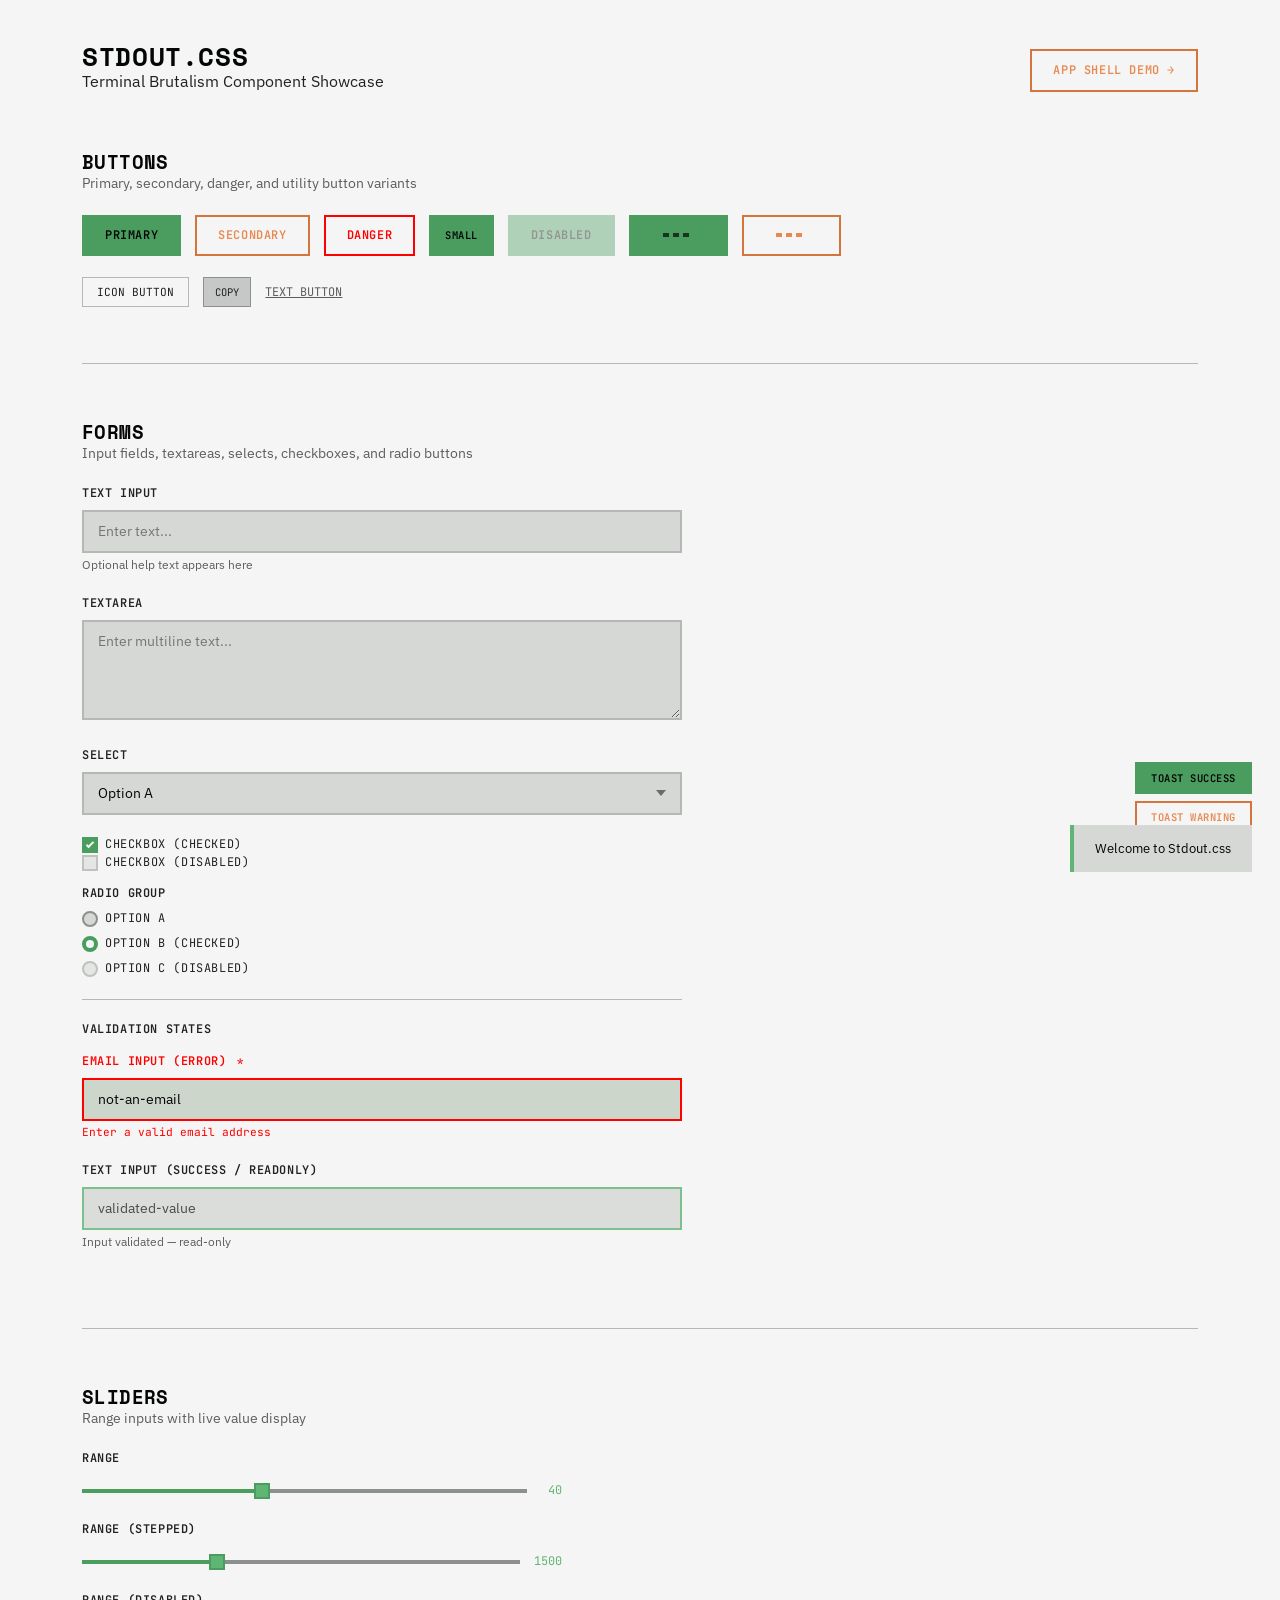
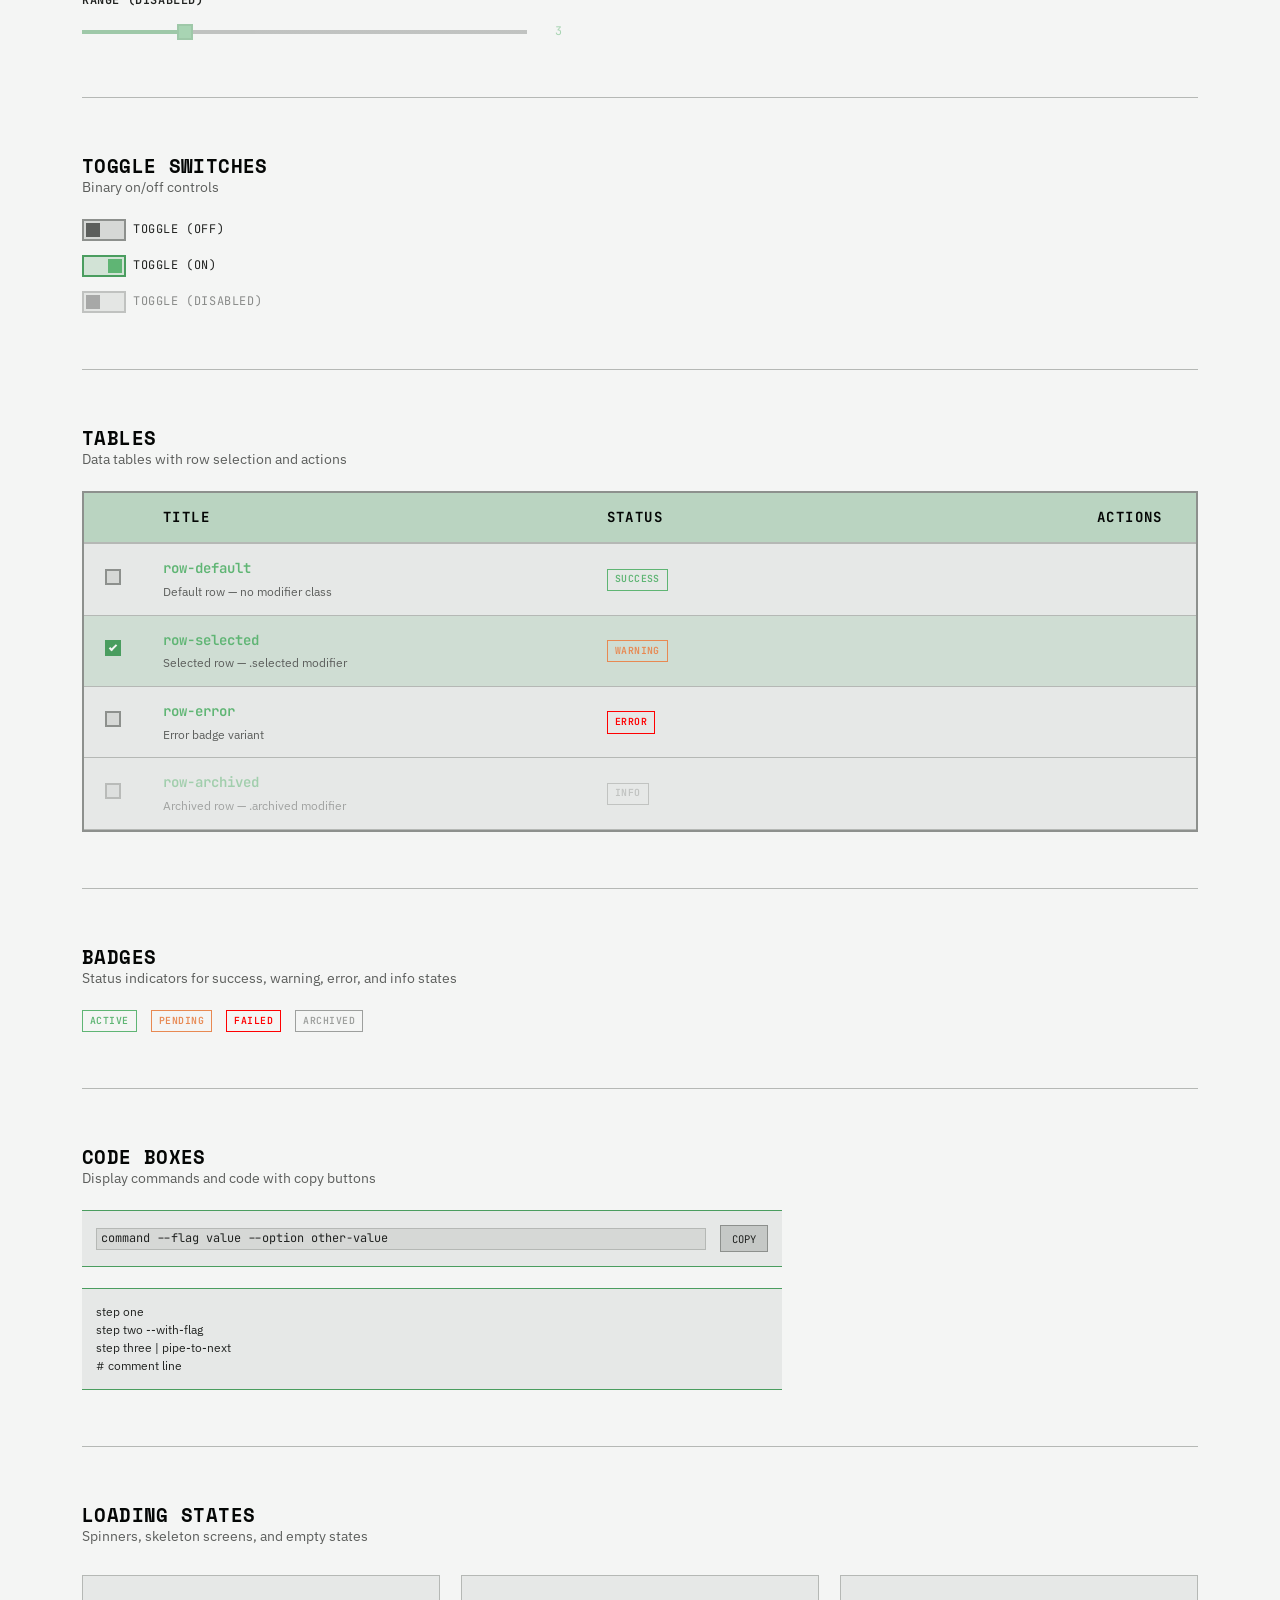
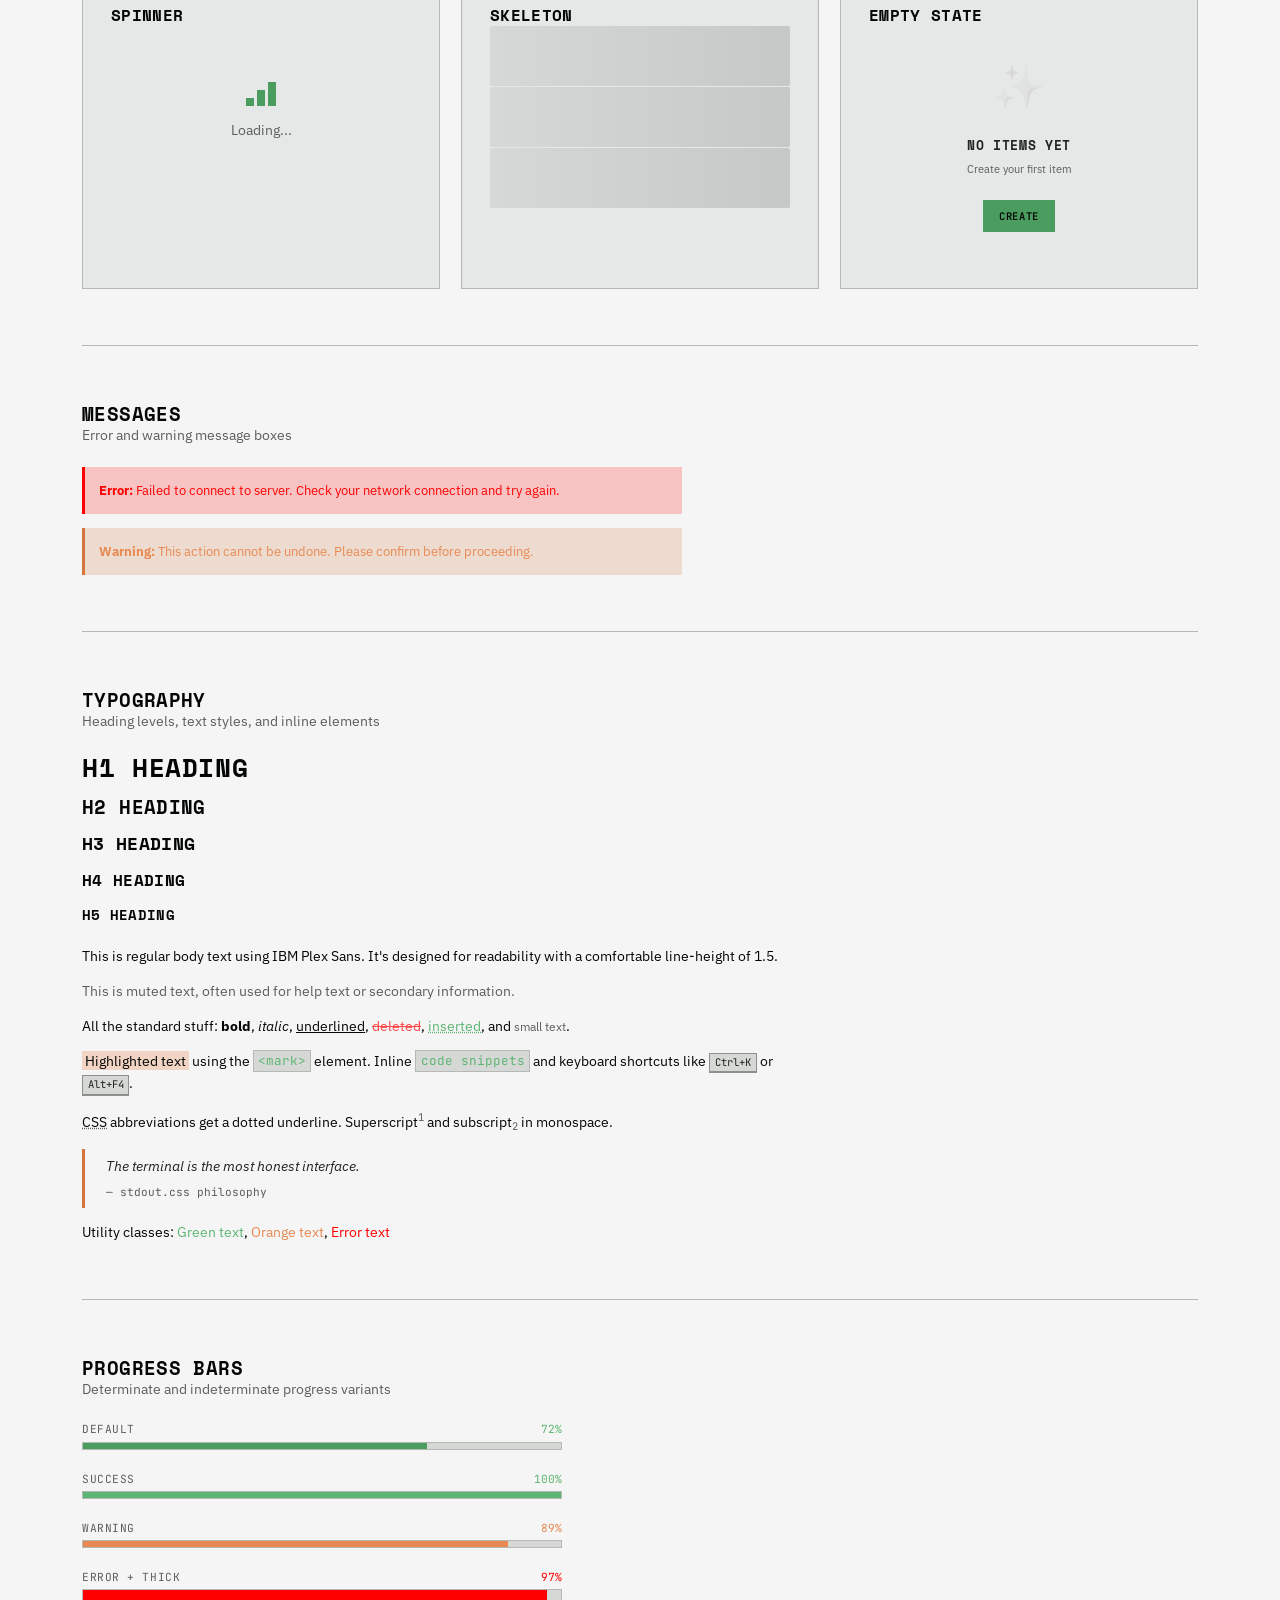
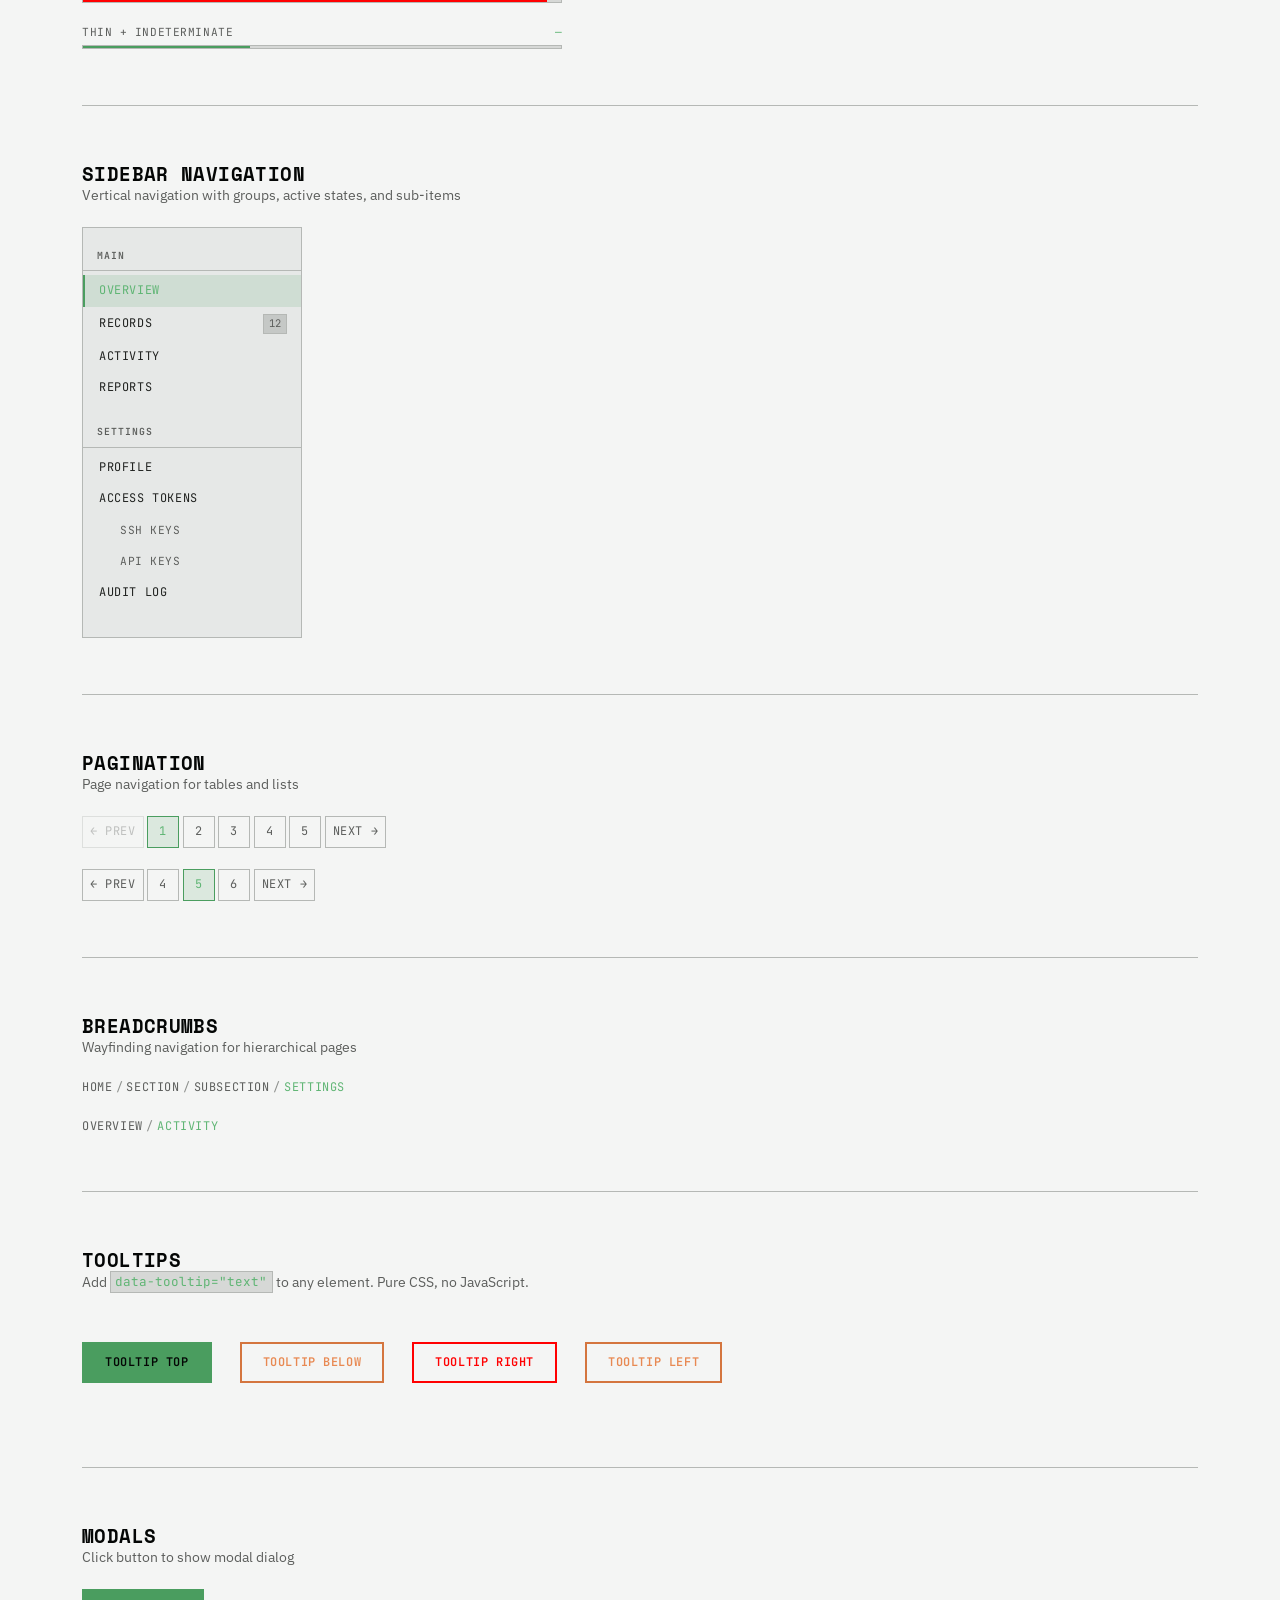
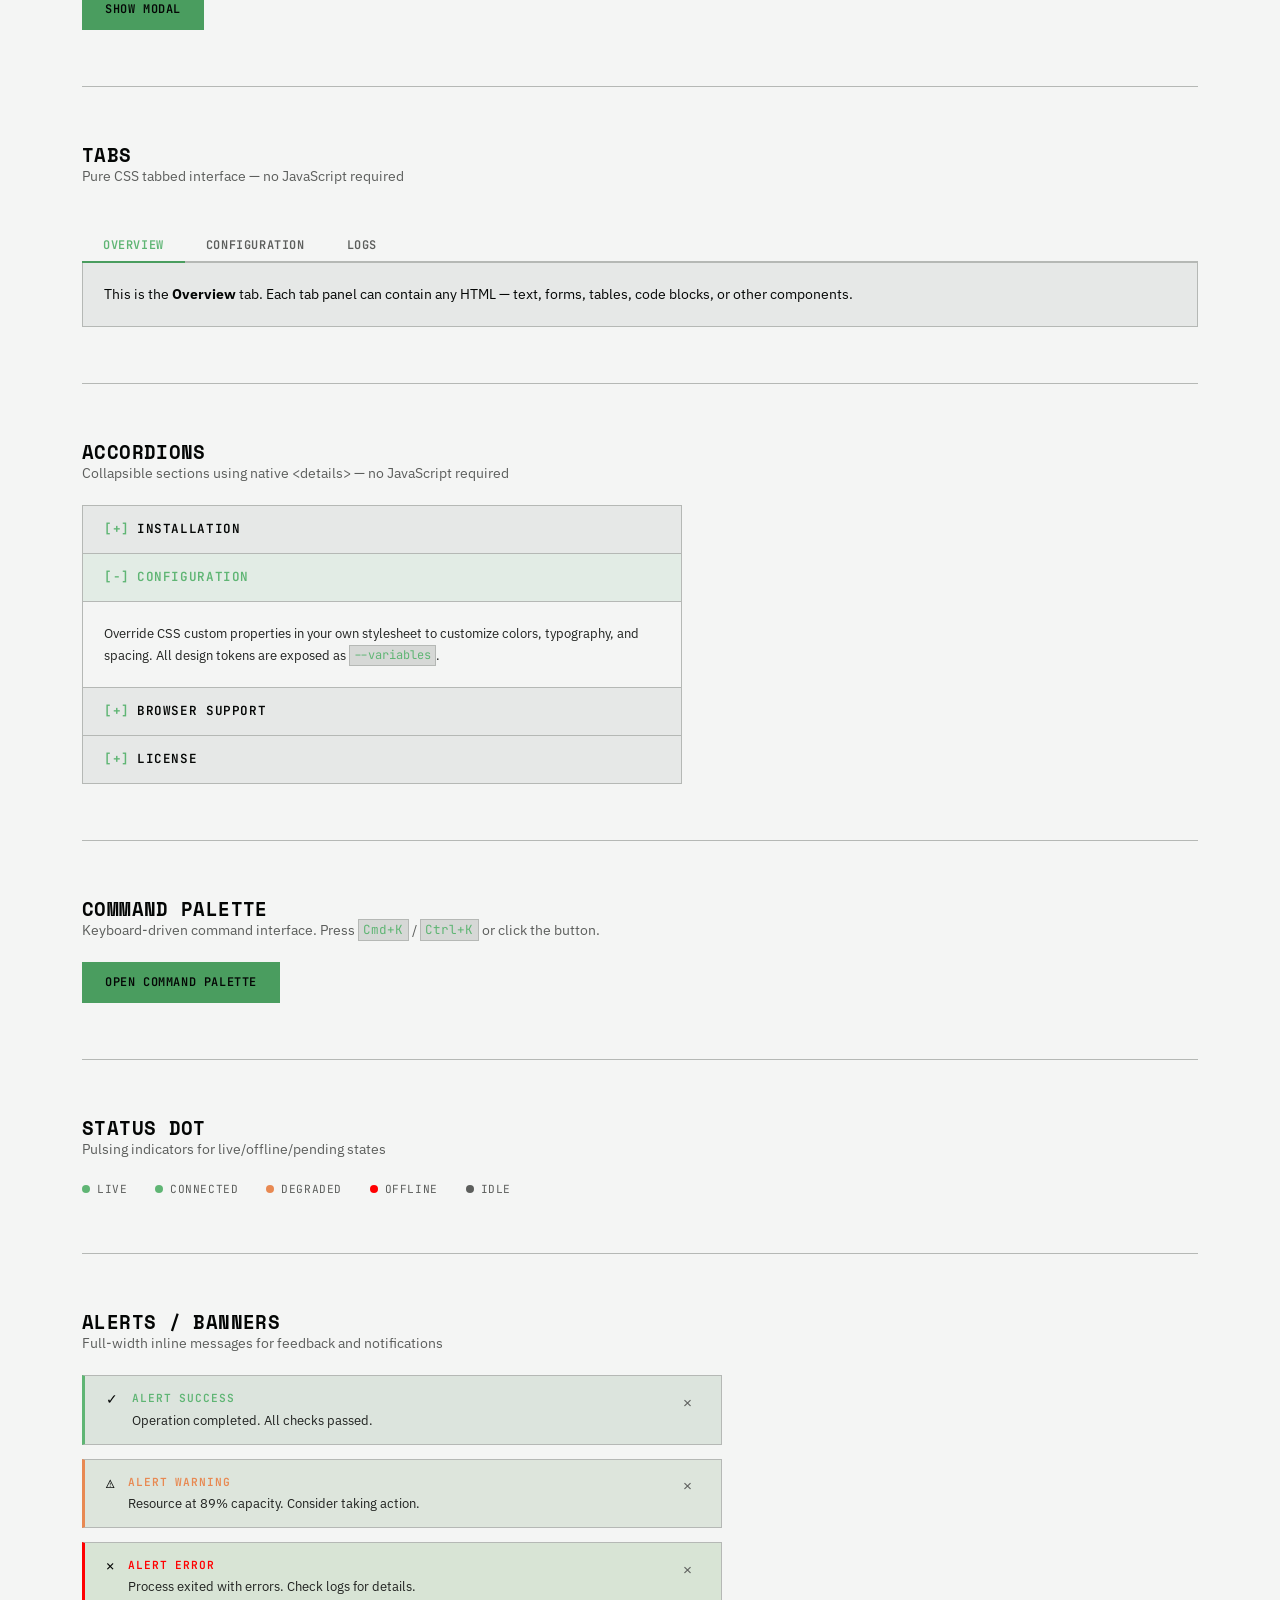
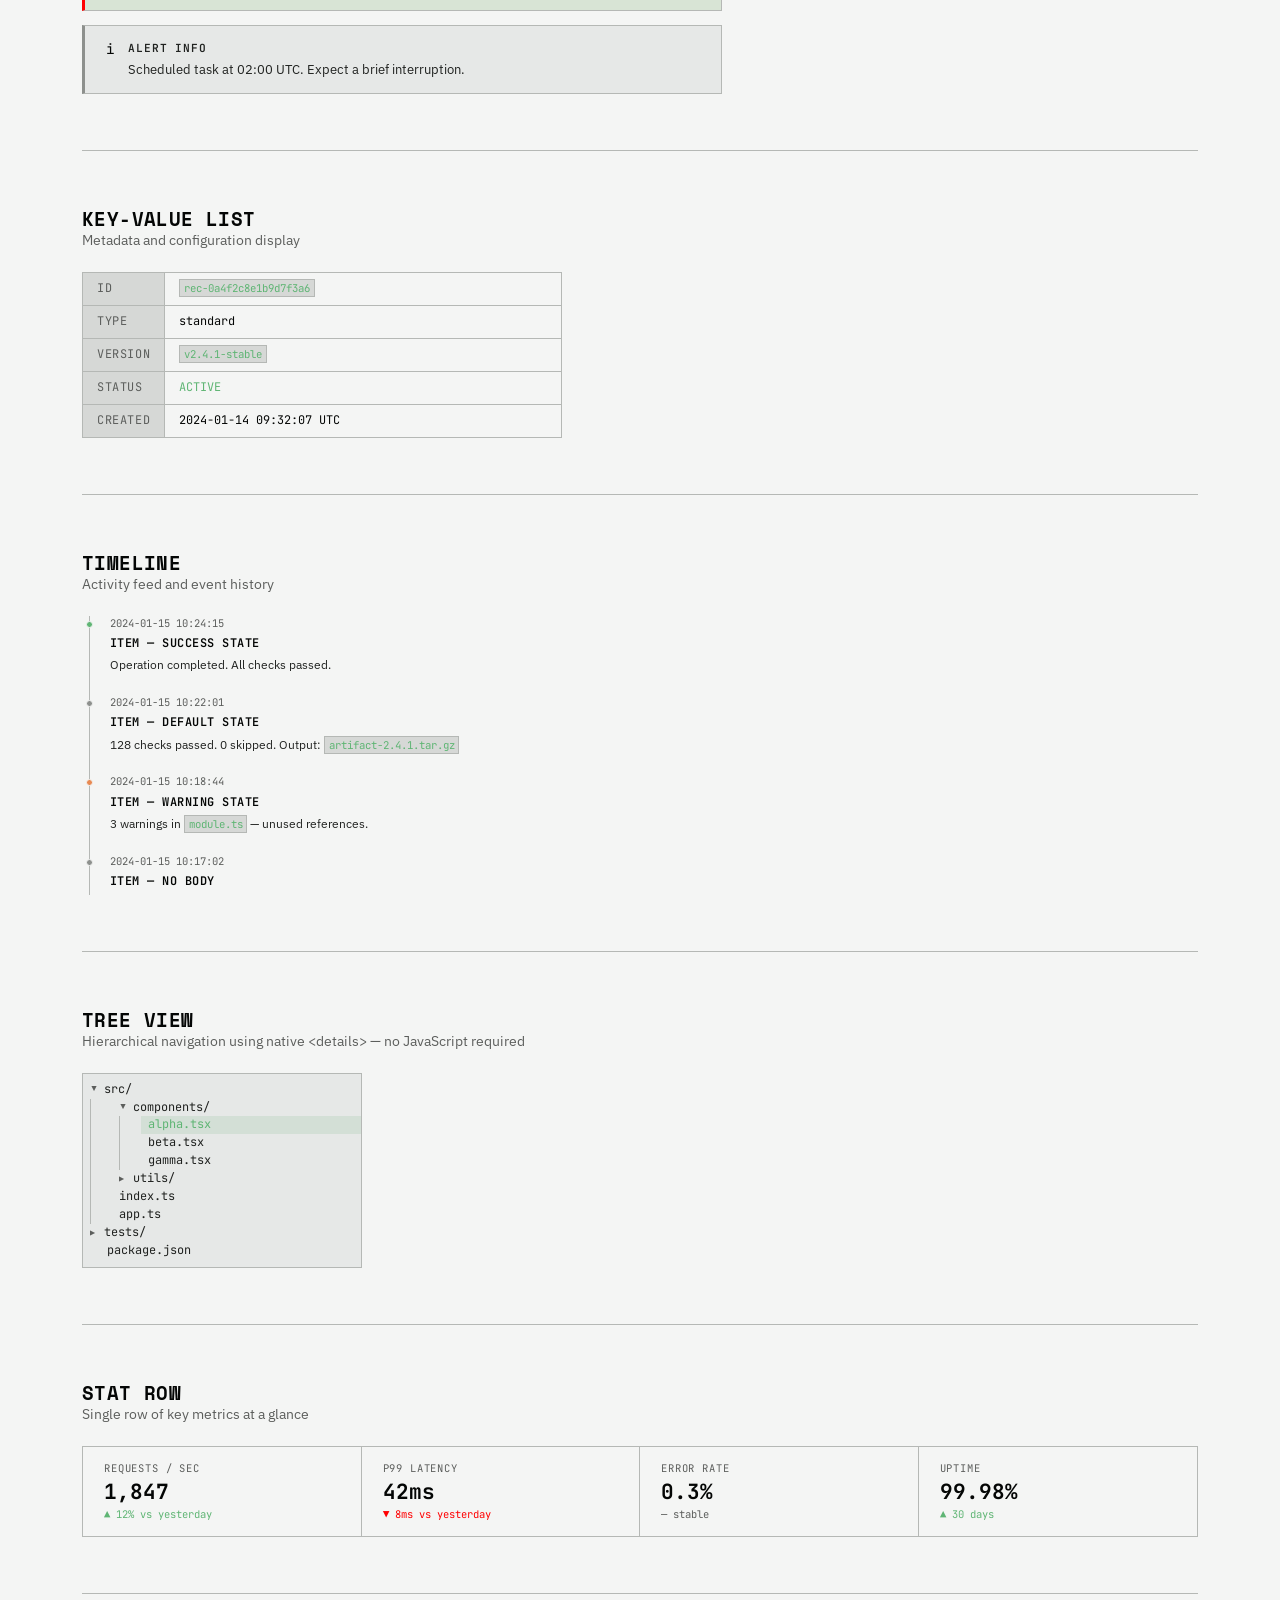
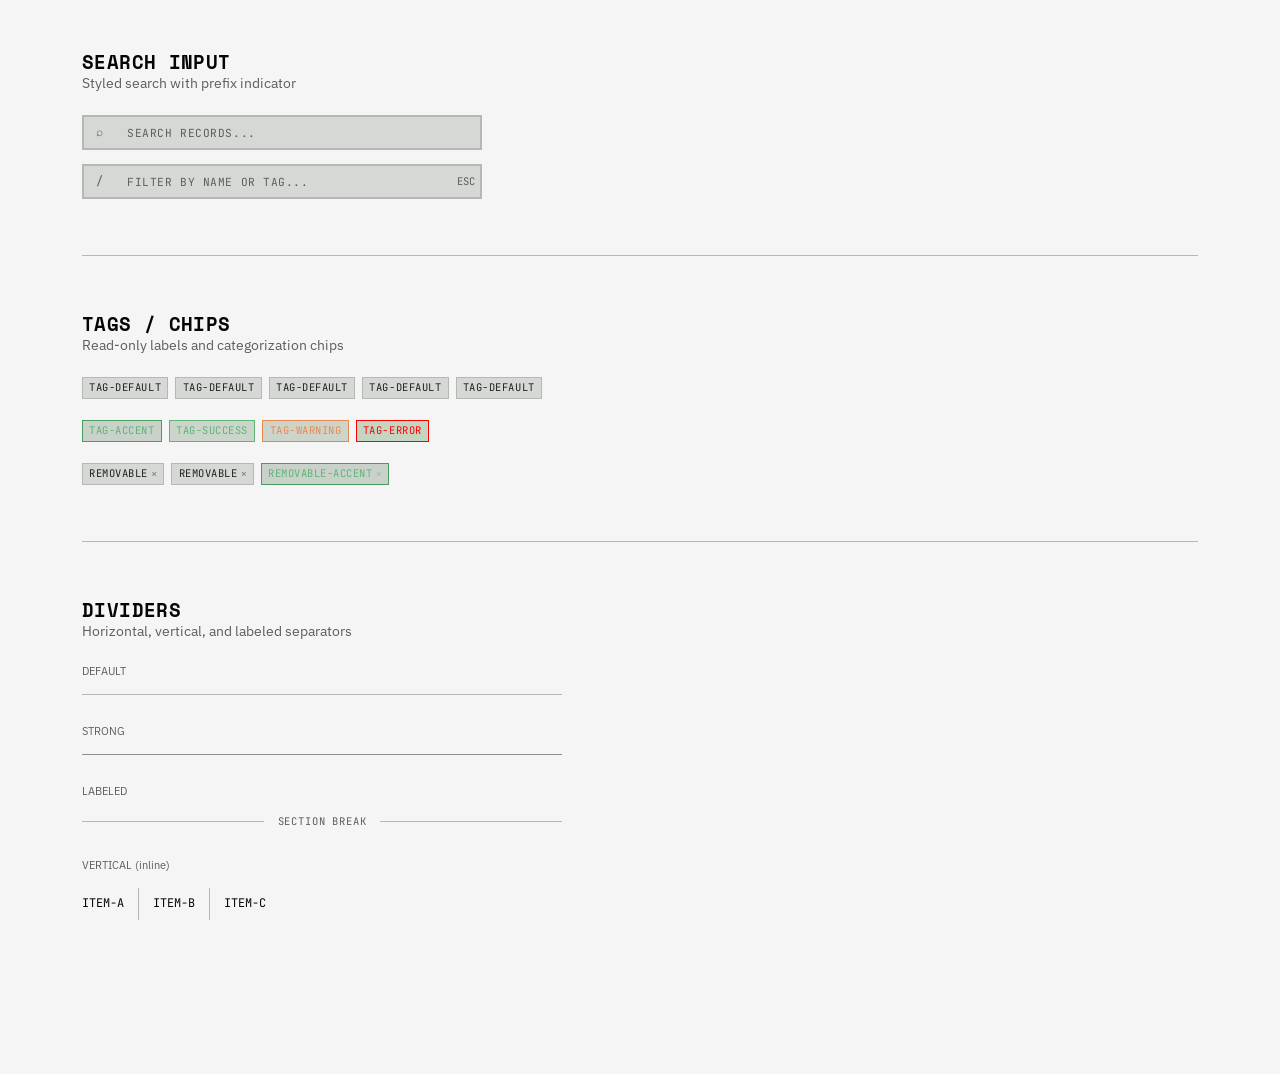
==== examples/index.html @ 42b53781 "Initial commit — stdout.css v1.0 Pure CSS Terminal Brutalism framework for developer tool UIs.  Co-A" ====
<!DOCTYPE html>
<html lang="en">
<head>
    <meta charset="UTF-8">
    <meta name="viewport" content="width=device-width, initial-scale=1.0">
    <title>Stdout.css - Component Showcase</title>
    <!-- Preconnect to Google Fonts for faster loading -->
    <link rel="preconnect" href="https://fonts.googleapis.com">
    <link rel="preconnect" href="https://fonts.gstatic.com" crossorigin>
    <!-- Required fonts: Space Mono (headings), IBM Plex Sans (body), JetBrains Mono (code) -->
    <link rel="stylesheet" href="https://fonts.googleapis.com/css2?family=IBM+Plex+Sans:wght@400;500;600&family=JetBrains+Mono:wght@400;500;600&family=Space+Mono:wght@400;700&display=swap">
    <link rel="stylesheet" href="../stdout.css">
    <style>
        /* Page-specific layout */
        .showcase-container {
            max-width: 1200px;
            margin: 0 auto;
            padding: var(--space-2xl);
        }

        .showcase-section {
            margin-bottom: var(--space-3xl);
            padding-bottom: var(--space-3xl);
            border-bottom: 1px solid var(--border-subtle);
        }

        .showcase-section:last-child {
            border-bottom: none;
        }

        .component-grid {
            display: grid;
            grid-template-columns: repeat(auto-fit, minmax(250px, 1fr));
            gap: var(--space-lg);
            margin-top: var(--space-xl);
        }

        .component-demo {
            padding: var(--space-xl);
            background: var(--bg-surface);
            border: 1px solid var(--border-subtle);
        }

        /* Skip navigation link */
        .skip-nav {
            position: absolute;
            top: -100%;
            left: var(--space-md);
            z-index: 9999;
            padding: var(--space-sm) var(--space-md);
            background: var(--green-primary);
            color: var(--gray-900);
            font-family: var(--font-mono);
            font-size: 0.85rem;
            font-weight: 700;
            text-decoration: none;
            text-transform: uppercase;
            letter-spacing: 0.05em;
        }

        .skip-nav:focus {
            top: var(--space-md);
        }
    </style>
</head>
<body>
    <a href="#main" class="skip-nav">Skip to content</a>
    <div class="showcase-container">
    <main id="main">
        <!-- Header -->
        <header style="margin-bottom: var(--space-3xl);">
            <div style="display: flex; align-items: flex-start; justify-content: space-between; gap: var(--space-lg);">
                <div>
                    <h1>STDOUT.CSS</h1>
                    <p style="color: var(--text-secondary); font-size: 1.125rem;">
                        Terminal Brutalism Component Showcase
                    </p>
                </div>
                <a href="app-shell.html" class="action-btn secondary" style="text-decoration: none; white-space: nowrap; margin-top: var(--space-sm);">APP SHELL DEMO →</a>
            </div>
        </header>

        <!-- Buttons -->
        <section class="showcase-section">
            <h2>BUTTONS</h2>
            <p style="color: var(--text-muted); margin-bottom: var(--space-lg);">
                Primary, secondary, danger, and utility button variants
            </p>

            <div style="display: flex; flex-wrap: wrap; gap: var(--space-md); margin-bottom: var(--space-lg);">
                <button class="action-btn">PRIMARY</button>
                <button class="action-btn secondary">SECONDARY</button>
                <button class="action-btn danger">DANGER</button>
                <button class="action-btn small">SMALL</button>
                <button class="action-btn" disabled>DISABLED</button>
                <button class="action-btn loading" aria-label="Loading, please wait">LOADING</button>
                <button class="action-btn secondary loading" aria-label="Loading, please wait">LOADING</button>
            </div>

            <div style="display: flex; flex-wrap: wrap; gap: var(--space-md);">
                <button class="icon-btn">ICON BUTTON</button>
                <button class="copy-btn">COPY</button>
                <button class="text-btn">TEXT BUTTON</button>
            </div>
        </section>

        <!-- Forms -->
        <section class="showcase-section">
            <h2>FORMS</h2>
            <p style="color: var(--text-muted); margin-bottom: var(--space-lg);">
                Input fields, textareas, selects, checkboxes, and radio buttons
            </p>

            <div style="max-width: 600px;">
                <div class="form-field">
                    <label class="form-label" for="demo-text">TEXT INPUT</label>
                    <input
                        type="text"
                        id="demo-text"
                        class="form-input"
                        placeholder="Enter text..."
                    >
                    <p class="form-help">Optional help text appears here</p>
                </div>

                <div class="form-field">
                    <label class="form-label" for="demo-textarea">TEXTAREA</label>
                    <textarea
                        id="demo-textarea"
                        class="form-textarea"
                        rows="4"
                        placeholder="Enter multiline text..."
                    ></textarea>
                </div>

                <div class="form-field">
                    <label class="form-label" for="demo-select">SELECT</label>
                    <select id="demo-select" class="form-select">
                        <option value="a">Option A</option>
                        <option value="b">Option B</option>
                        <option value="c" disabled>Option C (disabled)</option>
                    </select>
                </div>

                <label class="checkbox-control">
                    <input type="checkbox" checked>
                    <span>CHECKBOX (CHECKED)</span>
                </label>
                <label class="checkbox-control">
                    <input type="checkbox" disabled>
                    <span>CHECKBOX (DISABLED)</span>
                </label>

                <div class="form-field" style="margin-top: var(--space-md);">
                    <p class="form-label">RADIO GROUP</p>
                    <div style="display: flex; flex-direction: column; gap: var(--space-sm); margin-top: var(--space-sm);">
                        <label class="radio-control">
                            <input type="radio" name="demo-radio" value="a">
                            <span>OPTION A</span>
                        </label>
                        <label class="radio-control">
                            <input type="radio" name="demo-radio" value="b" checked>
                            <span>OPTION B (CHECKED)</span>
                        </label>
                        <label class="radio-control">
                            <input type="radio" name="demo-radio" value="c" disabled>
                            <span>OPTION C (DISABLED)</span>
                        </label>
                    </div>
                </div>

                <!-- Validation states -->
                <hr class="divider" style="margin: var(--space-lg) 0;">
                <p class="form-label" style="margin-bottom: var(--space-md);">VALIDATION STATES</p>

                <div class="form-field error">
                    <label class="form-label" for="email-error">
                        EMAIL INPUT (ERROR) <span class="required" aria-hidden="true">*</span>
                    </label>
                    <input
                        type="email"
                        id="email-error"
                        class="form-input"
                        value="not-an-email"
                        aria-describedby="email-error-msg"
                        aria-invalid="true"
                    >
                    <p class="form-error" id="email-error-msg" role="alert">Enter a valid email address</p>
                </div>

                <div class="form-field success">
                    <label class="form-label" for="input-success">TEXT INPUT (SUCCESS / READONLY)</label>
                    <input
                        type="text"
                        id="input-success"
                        class="form-input"
                        value="validated-value"
                        readonly
                        aria-describedby="input-success-help"
                    >
                    <p class="form-help" id="input-success-help">Input validated — read-only</p>
                </div>
            </div>
        </section>

        <!-- Range Sliders -->
        <section class="showcase-section">
            <h2>SLIDERS</h2>
            <p style="color: var(--text-muted); margin-bottom: var(--space-lg);">
                Range inputs with live value display
            </p>

            <div style="max-width: 480px; display: flex; flex-direction: column; gap: var(--space-lg);">
                <div class="slider-field">
                    <label class="form-label" for="slider1">RANGE</label>
                    <div class="slider-row">
                        <input type="range" id="slider1" class="slider" min="0" max="100" value="40" oninput="syncSlider(this)">
                        <span class="slider-value">40</span>
                    </div>
                </div>

                <div class="slider-field">
                    <label class="form-label" for="slider2">RANGE (STEPPED)</label>
                    <div class="slider-row">
                        <input type="range" id="slider2" class="slider" min="0" max="5000" step="100" value="1500" oninput="syncSlider(this)">
                        <span class="slider-value">1500</span>
                    </div>
                </div>

                <div class="slider-field">
                    <label class="form-label" for="slider3">RANGE (DISABLED)</label>
                    <div class="slider-row">
                        <input type="range" id="slider3" class="slider" min="1" max="10" value="3" disabled>
                        <span class="slider-value" style="opacity: 0.5;">3</span>
                    </div>
                </div>
            </div>
        </section>

        <!-- Toggle Switches -->
        <section class="showcase-section">
            <h2>TOGGLE SWITCHES</h2>
            <p style="color: var(--text-muted); margin-bottom: var(--space-lg);">
                Binary on/off controls
            </p>

            <div style="display: flex; flex-direction: column; gap: var(--space-md);">
                <label class="toggle-switch">
                    <input type="checkbox" role="switch">
                    <span class="toggle-track"><span class="toggle-thumb"></span></span>
                    <span>TOGGLE (OFF)</span>
                </label>
                <label class="toggle-switch">
                    <input type="checkbox" role="switch" checked>
                    <span class="toggle-track"><span class="toggle-thumb"></span></span>
                    <span>TOGGLE (ON)</span>
                </label>
                <label class="toggle-switch">
                    <input type="checkbox" role="switch" disabled>
                    <span class="toggle-track"><span class="toggle-thumb"></span></span>
                    <span>TOGGLE (DISABLED)</span>
                </label>
            </div>
        </section>

        <!-- Tables -->
        <section class="showcase-section">
            <h2>TABLES</h2>
            <p style="color: var(--text-muted); margin-bottom: var(--space-lg);">
                Data tables with row selection and actions
            </p>

            <div class="data-table-container">
                <table class="data-table">
                    <thead>
                        <tr>
                            <th style="width: 40px;"></th>
                            <th>TITLE</th>
                            <th>STATUS</th>
                            <th style="width: 120px;">ACTIONS</th>
                        </tr>
                    </thead>
                    <tbody>
                        <tr>
                            <td><input type="checkbox" class="data-checkbox"></td>
                            <td>
                                <div class="data-title">row-default</div>
                                <div class="data-description">Default row — no modifier class</div>
                            </td>
                            <td>
                                <span class="badge success">SUCCESS</span>
                            </td>
                            <td class="data-actions">
                                <button class="icon-btn">EDIT</button>
                            </td>
                        </tr>
                        <tr class="selected">
                            <td><input type="checkbox" class="data-checkbox" checked></td>
                            <td>
                                <div class="data-title">row-selected</div>
                                <div class="data-description">Selected row — .selected modifier</div>
                            </td>
                            <td>
                                <span class="badge warning">WARNING</span>
                            </td>
                            <td class="data-actions">
                                <button class="icon-btn">EDIT</button>
                            </td>
                        </tr>
                        <tr>
                            <td><input type="checkbox" class="data-checkbox"></td>
                            <td>
                                <div class="data-title">row-error</div>
                                <div class="data-description">Error badge variant</div>
                            </td>
                            <td>
                                <span class="badge error">ERROR</span>
                            </td>
                            <td class="data-actions">
                                <button class="icon-btn">EDIT</button>
                            </td>
                        </tr>
                        <tr class="archived">
                            <td><input type="checkbox" class="data-checkbox"></td>
                            <td>
                                <div class="data-title">row-archived</div>
                                <div class="data-description">Archived row — .archived modifier</div>
                            </td>
                            <td>
                                <span class="badge info">INFO</span>
                            </td>
                            <td class="data-actions">
                                <button class="icon-btn">EDIT</button>
                            </td>
                        </tr>
                    </tbody>
                </table>
            </div>
        </section>

        <!-- Badges -->
        <section class="showcase-section">
            <h2>BADGES</h2>
            <p style="color: var(--text-muted); margin-bottom: var(--space-lg);">
                Status indicators for success, warning, error, and info states
            </p>

            <div style="display: flex; flex-wrap: wrap; gap: var(--space-md);">
                <span class="badge success">ACTIVE</span>
                <span class="badge warning">PENDING</span>
                <span class="badge error">FAILED</span>
                <span class="badge info">ARCHIVED</span>
            </div>
        </section>

        <!-- Code Boxes -->
        <section class="showcase-section">
            <h2>CODE BOXES</h2>
            <p style="color: var(--text-muted); margin-bottom: var(--space-lg);">
                Display commands and code with copy buttons
            </p>

            <div style="display: flex; flex-direction: column; gap: var(--space-lg); max-width: 700px;">
                <div class="code-box">
                    <code>command --flag value --option other-value</code>
                    <button class="copy-btn" onclick="copyCode(this)">COPY</button>
                </div>

                <div class="code-block">step one
step two --with-flag
step three | pipe-to-next
# comment line</div>
            </div>
        </section>

        <!-- Loading States -->
        <section class="showcase-section">
            <h2>LOADING STATES</h2>
            <p style="color: var(--text-muted); margin-bottom: var(--space-lg);">
                Spinners, skeleton screens, and empty states
            </p>

            <div class="component-grid">
                <!-- Spinner -->
                <div class="component-demo">
                    <h4>SPINNER</h4>
                    <div class="loading-state">
                        <div class="loading-spinner" aria-label="Loading" role="status"><span></span></div>
                        <p>Loading...</p>
                    </div>
                </div>

                <!-- Skeleton -->
                <div class="component-demo">
                    <h4>SKELETON</h4>
                    <div class="skeleton skeleton-row"></div>
                    <div class="skeleton skeleton-row" style="margin-top: 1px;"></div>
                    <div class="skeleton skeleton-row" style="margin-top: 1px;"></div>
                </div>

                <!-- Empty State -->
                <div class="component-demo">
                    <h4>EMPTY STATE</h4>
                    <div class="empty-state" style="padding: var(--space-xl);">
                        <div class="empty-state-icon">✨</div>
                        <h3 class="empty-state-title" style="font-size: 0.9rem;">NO ITEMS YET</h3>
                        <p class="empty-state-description" style="font-size: 0.8rem; margin-bottom: var(--space-md);">
                            Create your first item
                        </p>
                        <div class="empty-state-action">
                            <button class="action-btn small">CREATE</button>
                        </div>
                    </div>
                </div>
            </div>
        </section>

        <!-- Messages -->
        <section class="showcase-section">
            <h2>MESSAGES</h2>
            <p style="color: var(--text-muted); margin-bottom: var(--space-lg);">
                Error and warning message boxes
            </p>

            <div style="max-width: 600px;">
                <div class="error-message">
                    <strong>Error:</strong> Failed to connect to server. Check your network connection and try again.
                </div>

                <div class="warning-box">
                    <strong>Warning:</strong> This action cannot be undone. Please confirm before proceeding.
                </div>
            </div>
        </section>

        <!-- Typography -->
        <section class="showcase-section">
            <h2>TYPOGRAPHY</h2>
            <p style="color: var(--text-muted); margin-bottom: var(--space-lg);">
                Heading levels, text styles, and inline elements
            </p>

            <div style="max-width: 700px;">
                <h1 style="margin-bottom: var(--space-md);">H1 HEADING</h1>
                <h2 style="margin-bottom: var(--space-md);">H2 HEADING</h2>
                <h3 style="margin-bottom: var(--space-md);">H3 HEADING</h3>
                <h4 style="margin-bottom: var(--space-md);">H4 HEADING</h4>
                <h5 style="margin-bottom: var(--space-lg);">H5 HEADING</h5>

                <p style="margin-bottom: var(--space-md);">
                    This is regular body text using IBM Plex Sans. It's designed for readability with a comfortable line-height of 1.5.
                </p>

                <p style="color: var(--text-muted); margin-bottom: var(--space-md);">
                    This is muted text, often used for help text or secondary information.
                </p>

                <p style="margin-bottom: var(--space-md);">
                    All the standard stuff: <strong>bold</strong>, <em>italic</em>, <u>underlined</u>,
                    <del>deleted</del>, <ins>inserted</ins>, and <small>small text</small>.
                </p>

                <p style="margin-bottom: var(--space-md);">
                    <mark>Highlighted text</mark> using the <code>&lt;mark&gt;</code> element.
                    Inline <code>code snippets</code> and keyboard shortcuts like <kbd>Ctrl+K</kbd> or <kbd>Alt+F4</kbd>.
                </p>

                <p style="margin-bottom: var(--space-md);">
                    <abbr title="Cascading Style Sheets">CSS</abbr> abbreviations get a dotted underline.
                    Superscript<sup>1</sup> and subscript<sub>2</sub> in monospace.
                </p>

                <blockquote>
                    The terminal is the most honest interface.
                    <cite>— stdout.css philosophy</cite>
                </blockquote>

                <p style="margin-top: var(--space-md);">
                    Utility classes:
                    <span class="text-green">Green text</span>,
                    <span class="text-orange">Orange text</span>,
                    <span class="text-error">Error text</span>
                </p>
            </div>
        </section>

        <!-- Progress Bars -->
        <section class="showcase-section">
            <h2>PROGRESS BARS</h2>
            <p style="color: var(--text-muted); margin-bottom: var(--space-lg);">
                Determinate and indeterminate progress variants
            </p>

            <div style="max-width: 480px; display: flex; flex-direction: column; gap: var(--space-lg);">
                <div class="progress-field">
                    <div class="progress-header">
                        <span class="progress-label">DEFAULT</span>
                        <span class="progress-value">72%</span>
                    </div>
                    <div class="progress" role="progressbar" aria-valuenow="72" aria-valuemin="0" aria-valuemax="100">
                        <div class="progress-bar" style="width: 72%;"></div>
                    </div>
                </div>

                <div class="progress-field">
                    <div class="progress-header">
                        <span class="progress-label">SUCCESS</span>
                        <span class="progress-value">100%</span>
                    </div>
                    <div class="progress" role="progressbar" aria-valuenow="100" aria-valuemin="0" aria-valuemax="100">
                        <div class="progress-bar success" style="width: 100%;"></div>
                    </div>
                </div>

                <div class="progress-field">
                    <div class="progress-header">
                        <span class="progress-label">WARNING</span>
                        <span class="progress-value" style="color: var(--status-warning);">89%</span>
                    </div>
                    <div class="progress" role="progressbar" aria-valuenow="89" aria-valuemin="0" aria-valuemax="100">
                        <div class="progress-bar warning" style="width: 89%;"></div>
                    </div>
                </div>

                <div class="progress-field">
                    <div class="progress-header">
                        <span class="progress-label">ERROR + THICK</span>
                        <span class="progress-value" style="color: var(--status-error);">97%</span>
                    </div>
                    <div class="progress thick" role="progressbar" aria-valuenow="97" aria-valuemin="0" aria-valuemax="100">
                        <div class="progress-bar error" style="width: 97%;"></div>
                    </div>
                </div>

                <div class="progress-field">
                    <div class="progress-header">
                        <span class="progress-label">THIN + INDETERMINATE</span>
                        <span class="progress-value">—</span>
                    </div>
                    <div class="progress thin" role="progressbar" aria-label="Loading, please wait">
                        <div class="progress-bar indeterminate"></div>
                    </div>
                </div>
            </div>
        </section>

        <!-- Sidebar Nav -->
        <section class="showcase-section">
            <h2>SIDEBAR NAVIGATION</h2>
            <p style="color: var(--text-muted); margin-bottom: var(--space-lg);">
                Vertical navigation with groups, active states, and sub-items
            </p>

            <div style="display: flex; gap: var(--space-xl); align-items: flex-start;">
                <nav style="width: 220px; background: var(--bg-surface); border: 1px solid var(--border-subtle); padding: var(--space-md) 0;">
                    <div class="nav-sidebar">
                        <div class="nav-group">
                            <div class="nav-group-label">MAIN</div>
                            <a href="#" class="nav-item" aria-current="page">OVERVIEW</a>
                            <a href="#" class="nav-item">RECORDS <span class="nav-item-count">12</span></a>
                            <a href="#" class="nav-item">ACTIVITY</a>
                            <a href="#" class="nav-item">REPORTS</a>
                        </div>
                        <div class="nav-group">
                            <div class="nav-group-label">SETTINGS</div>
                            <a href="#" class="nav-item">PROFILE</a>
                            <a href="#" class="nav-item">ACCESS TOKENS</a>
                            <a href="#" class="nav-item nav-item-sub">SSH KEYS</a>
                            <a href="#" class="nav-item nav-item-sub">API KEYS</a>
                            <a href="#" class="nav-item">AUDIT LOG</a>
                        </div>
                    </div>
                </nav>
            </div>
        </section>

        <!-- Pagination -->
        <section class="showcase-section">
            <h2>PAGINATION</h2>
            <p style="color: var(--text-muted); margin-bottom: var(--space-lg);">
                Page navigation for tables and lists
            </p>

            <div style="display: flex; flex-direction: column; gap: var(--space-lg);">
                <nav aria-label="Pagination">
                    <div class="pagination">
                        <a class="page-item" aria-disabled="true">&#8592; PREV</a>
                        <a class="page-item" aria-current="page">1</a>
                        <a class="page-item" href="#">2</a>
                        <a class="page-item" href="#">3</a>
                        <a class="page-item" href="#">4</a>
                        <a class="page-item" href="#">5</a>
                        <a class="page-item" href="#">NEXT &#8594;</a>
                    </div>
                </nav>

                <nav aria-label="Pagination">
                    <div class="pagination">
                        <a class="page-item" href="#">&#8592; PREV</a>
                        <a class="page-item" href="#">4</a>
                        <a class="page-item" aria-current="page">5</a>
                        <a class="page-item" href="#">6</a>
                        <a class="page-item" href="#">NEXT &#8594;</a>
                    </div>
                </nav>
            </div>
        </section>

        <!-- Breadcrumbs -->
        <section class="showcase-section">
            <h2>BREADCRUMBS</h2>
            <p style="color: var(--text-muted); margin-bottom: var(--space-lg);">
                Wayfinding navigation for hierarchical pages
            </p>

            <div style="display: flex; flex-direction: column; gap: var(--space-lg);">
                <nav aria-label="Breadcrumb">
                    <ol class="breadcrumbs">
                        <li class="breadcrumb-item"><a href="#" class="breadcrumb-link">HOME</a></li>
                        <li class="breadcrumb-item"><a href="#" class="breadcrumb-link">SECTION</a></li>
                        <li class="breadcrumb-item"><a href="#" class="breadcrumb-link">SUBSECTION</a></li>
                        <li class="breadcrumb-item" aria-current="page">SETTINGS</li>
                    </ol>
                </nav>

                <nav aria-label="Breadcrumb">
                    <ol class="breadcrumbs">
                        <li class="breadcrumb-item"><a href="#" class="breadcrumb-link">OVERVIEW</a></li>
                        <li class="breadcrumb-item" aria-current="page">ACTIVITY</li>
                    </ol>
                </nav>
            </div>
        </section>

        <!-- Tooltips -->
        <section class="showcase-section">
            <h2>TOOLTIPS</h2>
            <p style="color: var(--text-muted); margin-bottom: var(--space-lg);">
                Add <code>data-tooltip="text"</code> to any element. Pure CSS, no JavaScript.
            </p>

            <div style="display: flex; flex-wrap: wrap; gap: var(--space-xl); align-items: center; padding: var(--space-xl) 0;">
                <button class="action-btn" data-tooltip="Tooltip appears above by default">TOOLTIP TOP</button>
                <button class="action-btn secondary tooltip-bottom" data-tooltip="Opens below the element">TOOLTIP BELOW</button>
                <button class="action-btn danger tooltip-right" data-tooltip="Appears to the right">TOOLTIP RIGHT</button>
                <button class="action-btn secondary tooltip-left" data-tooltip="Appears to the left">TOOLTIP LEFT</button>
            </div>
        </section>

        <!-- Modal Example (hidden by default) -->
        <section class="showcase-section">
            <h2>MODALS</h2>
            <p style="color: var(--text-muted); margin-bottom: var(--space-lg);">
                Click button to show modal dialog
            </p>

            <button class="action-btn" onclick="showModal()">SHOW MODAL</button>
        </section>

        <!-- Tabs -->
        <section class="showcase-section">
            <h2>TABS</h2>
            <p style="color: var(--text-muted); margin-bottom: var(--space-lg);">
                Pure CSS tabbed interface — no JavaScript required
            </p>

            <div class="tabs">
                <input type="radio" name="showcase-tabs" id="showcase-tab1" class="tab-input" checked>
                <input type="radio" name="showcase-tabs" id="showcase-tab2" class="tab-input">
                <input type="radio" name="showcase-tabs" id="showcase-tab3" class="tab-input">

                <div class="tab-list">
                    <label class="tab-label" for="showcase-tab1">OVERVIEW</label>
                    <label class="tab-label" for="showcase-tab2">CONFIGURATION</label>
                    <label class="tab-label" for="showcase-tab3">LOGS</label>
                </div>

                <div class="tab-panels">
                    <div class="tab-panel">
                        <p>This is the <strong>Overview</strong> tab. Each tab panel can contain any HTML — text, forms, tables, code blocks, or other components.</p>
                    </div>
                    <div class="tab-panel">
                        <p style="margin-bottom: var(--space-md);">This is the <strong>Configuration</strong> tab.</p>
                        <div class="form-field">
                            <label class="form-label" for="config-input">ENDPOINT</label>
                            <input type="text" id="config-input" class="form-input" placeholder="https://api.example.com">
                        </div>
                    </div>
                    <div class="tab-panel">
                        <div class="code-block">2024-01-15 10:23:41 INFO  Server started on :8080
2024-01-15 10:23:42 INFO  Connected to database
2024-01-15 10:24:01 WARN  High memory usage detected
2024-01-15 10:24:15 INFO  Request processed in 42ms</div>
                    </div>
                </div>
            </div>
        </section>

        <!-- Accordions -->
        <section class="showcase-section">
            <h2>ACCORDIONS</h2>
            <p style="color: var(--text-muted); margin-bottom: var(--space-lg);">
                Collapsible sections using native &lt;details&gt; — no JavaScript required
            </p>

            <div class="accordion" style="max-width: 600px;">
                <details class="accordion-item">
                    <summary class="accordion-header">INSTALLATION</summary>
                    <div class="accordion-body">
                        <p>Download <code>stdout.css</code> and link it in your HTML <code>&lt;head&gt;</code>. No build tools or dependencies required.</p>
                    </div>
                </details>
                <details class="accordion-item" open>
                    <summary class="accordion-header">CONFIGURATION</summary>
                    <div class="accordion-body">
                        <p>Override CSS custom properties in your own stylesheet to customize colors, typography, and spacing. All design tokens are exposed as <code>--variables</code>.</p>
                    </div>
                </details>
                <details class="accordion-item">
                    <summary class="accordion-header">BROWSER SUPPORT</summary>
                    <div class="accordion-body">
                        <p>Requires OKLCH color support: Chrome 111+, Firefox 113+, Safari 15.4+. The <code>&lt;details&gt;</code> element is supported in all modern browsers.</p>
                    </div>
                </details>
                <details class="accordion-item">
                    <summary class="accordion-header">LICENSE</summary>
                    <div class="accordion-body">
                        <p>MIT License. Free to use in personal and commercial projects.</p>
                    </div>
                </details>
            </div>
        </section>

        <!-- Command Palette -->
        <section class="showcase-section">
            <h2>COMMAND PALETTE</h2>
            <p style="color: var(--text-muted); margin-bottom: var(--space-lg);">
                Keyboard-driven command interface. Press <code>Cmd+K</code> / <code>Ctrl+K</code> or click the button.
            </p>

            <button class="action-btn" onclick="showCommandPalette()">OPEN COMMAND PALETTE</button>
        </section>

        <!-- Status Dot -->
        <section class="showcase-section">
            <h2>STATUS DOT</h2>
            <p style="color: var(--text-muted); margin-bottom: var(--space-lg);">
                Pulsing indicators for live/offline/pending states
            </p>

            <div style="display: flex; flex-wrap: wrap; gap: var(--space-xl); align-items: center;">
                <span class="status-row">
                    <span class="status-dot live pulse"></span>
                    LIVE
                </span>
                <span class="status-row">
                    <span class="status-dot live"></span>
                    CONNECTED
                </span>
                <span class="status-row">
                    <span class="status-dot warning"></span>
                    DEGRADED
                </span>
                <span class="status-row">
                    <span class="status-dot error"></span>
                    OFFLINE
                </span>
                <span class="status-row">
                    <span class="status-dot info"></span>
                    IDLE
                </span>
            </div>
        </section>

        <!-- Alerts / Banners -->
        <section class="showcase-section">
            <h2>ALERTS / BANNERS</h2>
            <p style="color: var(--text-muted); margin-bottom: var(--space-lg);">
                Full-width inline messages for feedback and notifications
            </p>

            <div style="display: flex; flex-direction: column; gap: var(--space-md); max-width: 640px;">
                <div class="alert success">
                    <span class="alert-icon">✓</span>
                    <div class="alert-content">
                        <div class="alert-title">ALERT SUCCESS</div>
                        <div class="alert-body">Operation completed. All checks passed.</div>
                    </div>
                    <button class="alert-dismiss" aria-label="Dismiss">×</button>
                </div>

                <div class="alert warning">
                    <span class="alert-icon">⚠</span>
                    <div class="alert-content">
                        <div class="alert-title">ALERT WARNING</div>
                        <div class="alert-body">Resource at 89% capacity. Consider taking action.</div>
                    </div>
                    <button class="alert-dismiss" aria-label="Dismiss">×</button>
                </div>

                <div class="alert error">
                    <span class="alert-icon">✕</span>
                    <div class="alert-content">
                        <div class="alert-title">ALERT ERROR</div>
                        <div class="alert-body">Process exited with errors. Check logs for details.</div>
                    </div>
                    <button class="alert-dismiss" aria-label="Dismiss">×</button>
                </div>

                <div class="alert info">
                    <span class="alert-icon">i</span>
                    <div class="alert-content">
                        <div class="alert-title">ALERT INFO</div>
                        <div class="alert-body">Scheduled task at 02:00 UTC. Expect a brief interruption.</div>
                    </div>
                </div>
            </div>
        </section>

        <!-- Key-Value List -->
        <section class="showcase-section">
            <h2>KEY-VALUE LIST</h2>
            <p style="color: var(--text-muted); margin-bottom: var(--space-lg);">
                Metadata and configuration display
            </p>

            <div style="max-width: 480px;">
                <div class="kv-list">
                    <div class="kv-item">
                        <span class="kv-key">ID</span>
                        <span class="kv-value"><code>rec-0a4f2c8e1b9d7f3a6</code></span>
                    </div>
                    <div class="kv-item">
                        <span class="kv-key">TYPE</span>
                        <span class="kv-value">standard</span>
                    </div>
                    <div class="kv-item">
                        <span class="kv-key">VERSION</span>
                        <span class="kv-value"><code>v2.4.1-stable</code></span>
                    </div>
                    <div class="kv-item">
                        <span class="kv-key">STATUS</span>
                        <span class="kv-value" style="color: var(--status-success);">ACTIVE</span>
                    </div>
                    <div class="kv-item">
                        <span class="kv-key">CREATED</span>
                        <span class="kv-value">2024-01-14 09:32:07 UTC</span>
                    </div>
                </div>
            </div>
        </section>

        <!-- Timeline / Activity Feed -->
        <section class="showcase-section">
            <h2>TIMELINE</h2>
            <p style="color: var(--text-muted); margin-bottom: var(--space-lg);">
                Activity feed and event history
            </p>

            <div class="timeline" style="max-width: 480px;">
                <div class="timeline-item success">
                    <div class="timeline-time">2024-01-15 10:24:15</div>
                    <div class="timeline-title">ITEM — SUCCESS STATE</div>
                    <div class="timeline-body">Operation completed. All checks passed.</div>
                </div>
                <div class="timeline-item">
                    <div class="timeline-time">2024-01-15 10:22:01</div>
                    <div class="timeline-title">ITEM — DEFAULT STATE</div>
                    <div class="timeline-body">128 checks passed. 0 skipped. Output: <code>artifact-2.4.1.tar.gz</code></div>
                </div>
                <div class="timeline-item warning">
                    <div class="timeline-time">2024-01-15 10:18:44</div>
                    <div class="timeline-title">ITEM — WARNING STATE</div>
                    <div class="timeline-body">3 warnings in <code>module.ts</code> — unused references.</div>
                </div>
                <div class="timeline-item">
                    <div class="timeline-time">2024-01-15 10:17:02</div>
                    <div class="timeline-title">ITEM — NO BODY</div>
                </div>
            </div>
        </section>

        <!-- Tree View -->
        <section class="showcase-section">
            <h2>TREE VIEW</h2>
            <p style="color: var(--text-muted); margin-bottom: var(--space-lg);">
                Hierarchical navigation using native &lt;details&gt; — no JavaScript required
            </p>

            <div class="tree" style="max-width: 280px; background: var(--bg-surface); border: 1px solid var(--border-subtle); padding: var(--space-sm) 0;">
                <div class="tree-item">
                    <details open>
                        <summary class="tree-label">src/</summary>
                        <div class="tree">
                            <div class="tree-item">
                                <details open>
                                    <summary class="tree-label">components/</summary>
                                    <div class="tree">
                                        <div class="tree-leaf active">alpha.tsx</div>
                                        <div class="tree-leaf">beta.tsx</div>
                                        <div class="tree-leaf">gamma.tsx</div>
                                    </div>
                                </details>
                            </div>
                            <div class="tree-item">
                                <details>
                                    <summary class="tree-label">utils/</summary>
                                    <div class="tree">
                                        <div class="tree-leaf">format.ts</div>
                                        <div class="tree-leaf">helpers.ts</div>
                                    </div>
                                </details>
                            </div>
                            <div class="tree-leaf">index.ts</div>
                            <div class="tree-leaf">app.ts</div>
                        </div>
                    </details>
                </div>
                <div class="tree-item">
                    <details>
                        <summary class="tree-label">tests/</summary>
                        <div class="tree">
                            <div class="tree-leaf">unit.test.ts</div>
                            <div class="tree-leaf">integration.test.ts</div>
                        </div>
                    </details>
                </div>
                <div class="tree-leaf" style="padding-left: calc(var(--space-sm) + 0.8em + var(--space-sm));">package.json</div>
            </div>
        </section>

        <!-- Stat Row -->
        <section class="showcase-section">
            <h2>STAT ROW</h2>
            <p style="color: var(--text-muted); margin-bottom: var(--space-lg);">
                Single row of key metrics at a glance
            </p>

            <div class="stat-row">
                <div class="stat-cell">
                    <div class="stat-label">REQUESTS / SEC</div>
                    <div class="stat-value">1,847</div>
                    <div class="stat-delta up">▲ 12% vs yesterday</div>
                </div>
                <div class="stat-cell">
                    <div class="stat-label">P99 LATENCY</div>
                    <div class="stat-value">42ms</div>
                    <div class="stat-delta down">▼ 8ms vs yesterday</div>
                </div>
                <div class="stat-cell">
                    <div class="stat-label">ERROR RATE</div>
                    <div class="stat-value">0.3%</div>
                    <div class="stat-delta">— stable</div>
                </div>
                <div class="stat-cell">
                    <div class="stat-label">UPTIME</div>
                    <div class="stat-value">99.98%</div>
                    <div class="stat-delta up">▲ 30 days</div>
                </div>
            </div>
        </section>

        <!-- Search Input -->
        <section class="showcase-section">
            <h2>SEARCH INPUT</h2>
            <p style="color: var(--text-muted); margin-bottom: var(--space-lg);">
                Styled search with prefix indicator
            </p>

            <div style="display: flex; flex-direction: column; gap: var(--space-md); max-width: 400px;">
                <div class="search-field">
                    <span class="search-prefix">⌕</span>
                    <input type="search" class="search-input" placeholder="Search records...">
                </div>

                <div class="search-field">
                    <span class="search-prefix">/</span>
                    <input type="search" class="search-input" placeholder="Filter by name or tag...">
                    <span class="search-suffix">ESC</span>
                </div>
            </div>
        </section>

        <!-- Tags / Chips -->
        <section class="showcase-section">
            <h2>TAGS / CHIPS</h2>
            <p style="color: var(--text-muted); margin-bottom: var(--space-lg);">
                Read-only labels and categorization chips
            </p>

            <div style="display: flex; flex-direction: column; gap: var(--space-lg);">
                <div class="tag-list">
                    <span class="tag">tag-default</span>
                    <span class="tag">tag-default</span>
                    <span class="tag">tag-default</span>
                    <span class="tag">tag-default</span>
                    <span class="tag">tag-default</span>
                </div>

                <div class="tag-list">
                    <span class="tag accent">tag-accent</span>
                    <span class="tag success">tag-success</span>
                    <span class="tag warning">tag-warning</span>
                    <span class="tag error">tag-error</span>
                </div>

                <div class="tag-list">
                    <span class="tag">removable <button class="tag-remove" aria-label="Remove">×</button></span>
                    <span class="tag">removable <button class="tag-remove" aria-label="Remove">×</button></span>
                    <span class="tag accent">removable-accent <button class="tag-remove" aria-label="Remove">×</button></span>
                </div>
            </div>
        </section>

        <!-- Dividers -->
        <section class="showcase-section">
            <h2>DIVIDERS</h2>
            <p style="color: var(--text-muted); margin-bottom: var(--space-lg);">
                Horizontal, vertical, and labeled separators
            </p>

            <div style="max-width: 480px; display: flex; flex-direction: column; gap: var(--space-xl);">
                <div>
                    <p style="color: var(--text-muted); font-size: 0.8rem; margin-bottom: var(--space-md);">DEFAULT</p>
                    <hr class="divider">
                </div>

                <div>
                    <p style="color: var(--text-muted); font-size: 0.8rem; margin-bottom: var(--space-md);">STRONG</p>
                    <hr class="divider strong">
                </div>

                <div>
                    <p style="color: var(--text-muted); font-size: 0.8rem; margin-bottom: var(--space-md);">LABELED</p>
                    <div class="divider-label">SECTION BREAK</div>
                </div>

                <div>
                    <p style="color: var(--text-muted); font-size: 0.8rem; margin-bottom: var(--space-md);">VERTICAL (inline)</p>
                    <div style="display: flex; align-items: center; gap: var(--space-md); height: 32px;">
                        <span style="font-family: var(--font-mono); font-size: 0.85rem;">ITEM-A</span>
                        <div class="divider-v"></div>
                        <span style="font-family: var(--font-mono); font-size: 0.85rem;">ITEM-B</span>
                        <div class="divider-v"></div>
                        <span style="font-family: var(--font-mono); font-size: 0.85rem;">ITEM-C</span>
                    </div>
                </div>
            </div>
        </section>

    </main>
    </div>

        <!-- Toast Container -->
        <div id="toastContainer" class="toast-container" role="status" aria-live="polite" aria-atomic="false"></div>

        <!-- Floating Actions (for demo) -->
        <div style="position: fixed; bottom: var(--space-xl); right: var(--space-xl); display: flex; flex-direction: column; gap: var(--space-sm);">
            <button class="action-btn small" onclick="showToast('Operation successful', 'success')">
                TOAST SUCCESS
            </button>
            <button class="action-btn small secondary" onclick="showToast('Warning message', 'warning')">
                TOAST WARNING
            </button>
            <button class="action-btn small danger" onclick="showToast('Error occurred', 'error')">
                TOAST ERROR
            </button>
        </div>

    <!-- Example Modal -->
    <div id="exampleModal" class="modal" hidden>
        <div class="modal-backdrop" onclick="closeModal()"></div>
        <div class="modal-panel" role="dialog" aria-modal="true" aria-labelledby="exampleModalTitle">
            <div class="modal-header">
                <h3 class="modal-title" id="exampleModalTitle">EXAMPLE MODAL</h3>
                <button class="modal-close" onclick="closeModal()" aria-label="Close dialog">×</button>
            </div>
            <div class="modal-body">
                <p>This is an example modal dialog demonstrating the Terminal Brutalism modal component.</p>

                <div class="form-field">
                    <label class="form-label" for="modalInput">INPUT FIELD</label>
                    <input type="text" id="modalInput" class="form-input" placeholder="Type something...">
                </div>

                <p style="color: var(--text-muted); margin-top: var(--space-lg);">
                    Modals have a dark backdrop with blur effect and are centered in the viewport.
                </p>
            </div>
            <div class="modal-footer">
                <button class="action-btn secondary" onclick="closeModal()">CANCEL</button>
                <button class="action-btn" onclick="closeModal()">CONFIRM</button>
            </div>
        </div>
    </div>

    <!-- Command Palette -->
    <div id="commandPalette" class="command-palette" hidden>
        <div class="command-palette-backdrop" onclick="closeCommandPalette()"></div>
        <div class="command-palette-modal" role="dialog" aria-modal="true" aria-label="Command palette">
            <input
                type="text"
                id="commandInput"
                class="command-input"
                placeholder="TYPE A COMMAND..."
                oninput="filterCommands(this.value)"
                autocomplete="off"
                spellcheck="false"
            >
            <div class="command-results" id="commandResults" role="listbox">
                <div class="command-result-item" role="option" tabindex="0" onclick="closeCommandPalette()">
                    <div class="data-title">CREATE RECORD</div>
                    <div class="text-muted">Add a new record</div>
                </div>
                <div class="command-result-item" role="option" tabindex="0" onclick="closeCommandPalette()">
                    <div class="data-title">DUPLICATE RECORD</div>
                    <div class="text-muted">Copy an existing record</div>
                </div>
                <div class="command-result-item" role="option" tabindex="0" onclick="closeCommandPalette()">
                    <div class="data-title">OPEN TERMINAL</div>
                    <div class="text-muted">Launch integrated terminal</div>
                </div>
                <div class="command-result-item" role="option" tabindex="0" onclick="closeCommandPalette()">
                    <div class="data-title">VIEW LOGS</div>
                    <div class="text-muted">Show recent system logs</div>
                </div>
                <div class="command-result-item" role="option" tabindex="0" onclick="closeCommandPalette()">
                    <div class="data-title">RUN TASK</div>
                    <div class="text-muted">Execute a background task</div>
                </div>
            </div>
        </div>
    </div>

    <!-- JavaScript for Interactivity -->
    <script>
        // Modal Functions
        let modalTrigger = null;

        function showModal() {
            const modal = document.getElementById('exampleModal');
            modalTrigger = document.activeElement;
            modal.removeAttribute('hidden');

            // Move focus to first focusable element
            const firstFocusable = modal.querySelector('button, input, select, textarea, [tabindex]:not([tabindex="-1"])');
            if (firstFocusable) firstFocusable.focus();
        }

        function closeModal() {
            document.getElementById('exampleModal').setAttribute('hidden', '');
            // Return focus to the element that opened the modal
            if (modalTrigger) modalTrigger.focus();
        }

        // Close modal on Escape key; trap focus inside open modal
        document.addEventListener('keydown', (e) => {
            const modal = document.getElementById('exampleModal');
            const isOpen = !modal.hasAttribute('hidden');

            if (e.key === 'Escape' && isOpen) {
                closeModal();
                return;
            }

            if (e.key === 'Tab' && isOpen) {
                const focusable = Array.from(modal.querySelectorAll(
                    'button:not([disabled]), input:not([disabled]), select:not([disabled]), textarea:not([disabled]), [tabindex]:not([tabindex="-1"])'
                ));
                const first = focusable[0];
                const last = focusable[focusable.length - 1];

                if (e.shiftKey && document.activeElement === first) {
                    e.preventDefault();
                    last.focus();
                } else if (!e.shiftKey && document.activeElement === last) {
                    e.preventDefault();
                    first.focus();
                }
            }
        });

        // Toast Notifications
        function showToast(message, type = 'info', duration = 3000) {
            const container = document.getElementById('toastContainer');
            const toast = document.createElement('div');
            toast.className = `toast ${type}`;
            toast.textContent = message;
            toast.style.animation = 'slideIn 0.25s ease-out';

            container.appendChild(toast);

            setTimeout(() => {
                toast.style.opacity = '0';
                toast.style.transition = 'opacity 0.25s';
                setTimeout(() => toast.remove(), 250);
            }, duration);
        }

        // Copy Code Function
        function copyCode(button) {
            const code = button.previousElementSibling.textContent;
            navigator.clipboard.writeText(code).then(() => {
                button.textContent = 'COPIED!';
                setTimeout(() => button.textContent = 'COPY', 2000);
            }).catch(() => {
                button.textContent = 'FAILED';
                setTimeout(() => button.textContent = 'COPY', 2000);
            });
        }

        // Add ripple effect to buttons (optional enhancement)
        document.addEventListener('click', (e) => {
            const button = e.target.closest('.action-btn, .icon-btn');
            if (!button) return;

            const ripple = document.createElement('span');
            ripple.className = 'ripple';

            const rect = button.getBoundingClientRect();
            const size = Math.max(rect.width, rect.height);
            const x = e.clientX - rect.left - size / 2;
            const y = e.clientY - rect.top - size / 2;

            ripple.style.width = ripple.style.height = size + 'px';
            ripple.style.left = x + 'px';
            ripple.style.top = y + 'px';

            button.appendChild(ripple);
            setTimeout(() => ripple.remove(), 600);
        });

        // Slider — sync fill gradient and value display
        function syncSlider(input) {
            const min = Number(input.min) || 0;
            const max = Number(input.max) || 100;
            const val = Number(input.value);
            const pct = ((val - min) / (max - min)) * 100;
            input.style.setProperty('--slider-fill', pct + '%');
            const valueEl = input.closest('.slider-row').querySelector('.slider-value');
            if (valueEl) valueEl.textContent = val;
        }

        // Initialise all sliders on load
        document.querySelectorAll('.slider').forEach(syncSlider);

        // Command Palette
        let commandTrigger = null;

        function showCommandPalette() {
            commandTrigger = document.activeElement;
            const palette = document.getElementById('commandPalette');
            palette.removeAttribute('hidden');
            const input = document.getElementById('commandInput');
            input.value = '';
            filterCommands('');
            input.focus();
        }

        function closeCommandPalette() {
            document.getElementById('commandPalette').setAttribute('hidden', '');
            if (commandTrigger) commandTrigger.focus();
        }

        function filterCommands(query) {
            const items = document.querySelectorAll('.command-result-item');
            const q = query.toLowerCase();
            items.forEach(item => {
                const text = item.textContent.toLowerCase();
                item.style.display = text.includes(q) ? '' : 'none';
            });
        }

        // Cmd+K / Ctrl+K to open command palette
        document.addEventListener('keydown', (e) => {
            if ((e.metaKey || e.ctrlKey) && e.key === 'k') {
                e.preventDefault();
                const palette = document.getElementById('commandPalette');
                if (palette.hasAttribute('hidden')) {
                    showCommandPalette();
                } else {
                    closeCommandPalette();
                }
            }

            // Escape closes command palette
            const palette = document.getElementById('commandPalette');
            if (e.key === 'Escape' && !palette.hasAttribute('hidden')) {
                closeCommandPalette();
            }
        });

        // Show welcome toast on load
        window.addEventListener('load', () => {
            setTimeout(() => {
                showToast('Welcome to Stdout.css', 'success', 4000);
            }, 500);
        });
    </script>
</body>
</html>
---- stdout.css ----
/* ============================================
   STDOUT.CSS - TERMINAL BRUTALISM
   A CSS-only framework for terminal-inspired developer tools
   ============================================ */

/* ============================================
   CSS VARIABLES & DESIGN TOKENS
   ============================================ */
:root {
    /* Colors - Greens & Orange (NO BLUES) */
    --green-primary: #4a9d5f;
    --green-light: #5fb574;
    --green-dark: #3a7d4f;
    --orange-primary: #d4753e;
    --orange-light: #e88952;
    --orange-dark: #c4652e;

    /* Grays & Blacks (tinted with green for cohesion - no pure grays) */
    --gray-900: oklch(0.12 0.008 150);  /* ~#0a0b0a - darkest, subtle green tint */
    --gray-850: oklch(0.18 0.008 150);  /* ~#121312 */
    --gray-800: oklch(0.24 0.008 150);  /* ~#1a1b1a */
    --gray-700: oklch(0.30 0.008 150);  /* ~#252625 */
    --gray-600: oklch(0.40 0.008 150);  /* ~#3a3b3a */
    --gray-500: oklch(0.48 0.008 150);  /* ~#4a4c4a */
    --gray-400: oklch(0.60 0.006 150);  /* ~#6a6b6a */
    --gray-300: oklch(0.70 0.004 150);  /* ~#8a8b8a */
    --gray-200: oklch(0.80 0.003 150);  /* ~#a8a9a8 */
    --gray-100: oklch(0.88 0.002 150);  /* ~#c8c9c8 */
    --gray-50: oklch(0.94 0.001 150);   /* ~#e8e9e8 - lightest */

    /* Semantic Colors */
    --bg-app: var(--gray-900);
    --bg-surface: var(--gray-800);
    --bg-elevated: var(--gray-700);
    --bg-interactive: var(--gray-600);
    --border-subtle: var(--gray-600);
    --border-strong: var(--gray-500);
    --text-primary: var(--gray-50);
    --text-secondary: var(--gray-200);
    --text-muted: var(--gray-400);
    --text-accent: var(--green-light);

    /* Status Colors */
    --status-success: var(--green-light);
    --status-warning: var(--orange-light);
    --status-error: oklch(0.63 0.26 29);
    --status-info: var(--gray-300);

    /* Typography
     * Load these fonts before stdout.css, with display=swap to prevent FOIT:
     *
     * <link rel="preconnect" href="https://fonts.googleapis.com">
     * <link rel="preconnect" href="https://fonts.gstatic.com" crossorigin>
     * <link rel="stylesheet" href="https://fonts.googleapis.com/css2?family=IBM+Plex+Sans:wght@400;500;600&family=JetBrains+Mono:wght@400;500;600&family=Space+Mono:wght@400;700&display=swap">
     *
     * Fallbacks are provided — the UI remains functional without custom fonts.
     */
    --font-display: 'Space Mono', 'Courier New', monospace;
    --font-body: 'IBM Plex Sans', -apple-system, BlinkMacSystemFont, 'Segoe UI', sans-serif;
    --font-mono: 'JetBrains Mono', 'Courier New', monospace;

    /* Spacing Scale (asymmetric, functional) */
    --space-xs: 0.25rem;
    --space-sm: 0.5rem;
    --space-md: 1rem;
    --space-lg: 1.5rem;
    --space-xl: 2rem;
    --space-2xl: 3rem;
    --space-3xl: 4rem;

    /* Layout */
    --border-width: 2px;
    --focus-ring-color: var(--green-light);
    --table-actions-width: 120px;

    /* Transitions - cubic-bezier for natural deceleration */
    --ease-out-quad: cubic-bezier(0.25, 0.46, 0.45, 0.94);
    --ease-out-quart: cubic-bezier(0.165, 0.84, 0.44, 1);
    --ease-out-expo: cubic-bezier(0.19, 1, 0.22, 1);
    --transition-fast: 150ms var(--ease-out-quart);
    --transition-normal: 250ms var(--ease-out-quart);
    --transition-slow: 350ms var(--ease-out-expo);
}

/* ============================================
   RESET & BASE STYLES
   ============================================ */
*, *::before, *::after {
    box-sizing: border-box;
    margin: 0;
    padding: 0;
}

html {
    font-size: 14px;
    -webkit-font-smoothing: antialiased;
    -moz-osx-font-smoothing: grayscale;
}

body {
    font-family: var(--font-body);
    font-size: 1rem;
    line-height: 1.5;
    color: var(--text-primary);
    background: var(--bg-app);
}

/* ============================================
   FOCUS INDICATORS (Accessibility)
   ============================================ */
*:focus {
    outline: none;
}

*:focus-visible {
    outline: 2px solid var(--focus-ring-color);
    outline-offset: 2px;
}

/* Keyboard navigation support */
@media (prefers-reduced-motion: reduce) {
    *,
    *::before,
    *::after {
        animation-duration: 0.01ms !important;
        animation-iteration-count: 1 !important;
        transition-duration: 0.01ms !important;
    }
}

/* ============================================
   TYPOGRAPHY SYSTEM
   ============================================ */
h1, h2, h3, h4, h5, h6 {
    font-family: var(--font-display);
    font-weight: 700;
    letter-spacing: 0.02em;
    text-transform: uppercase;
}

h1 {
    font-size: clamp(1.5rem, 2vw, 2rem);
    line-height: 1.1;
    letter-spacing: 0.025em;
}
h2 {
    font-size: clamp(1.25rem, 1.5vw, 1.5rem);
    line-height: 1.2;
    letter-spacing: 0.02em;
}
h3 {
    font-size: 1.25rem;
    line-height: 1.3;
}
h4 {
    font-size: 1.125rem;
    line-height: 1.4;
}
h5 {
    font-size: 1rem;
    line-height: 1.4;
}

code, kbd, pre {
    font-family: var(--font-mono);
    font-size: 0.9em;
}

/* Inline code */
:not(pre) > code {
    padding: 0.1em 0.35em;
    background: var(--bg-elevated);
    border: 1px solid var(--border-subtle);
    color: var(--green-light);
}

/* Keyboard shortcut */
kbd {
    display: inline-block;
    padding: 0.1em 0.45em;
    background: var(--bg-elevated);
    border: 1px solid var(--border-strong);
    border-bottom-width: 2px;
    color: var(--text-secondary);
    font-size: 0.75em;
    line-height: 1.5;
}

/* Highlighted text */
mark {
    background: color-mix(in oklch, var(--orange-light) 30%, transparent);
    color: var(--text-primary);
    padding: 0.05em 0.2em;
}

/* Abbreviation */
abbr[title] {
    text-decoration: underline dotted var(--text-muted);
    cursor: help;
}

/* Blockquote */
blockquote {
    border-left: 3px solid var(--orange-primary);
    margin: var(--space-md) 0;
    padding: var(--space-sm) var(--space-lg);
    color: var(--text-secondary);
    font-style: italic;
}

blockquote cite {
    display: block;
    margin-top: var(--space-sm);
    font-family: var(--font-mono);
    font-size: 0.8em;
    font-style: normal;
    color: var(--text-muted);
}

/* Deleted / inserted text */
del {
    color: var(--status-error);
    text-decoration: line-through;
    opacity: 0.7;
}

ins {
    color: var(--status-success);
    text-decoration: underline;
    text-decoration-style: dotted;
}

/* Superscript / subscript */
sup, sub {
    font-size: 0.75em;
    font-family: var(--font-mono);
    color: var(--text-muted);
}

/* Small text */
small {
    font-size: 0.85em;
    color: var(--text-muted);
}

/* ============================================
   TOOLTIPS
   ============================================ */
[data-tooltip] {
    position: relative;
}

/* Tooltip box — default position: above */
[data-tooltip]::before {
    content: attr(data-tooltip);
    position: absolute;
    bottom: calc(100% + 6px);
    left: 50%;
    transform: translateX(-50%);
    padding: var(--space-xs) var(--space-sm);
    background: var(--bg-surface);
    border: 1px solid var(--green-primary);
    color: var(--text-primary);
    font-family: var(--font-mono);
    font-size: 0.75rem;
    font-style: normal;
    white-space: nowrap;
    pointer-events: none;
    opacity: 0;
    z-index: 4000;
    transition: opacity var(--transition-fast);
}

[data-tooltip]:hover,
[data-tooltip]:focus-visible {
    z-index: 1;
}

[data-tooltip]:hover::before,
[data-tooltip]:focus-visible::before {
    opacity: 1;
}

/* Position variants */
[data-tooltip].tooltip-bottom::before {
    bottom: auto;
    top: calc(100% + 6px);
}

[data-tooltip].tooltip-left::before {
    bottom: auto;
    left: auto;
    right: calc(100% + 6px);
    top: 50%;
    transform: translateY(-50%);
}

[data-tooltip].tooltip-right::before {
    bottom: auto;
    left: calc(100% + 6px);
    top: 50%;
    transform: translateY(-50%);
}

/* ============================================
   BUTTON SYSTEM
   ============================================ */
.action-btn {
    display: inline-flex;
    align-items: center;
    justify-content: center;
    gap: var(--space-xs);
    padding: 0.75rem 1.5rem;
    background: var(--green-primary);
    border: var(--border-width) solid var(--green-primary);
    color: var(--gray-900);
    font-family: var(--font-mono);
    font-size: 0.85rem;
    font-weight: 600;
    text-transform: uppercase;
    letter-spacing: 0.05em;
    cursor: pointer;
    transition: background-color var(--transition-fast), border-color var(--transition-fast), color var(--transition-fast), transform var(--transition-fast), box-shadow var(--transition-fast);
    position: relative;
}

.action-btn:hover {
    background: var(--green-light);
    border-color: var(--green-light);
    transform: translateY(-2px);
    box-shadow: 0 4px 12px color-mix(in oklch, var(--green-primary) 40%, transparent);
}


.action-btn:active {
    transform: translateY(0);
    box-shadow: none;
}

.action-btn.secondary {
    background: transparent;
    color: var(--orange-light);
    border-color: var(--orange-primary);
}

.action-btn.secondary:hover {
    background: var(--orange-primary);
    color: var(--gray-900);
    border-color: var(--orange-light);
}

.action-btn.danger {
    background: transparent;
    color: var(--status-error);
    border-color: var(--status-error);
}

.action-btn.danger:hover {
    background: var(--status-error);
    color: var(--text-primary);
}

.action-btn.small {
    padding: 0.5rem 1rem;
    font-size: 0.75rem;
}

.action-btn:disabled,
.action-btn[aria-disabled="true"] {
    opacity: 0.4;
    cursor: not-allowed;
    transform: none;
    box-shadow: none;
    pointer-events: none;
}

/* Loading state — spinner dots replace text visually */
.action-btn.loading {
    color: transparent;
    pointer-events: none;
    position: relative;
}

.action-btn.loading::after {
    content: '';
    position: absolute;
    inset: 0;
    display: flex;
    align-items: center;
    justify-content: center;
    /* Blinking block cursor */
    background-image: repeating-linear-gradient(
        90deg,
        currentColor 0, currentColor 6px,
        transparent 6px, transparent 10px
    );
    background-size: 30px 4px;
    background-repeat: no-repeat;
    background-position: center;
    animation: btn-loading 0.9s var(--ease-out-quart) infinite;
    color: var(--gray-900);
    opacity: 0.7;
}

.action-btn.secondary.loading::after {
    color: var(--orange-light);
    opacity: 1;
}

.action-btn.danger.loading::after {
    color: var(--status-error);
    opacity: 1;
}

@keyframes btn-loading {
    0%   { background-position: -30px center; }
    100% { background-position: calc(100% + 30px) center; }
}

.icon-btn {
    background: transparent;
    border: 1px solid var(--border-subtle);
    color: var(--text-secondary);
    padding: 0.5rem 1rem;
    font-family: var(--font-mono);
    font-size: 0.8rem;
    text-transform: uppercase;
    cursor: pointer;
    transition: background-color var(--transition-fast), border-color var(--transition-fast), color var(--transition-fast), transform var(--transition-fast);
}

.icon-btn:hover {
    background: var(--bg-elevated);
    border-color: var(--green-primary);
    color: var(--green-light);
}


.icon-btn:active {
    transform: scale(0.95);
}

.text-btn {
    background: none;
    border: none;
    color: var(--text-muted);
    font-family: var(--font-mono);
    font-size: 0.85rem;
    text-transform: uppercase;
    text-decoration: underline;
    cursor: pointer;
    padding: 0;
    transition: color var(--transition-fast);
}

.text-btn:hover {
    color: var(--text-primary);
}

.copy-btn {
    padding: 0.4rem 0.8rem;
    background: var(--bg-interactive);
    border: 1px solid var(--border-strong);
    color: var(--text-secondary);
    font-family: var(--font-mono);
    font-size: 0.75rem;
    text-transform: uppercase;
    cursor: pointer;
    transition: background-color var(--transition-fast), border-color var(--transition-fast), color var(--transition-fast);
}

.copy-btn:hover {
    background: var(--green-primary);
    border-color: var(--green-primary);
    color: var(--gray-900);
}

/* ============================================
   DATA TABLE
   ============================================ */
.data-table-container {
    background: var(--bg-surface);
    border: var(--border-width) solid var(--border-strong);
}

.data-table {
    width: 100%;
    border-collapse: collapse;
}

.data-table thead {
    background: color-mix(in oklch, var(--green-primary) 28%, transparent);
    border-bottom: var(--border-width) solid var(--border-subtle);
}

.data-table th {
    padding: var(--space-md) var(--space-lg);
    text-align: left;
    font-family: var(--font-mono);
    font-size: 1rem;
    font-weight: 700;
    color: var(--text-primary);
    text-transform: uppercase;
    letter-spacing: 0.1em;
}

.data-table tbody tr {
    border-bottom: 1px solid var(--border-subtle);
    cursor: pointer;
    transition: background var(--transition-fast);
}

.data-table tbody tr:hover {
    background: var(--bg-app);
}

.data-table tbody tr:focus-within {
    outline: 2px solid var(--focus-ring-color);
    outline-offset: -2px;
}

.data-table tbody tr:active {
    background: var(--bg-surface);
}

.data-table tbody tr.selected {
    background: color-mix(in oklch, var(--green-primary) 15%, transparent);
}

.data-table tbody tr.archived {
    opacity: 0.5;
}

.data-table td {
    padding: var(--space-md) var(--space-lg);
    vertical-align: middle;
    max-width: 0; /* Enable text truncation in flex/grid children */
    overflow: hidden;
}

/* First column (checkbox) should not shrink */
.data-table td:first-child {
    max-width: none;
    width: 40px;
}

/* Last column (actions) should not shrink */
.data-table td:last-child {
    max-width: none;
    width: var(--table-actions-width);
}

.data-checkbox {
    width: 16px;
    height: 16px;
}

/* ============================================
   CHECKBOXES & RADIO BUTTONS
   ============================================ */
.checkbox-control,
.radio-control {
    display: flex;
    align-items: center;
    gap: var(--space-sm);
    cursor: pointer;
    font-family: var(--font-mono);
    font-size: 0.85rem;
    text-transform: uppercase;
    letter-spacing: 0.05em;
    color: var(--text-secondary);
    user-select: none;
}

.checkbox-control:hover,
.radio-control:hover {
    color: var(--text-primary);
}

input[type="checkbox"],
input[type="radio"] {
    appearance: none;
    -webkit-appearance: none;
    width: 16px;
    height: 16px;
    flex-shrink: 0;
    border: 2px solid var(--border-strong);
    background: var(--bg-elevated);
    cursor: pointer;
    position: relative;
    transition: border-color var(--transition-fast), background var(--transition-fast);
}

input[type="radio"] {
    border-radius: 50%;
}

input[type="checkbox"]:hover,
input[type="radio"]:hover {
    border-color: var(--green-primary);
}

input[type="checkbox"]:checked {
    background: var(--green-primary);
    border-color: var(--green-primary);
}

/* Checkmark via pseudo-element */
input[type="checkbox"]:checked::after {
    content: '';
    position: absolute;
    top: 1px;
    left: 4px;
    width: 4px;
    height: 8px;
    border: 2px solid var(--bg-app);
    border-top: none;
    border-left: none;
    transform: rotate(45deg);
}

input[type="radio"]:checked {
    background: var(--green-primary);
    border-color: var(--green-primary);
}

/* Inner dot via pseudo-element */
input[type="radio"]:checked::after {
    content: '';
    position: absolute;
    top: 2px;
    left: 2px;
    width: 8px;
    height: 8px;
    border-radius: 50%;
    background: var(--bg-app);
}

input[type="checkbox"]:disabled,
input[type="radio"]:disabled {
    opacity: 0.5;
    cursor: not-allowed;
}

input[type="checkbox"]:disabled:hover,
input[type="radio"]:disabled:hover {
    border-color: var(--border-strong);
}

/* ============================================
   RANGE SLIDER
   ============================================ */
.slider {
    -webkit-appearance: none;
    appearance: none;
    width: 100%;
    height: 4px;
    background: linear-gradient(
        to right,
        var(--green-primary) 0%,
        var(--green-primary) var(--slider-fill, 0%),
        var(--border-strong) var(--slider-fill, 0%),
        var(--border-strong) 100%
    );
    border: none;
    outline: none;
    cursor: pointer;
}

.slider::-webkit-slider-thumb {
    -webkit-appearance: none;
    appearance: none;
    width: 16px;
    height: 16px;
    background: var(--green-light);
    border: 2px solid var(--green-primary);
    cursor: pointer;
    transition: background var(--transition-fast), border-color var(--transition-fast);
}

.slider::-moz-range-thumb {
    width: 16px;
    height: 16px;
    background: var(--green-light);
    border: 2px solid var(--green-primary);
    border-radius: 0;
    cursor: pointer;
    transition: background var(--transition-fast), border-color var(--transition-fast);
}

.slider::-moz-range-track {
    height: 4px;
    background: transparent;
}

.slider:hover::-webkit-slider-thumb {
    background: var(--green-primary);
    border-color: var(--green-light);
}

.slider:hover::-moz-range-thumb {
    background: var(--green-primary);
    border-color: var(--green-light);
}

.slider:focus-visible {
    outline: 2px solid var(--focus-ring-color);
    outline-offset: 4px;
}

.slider:disabled {
    opacity: 0.5;
    cursor: not-allowed;
}

.slider-field {
    display: flex;
    flex-direction: column;
    gap: var(--space-sm);
}

.slider-row {
    display: flex;
    align-items: center;
    gap: var(--space-md);
}

.slider-value {
    font-family: var(--font-mono);
    font-size: 0.85rem;
    color: var(--green-light);
    min-width: 3ch;
    text-align: right;
    flex-shrink: 0;
}

/* ============================================
   TOGGLE SWITCH
   ============================================ */
.toggle-switch {
    display: inline-flex;
    align-items: center;
    gap: var(--space-sm);
    cursor: pointer;
    user-select: none;
    font-family: var(--font-mono);
    font-size: 0.85rem;
    text-transform: uppercase;
    letter-spacing: 0.05em;
    color: var(--text-secondary);
}

.toggle-switch:hover {
    color: var(--text-primary);
}

/* Hide native checkbox, keep it keyboard & screen-reader accessible */
.toggle-switch input[type="checkbox"] {
    position: absolute;
    opacity: 0;
    width: 0;
    height: 0;
    margin: 0;
}

.toggle-track {
    position: relative;
    width: 44px;
    height: 22px;
    background: var(--bg-elevated);
    border: 2px solid var(--border-strong);
    flex-shrink: 0;
    transition: background var(--transition-fast), border-color var(--transition-fast);
}

.toggle-thumb {
    position: absolute;
    top: 2px;
    left: 2px;
    width: 14px;
    height: 14px;
    background: var(--text-muted);
    transition: transform var(--transition-fast), background var(--transition-fast);
}

/* On state */
.toggle-switch input:checked + .toggle-track {
    background: color-mix(in oklch, var(--green-primary) 20%, transparent);
    border-color: var(--green-primary);
}

.toggle-switch input:checked + .toggle-track .toggle-thumb {
    transform: translateX(22px);
    background: var(--green-light);
}

/* Focus */
.toggle-switch input:focus-visible + .toggle-track {
    outline: 2px solid var(--focus-ring-color);
    outline-offset: 2px;
}

/* Disabled */
.toggle-switch:has(input:disabled) {
    opacity: 0.5;
    cursor: not-allowed;
}

.data-title {
    font-family: var(--font-mono);
    font-size: 1rem;
    font-weight: 600;
    color: var(--green-light);
    overflow: hidden;
    text-overflow: ellipsis;
    white-space: nowrap;
    max-width: 100%;
}

.data-description {
    font-size: 0.85rem;
    color: var(--text-muted);
    margin-top: var(--space-xs);
    display: -webkit-box;
    -webkit-line-clamp: 2;
    line-clamp: 2;
    -webkit-box-orient: vertical;
    overflow: hidden;
    word-wrap: break-word;
    overflow-wrap: break-word;
}

.data-meta {
    display: flex;
    align-items: center;
    gap: var(--space-sm);
    flex-wrap: wrap;
    font-family: var(--font-mono);
    font-size: 0.75rem;
    color: var(--text-muted);
}

.data-actions {
    display: flex;
    gap: var(--space-xs);
    opacity: 0;
    transition: opacity var(--transition-fast);
}

.data-table tbody tr:hover .data-actions,
.data-table tbody tr:focus-within .data-actions {
    opacity: 1;
}

/* Status Badges */
.badge {
    display: inline-block;
    padding: 0.2rem 0.5rem;
    font-family: var(--font-mono);
    font-size: 0.7rem;
    font-weight: 600;
    text-transform: uppercase;
    letter-spacing: 0.05em;
    border: 1px solid;
    max-width: 24ch;
    overflow: hidden;
    text-overflow: ellipsis;
    white-space: nowrap;
    vertical-align: middle;
}

.badge.success {
    color: var(--status-success);
    border-color: var(--status-success);
}

.badge.warning {
    color: var(--status-warning);
    border-color: var(--status-warning);
}

.badge.error {
    color: var(--status-error);
    border-color: var(--status-error);
}

.badge.info {
    color: var(--status-info);
    border-color: var(--status-info);
}

/* ============================================
   MODALS
   ============================================ */
.modal {
    position: fixed;
    top: 0;
    left: 0;
    width: 100%;
    height: 100%;
    z-index: 1000;
    display: flex;
    align-items: center;
    justify-content: center;
}

.modal-backdrop {
    position: absolute;
    top: 0;
    left: 0;
    width: 100%;
    height: 100%;
    background: color-mix(in oklch, var(--gray-900) 80%, transparent);
    backdrop-filter: blur(4px);
}

.modal-panel {
    position: relative;
    width: 90%;
    max-width: 600px;
    max-height: 85vh;
    background: var(--bg-surface);
    border: var(--border-width) solid var(--green-primary);
    display: flex;
    flex-direction: column;
    z-index: 1;
}

.modal-panel.wide {
    max-width: 900px;
}

.modal-header {
    padding: var(--space-xl);
    background: var(--bg-elevated);
    border-bottom: var(--border-width) solid var(--green-primary);
    display: flex;
    align-items: center;
    justify-content: space-between;
}

.modal-title {
    font-family: var(--font-display);
    color: var(--green-light);
    margin: 0;
}

.modal-close {
    width: 32px;
    height: 32px;
    background: none;
    border: none;
    color: var(--text-muted);
    font-size: 2rem;
    line-height: 1;
    cursor: pointer;
    transition: color var(--transition-fast);
}

.modal-close:hover {
    color: var(--status-error);
}

.modal-body {
    padding: var(--space-xl);
    overflow-y: auto;
    flex: 1;
}

.modal-footer {
    padding: var(--space-lg) var(--space-xl);
    background: var(--bg-elevated);
    border-top: 1px solid var(--border-subtle);
    display: flex;
    gap: var(--space-md);
    justify-content: flex-end;
}

/* ============================================
   FORMS
   ============================================ */
.form-field {
    margin-bottom: var(--space-lg);
}

.form-label {
    display: block;
    margin-bottom: var(--space-sm);
    font-family: var(--font-mono);
    font-size: 0.85rem;
    font-weight: 600;
    color: var(--text-secondary);
    text-transform: uppercase;
    letter-spacing: 0.05em;
}

.form-input,
.form-textarea,
.form-select {
    width: 100%;
    padding: 0.75rem 1rem;
    background: var(--bg-elevated);
    border: var(--border-width) solid var(--border-subtle);
    color: var(--text-primary);
    font-family: var(--font-body);
    font-size: 1rem;
    transition: border-color var(--transition-fast), background-color var(--transition-fast), box-shadow var(--transition-fast);
}

.form-input:focus,
.form-textarea:focus,
.form-select:focus {
    outline: none;
    border-color: var(--green-primary);
    background: var(--bg-surface);
    box-shadow: 0 0 0 3px color-mix(in oklch, var(--green-primary) 10%, transparent);
}

.form-input:hover:not(:focus),
.form-textarea:hover:not(:focus),
.form-select:hover:not(:focus) {
    border-color: var(--border-strong);
}

.form-input:disabled,
.form-textarea:disabled,
.form-select:disabled {
    opacity: 0.5;
    cursor: not-allowed;
    background: var(--bg-surface);
}

.form-textarea {
    resize: vertical;
    min-height: 100px;
}

.form-help {
    margin-top: var(--space-xs);
    font-size: 0.85rem;
    color: var(--text-muted);
}

.form-field-group {
    display: flex;
    gap: var(--space-sm);
}

.form-field-group .form-input {
    flex: 1;
}

/* Required field indicator */
.form-label .required {
    color: var(--status-error);
    margin-inline-start: var(--space-xs);
    font-size: 0.9em;
}

/* Read-only state */
.form-input[readonly],
.form-textarea[readonly] {
    background: var(--bg-elevated);
    border-color: var(--border-subtle);
    color: var(--text-secondary);
    cursor: default;
    opacity: 0.8;
}

/* Native HTML5 validation — only show after user interaction */
.form-input:invalid:not(:placeholder-shown):not(:focus),
.form-textarea:invalid:not(:placeholder-shown):not(:focus) {
    border-color: var(--status-error);
}

/* Error state */
.form-field.error .form-input,
.form-field.error .form-textarea,
.form-field.error .form-select {
    border-color: var(--status-error);
    background: color-mix(in oklch, var(--status-error) 6%, var(--bg-elevated));
}

.form-field.error .form-input:focus,
.form-field.error .form-textarea:focus,
.form-field.error .form-select:focus {
    box-shadow: 0 0 0 3px color-mix(in oklch, var(--status-error) 15%, transparent);
}

.form-field.error .form-label {
    color: var(--status-error);
}

.form-error {
    margin-top: var(--space-xs);
    font-family: var(--font-mono);
    font-size: 0.8rem;
    color: var(--status-error);
}

/* Success state */
.form-field.success .form-input,
.form-field.success .form-textarea,
.form-field.success .form-select {
    border-color: var(--status-success);
}

.form-field.success .form-input:focus,
.form-field.success .form-textarea:focus,
.form-field.success .form-select:focus {
    box-shadow: 0 0 0 3px color-mix(in oklch, var(--status-success) 15%, transparent);
}

/* Custom select — remove native arrow, add custom indicator */
.form-select {
    appearance: none;
    -webkit-appearance: none;
    background-image: url("data:image/svg+xml,%3Csvg xmlns='http://www.w3.org/2000/svg' width='10' height='6' viewBox='0 0 10 6'%3E%3Cpath d='M0 0l5 6 5-6z' fill='%236a6b6a'/%3E%3C/svg%3E");
    background-repeat: no-repeat;
    background-position: right var(--space-md) center;
    padding-right: 2.5rem;
    cursor: pointer;
}

/* ============================================
   MESSAGES & NOTIFICATIONS
   ============================================ */
.error-message {
    padding: var(--space-md);
    background: color-mix(in oklch, var(--status-error) 20%, transparent);
    border-left: 3px solid var(--status-error);
    color: var(--status-error);
    font-size: 0.9rem;
    margin-top: var(--space-md);
}

.warning-box {
    padding: var(--space-md);
    background: color-mix(in oklch, var(--orange-primary) 20%, transparent);
    border-left: 3px solid var(--orange-primary);
    color: var(--orange-light);
    font-size: 0.9rem;
    margin-top: var(--space-md);
}

.toast-container {
    position: fixed;
    bottom: var(--space-xl);
    right: var(--space-xl);
    z-index: 2000;
    display: flex;
    flex-direction: column;
    gap: var(--space-sm);
    max-width: 400px;
}

.toast {
    padding: var(--space-md) var(--space-lg);
    background: var(--bg-elevated);
    border-left: 4px solid;
    color: var(--text-primary);
    font-size: 0.9rem;
    animation: slideIn var(--transition-normal);
}

.toast.success { border-color: var(--status-success); }
.toast.warning { border-color: var(--status-warning); }
.toast.error { border-color: var(--status-error); }
.toast.info { border-color: var(--status-info); }

@keyframes slideIn {
    from {
        transform: translateX(100%);
        opacity: 0;
    }
    to {
        transform: translateX(0);
        opacity: 1;
    }
}

/* ============================================
   COMMAND PALETTE
   ============================================ */
.command-palette {
    position: fixed;
    top: 0;
    left: 0;
    width: 100%;
    height: 100%;
    z-index: 3000;
    display: flex;
    align-items: flex-start;
    justify-content: center;
    padding-top: 15vh;
}

.command-palette-backdrop {
    position: absolute;
    top: 0;
    left: 0;
    width: 100%;
    height: 100%;
    background: color-mix(in oklch, var(--gray-900) 90%, transparent);
    backdrop-filter: blur(8px);
}

.command-palette-modal {
    position: relative;
    width: 90%;
    max-width: 700px;
    background: var(--bg-surface);
    border: var(--border-width) solid var(--green-primary);
    z-index: 1;
}

.command-input {
    width: 100%;
    padding: var(--space-lg) var(--space-xl);
    background: var(--bg-elevated);
    border: none;
    border-bottom: var(--border-width) solid var(--green-primary);
    color: var(--text-primary);
    font-family: var(--font-mono);
    font-size: 1.25rem;
    text-transform: uppercase;
}

.command-input:focus {
    outline: none;
}

.command-input::placeholder {
    color: var(--text-muted);
    opacity: 0.6;
}

.command-results {
    max-height: 400px;
    overflow-y: auto;
}

.command-result-item {
    padding: var(--space-md) var(--space-lg);
    border-bottom: 1px solid var(--border-subtle);
    cursor: pointer;
    transition: background var(--transition-fast);
}

.command-result-item:hover {
    background: var(--bg-elevated);
}

.command-result-item:focus-visible {
    outline: 2px solid var(--focus-ring-color);
    outline-offset: -2px;
}

.command-result-item:last-child {
    border-bottom: none;
}

.command-result-item .data-title {
    font-family: var(--font-mono);
    font-size: 1rem;
    font-weight: 600;
    color: var(--green-light);
    margin-bottom: var(--space-xs);
}

.command-result-item .text-muted {
    font-size: 0.85rem;
}

/* ============================================
   LOADING STATES
   ============================================ */
.loading-state {
    padding: var(--space-3xl);
    text-align: center;
    color: var(--text-muted);
}

.empty-state {
    padding: var(--space-3xl);
    text-align: center;
    color: var(--text-muted);
}

.empty-state-icon {
    font-size: 3rem;
    opacity: 0.3;
    margin-bottom: var(--space-lg);
    filter: grayscale(1);
}

.empty-state-title {
    font-family: var(--font-display);
    font-size: 1.125rem;
    color: var(--text-secondary);
    margin-bottom: var(--space-sm);
    text-transform: uppercase;
    letter-spacing: 0.05em;
}

.empty-state-description {
    font-size: 0.9rem;
    color: var(--text-muted);
    max-width: 400px;
    margin: 0 auto var(--space-lg);
    line-height: 1.6;
}

.empty-state-action {
    margin-top: var(--space-lg);
}

/* Terminal-style block cursor spinner — no circles */
.loading-spinner {
    display: flex;
    align-items: flex-end;
    gap: 3px;
    height: 24px;
    margin: 0 auto var(--space-md);
    width: fit-content;
}

.loading-spinner::before,
.loading-spinner::after,
.loading-spinner span {
    content: '';
    display: block;
    width: 8px;
    background: var(--green-primary);
    animation: bar-pulse 1s var(--ease-out-quart) infinite;
}

.loading-spinner::before { height: 8px; animation-delay: 0s; }
.loading-spinner span     { height: 16px; animation-delay: 0.15s; }
.loading-spinner::after  { height: 24px; animation-delay: 0.3s; }

@keyframes bar-pulse {
    0%, 100% { opacity: 0.25; }
    50%       { opacity: 1; }
}

/* Skeleton Loading States */
.skeleton {
    background: linear-gradient(
        90deg,
        var(--bg-elevated) 0%,
        var(--bg-interactive) 50%,
        var(--bg-elevated) 100%
    );
    background-size: 200% 100%;
    animation: skeleton-pulse 1.5s ease-in-out infinite;
    border-radius: 2px;
}

@keyframes skeleton-pulse {
    0%, 100% {
        background-position: 200% 0;
    }
    50% {
        background-position: 0 0;
    }
}

.skeleton-text {
    height: 1em;
    margin-bottom: var(--space-sm);
}

.skeleton-title {
    height: 1.5em;
    width: 60%;
    margin-bottom: var(--space-md);
}

.skeleton-row {
    height: 60px;
    margin-bottom: 1px;
}

/* ============================================
   SUCCESS ANIMATIONS & DELIGHT
   ============================================ */
@keyframes checkmark-draw {
    0% {
        stroke-dashoffset: 50;
    }
    100% {
        stroke-dashoffset: 0;
    }
}

@keyframes scale-in {
    0% {
        transform: scale(0.8);
        opacity: 0;
    }
    50% {
        transform: scale(1.05);
    }
    100% {
        transform: scale(1);
        opacity: 1;
    }
}

@keyframes success-pulse {
    0%, 100% {
        box-shadow: 0 0 0 0 color-mix(in oklch, var(--green-light) 40%, transparent);
    }
    50% {
        box-shadow: 0 0 0 8px transparent;
    }
}

.success-checkmark {
    display: inline-block;
    animation: scale-in 0.3s var(--ease-out-quart);
}

.success-checkmark circle {
    stroke: var(--green-light);
    stroke-width: 2;
    fill: none;
}

.success-checkmark path {
    stroke: var(--green-light);
    stroke-width: 3;
    fill: none;
    stroke-dasharray: 50;
    stroke-dashoffset: 50;
    animation: checkmark-draw 0.4s var(--ease-out-expo) 0.2s forwards;
}

/* Confetti particles */
@keyframes confetti-fall {
    0% {
        transform: translateY(0) rotate(0deg);
        opacity: 1;
    }
    100% {
        transform: translateY(100vh) rotate(360deg);
        opacity: 0;
    }
}

.confetti-particle {
    position: fixed;
    width: 8px;
    height: 8px;
    background: var(--green-light);
    opacity: 0;
    pointer-events: none;
    z-index: 9999;
}

/* Button press satisfaction */
.action-btn:active {
    transform: translateY(1px) scale(0.98);
    box-shadow: none;
    transition-duration: 50ms;
}

/* Ripple effect container */
.ripple-container {
    position: relative;
    overflow: hidden;
}

.ripple {
    position: absolute;
    border-radius: 50%;
    background: color-mix(in oklch, var(--green-light) 30%, transparent);
    transform: scale(0);
    animation: ripple-animation 0.6s ease-out;
    pointer-events: none;
}

@keyframes ripple-animation {
    to {
        transform: scale(4);
        opacity: 0;
    }
}

/* ============================================
   UTILITY CLASSES
   ============================================ */
.text-green { color: var(--green-light); }
.text-orange { color: var(--orange-light); }
.text-muted { color: var(--text-muted); }
.text-error { color: var(--status-error); }

[hidden] {
    display: none !important;
}

/* ============================================
   TEXT OVERFLOW HANDLING
   ============================================ */
.truncate {
    overflow: hidden;
    text-overflow: ellipsis;
    white-space: nowrap;
}

.line-clamp-2 {
    display: -webkit-box;
    -webkit-line-clamp: 2;
    line-clamp: 2;
    -webkit-box-orient: vertical;
    overflow: hidden;
}

.line-clamp-3 {
    display: -webkit-box;
    -webkit-line-clamp: 3;
    line-clamp: 3;
    -webkit-box-orient: vertical;
    overflow: hidden;
}

.break-words {
    word-wrap: break-word;
    overflow-wrap: break-word;
    word-break: break-word;
    hyphens: auto;
}

/* Prevent flex/grid items from overflowing */
.flex-shrink {
    min-width: 0;
    overflow: hidden;
}

.grid-shrink {
    min-width: 0;
    min-height: 0;
}

/* ============================================
   EXPANDABLE SECTIONS
   ============================================ */
.expandable-section {
    margin-top: var(--space-lg);
}

.section-toggle {
    padding: var(--space-md);
    background: var(--bg-surface);
    border: 1px solid var(--border-subtle);
    font-family: var(--font-mono);
    font-size: 0.9rem;
    text-transform: uppercase;
    color: var(--orange-light);
    cursor: pointer;
    user-select: none;
    list-style: none;
}

.section-toggle:hover {
    background: var(--bg-elevated);
}

.section-toggle::marker {
    display: none;
}

/* ============================================
   TABS (pure CSS — radio button technique)
   ============================================ */

/* Hide radio inputs while keeping them in the accessibility tree */
.tab-input {
    position: absolute;
    opacity: 0;
    width: 0;
    height: 0;
    margin: 0;
}

/* Tab strip */
.tab-list {
    display: flex;
    border-bottom: var(--border-width) solid var(--border-subtle);
}

/* Individual tab labels */
.tab-label {
    padding: var(--space-sm) var(--space-lg);
    font-family: var(--font-mono);
    font-size: 0.85rem;
    font-weight: 600;
    text-transform: uppercase;
    letter-spacing: 0.05em;
    color: var(--text-muted);
    cursor: pointer;
    user-select: none;
    border-bottom: var(--border-width) solid transparent;
    margin-bottom: calc(-1 * var(--border-width));
    transition: color var(--transition-fast), border-color var(--transition-fast);
}

.tab-label:hover {
    color: var(--text-secondary);
}

/* Tab panels — all hidden by default */
.tab-panel {
    display: none;
    padding: var(--space-lg);
    background: var(--bg-surface);
    border: 1px solid var(--border-subtle);
    border-top: none;
}

/* Active tab label — up to 6 tabs */
.tab-input:nth-of-type(1):checked ~ .tab-list .tab-label:nth-child(1),
.tab-input:nth-of-type(2):checked ~ .tab-list .tab-label:nth-child(2),
.tab-input:nth-of-type(3):checked ~ .tab-list .tab-label:nth-child(3),
.tab-input:nth-of-type(4):checked ~ .tab-list .tab-label:nth-child(4),
.tab-input:nth-of-type(5):checked ~ .tab-list .tab-label:nth-child(5),
.tab-input:nth-of-type(6):checked ~ .tab-list .tab-label:nth-child(6) {
    color: var(--green-light);
    border-bottom-color: var(--green-primary);
}

/* Active tab panel */
.tab-input:nth-of-type(1):checked ~ .tab-panels .tab-panel:nth-child(1),
.tab-input:nth-of-type(2):checked ~ .tab-panels .tab-panel:nth-child(2),
.tab-input:nth-of-type(3):checked ~ .tab-panels .tab-panel:nth-child(3),
.tab-input:nth-of-type(4):checked ~ .tab-panels .tab-panel:nth-child(4),
.tab-input:nth-of-type(5):checked ~ .tab-panels .tab-panel:nth-child(5),
.tab-input:nth-of-type(6):checked ~ .tab-panels .tab-panel:nth-child(6) {
    display: block;
}

/* ============================================
   ACCORDION
   ============================================ */
.accordion {
    border: 1px solid var(--border-subtle);
}

.accordion-item {
    border-bottom: 1px solid var(--border-subtle);
}

.accordion-item:last-child {
    border-bottom: none;
}

.accordion-header {
    display: flex;
    align-items: center;
    gap: var(--space-sm);
    padding: var(--space-md) var(--space-lg);
    background: var(--bg-surface);
    font-family: var(--font-mono);
    font-size: 0.9rem;
    font-weight: 600;
    text-transform: uppercase;
    letter-spacing: 0.05em;
    color: var(--text-primary);
    cursor: pointer;
    user-select: none;
    list-style: none;
    transition: background var(--transition-fast), color var(--transition-fast);
}

.accordion-header:hover {
    background: var(--bg-elevated);
}

/* Remove default browser disclosure triangle */
.accordion-header::marker,
.accordion-header::-webkit-details-marker {
    display: none;
}

/* [+] / [-] open/close indicator */
.accordion-header::before {
    content: '[+]';
    color: var(--green-light);
    flex-shrink: 0;
}

.accordion-item[open] > .accordion-header::before {
    content: '[-]';
}

.accordion-item[open] > .accordion-header {
    background: color-mix(in oklch, var(--green-primary) 10%, transparent);
    color: var(--green-light);
    border-bottom: 1px solid var(--border-subtle);
}

.accordion-body {
    padding: var(--space-lg);
    background: var(--bg-app);
    color: var(--text-secondary);
    font-size: 0.95rem;
    line-height: 1.6;
}

/* ============================================
   CODE BOX
   ============================================ */
.command-list {
    display: flex;
    flex-direction: column;
    gap: var(--space-lg);
}

.command-item {
    padding-bottom: var(--space-lg);
    border-bottom: 1px solid var(--border-subtle);
}

.command-item:last-child {
    border-bottom: none;
}

.command-title {
    color: var(--orange-light);
    margin-bottom: var(--space-sm);
}

.code-box {
    display: flex;
    align-items: center;
    justify-content: space-between;
    gap: var(--space-md);
    padding: var(--space-md);
    background: var(--bg-surface);
    border-top: 1px solid var(--green-primary);
    border-bottom: 1px solid var(--green-primary);
}

.code-box code {
    flex: 1;
    font-size: 0.85rem;
    color: var(--text-secondary);
}

.command-note {
    margin-top: var(--space-xs);
    font-size: 0.85rem;
    color: var(--text-muted);
}

.code-block {
    padding: var(--space-md);
    background: var(--bg-surface);
    border-top: 1px solid var(--green-primary);
    border-bottom: 1px solid var(--green-primary);
    overflow-x: auto;
    font-size: 0.85rem;
    color: var(--text-secondary);
    white-space: pre;
}

.cheatsheet-content {
    padding: var(--space-md);
    background: var(--bg-surface);
    max-height: 400px;
    overflow-y: auto;
}

/* ============================================
   RESPONSIVE (tablet: 768px–1024px)
   ============================================ */
@media (max-width: 1024px) {
    /* Touch targets - minimum 44x44px for accessibility */
    .action-btn,
    .action-btn.small,
    .icon-btn {
        min-height: 44px;
        min-width: 44px;
    }

    .data-table td {
        padding: var(--space-md);
    }

    /* Increase base font size for readability on small screens */
    html {
        font-size: 16px;
    }

    /* Stack form controls vertically on narrow screens */
    .form-field-group {
        flex-direction: column;
    }

    .form-field-group .form-input {
        width: 100%;
    }
}

/* ============================================
   RESPONSIVE (phone: ≤768px)
   ============================================ */
@media (max-width: 768px) {
    /* Tables: enable horizontal scroll, hide hover-only action column */
    .data-table-container {
        overflow-x: auto;
        -webkit-overflow-scrolling: touch;
    }

    .data-table td:last-child,
    .data-table th:last-child {
        display: none;
    }

    /* Modals: near full-screen on phone */
    .modal-panel {
        width: 95vw;
        max-height: 92vh;
        margin: var(--space-md);
    }

    /* Toasts: full-width at bottom */
    .toast-container {
        left: var(--space-md);
        right: var(--space-md);
        bottom: var(--space-md);
        max-width: none;
    }

    /* Tighten modal padding on phone */
    .modal-header,
    .modal-body,
    .modal-footer {
        padding: var(--space-md);
    }

    /* ── Tabs ───────────────────────────────────────────────── */
    /* Scrollable tab strip — no wrapping, swipe to reveal tabs */
    .tab-list {
        overflow-x: auto;
        overflow-y: hidden;
        -webkit-overflow-scrolling: touch;
        scrollbar-width: none;        /* Firefox */
        scroll-snap-type: x proximity;
        flex-wrap: nowrap;
    }

    .tab-list::-webkit-scrollbar {
        display: none;               /* Chrome/Safari */
    }

    .tab-label {
        flex-shrink: 0;              /* Prevent labels from squishing */
        scroll-snap-align: start;
        padding: var(--space-sm) var(--space-md);  /* Tighter on mobile */
    }

    /* ── Pagination ─────────────────────────────────────────── */
    .pagination {
        overflow-x: auto;
        -webkit-overflow-scrolling: touch;
        padding-bottom: var(--space-xs); /* Room for scrollbar on iOS */
        flex-wrap: nowrap;
    }

    .page-item {
        flex-shrink: 0;
        min-width: 44px;             /* Touch target */
        height: 44px;
    }

    /* ── Code box ───────────────────────────────────────────── */
    /* Stack code and copy button vertically on narrow screens */
    .code-box {
        flex-direction: column;
        align-items: flex-start;
        gap: var(--space-sm);
    }

    .code-box .copy-btn {
        align-self: flex-end;
    }

    /* ── Nav items — ensure 44px touch targets ──────────────── */
    .nav-item,
    .nav-group-label {
        min-height: 44px;
        display: flex;
        align-items: center;
    }

    .nav-item-sub {
        min-height: 40px;
    }

    /* ── Alert — compact icon on narrow screens ─────────────── */
    .alert-icon {
        display: none;
    }

    /* ── Timeline — tighter indent ──────────────────────────── */
    .timeline {
        padding-inline-start: var(--space-lg);
    }

    .timeline::before {
        inset-inline-start: 5px;
    }

    .timeline-item::before {
        inset-inline-start: calc(-1 * var(--space-lg) + 2px);
    }

    /* ── Stat row — fix dividers when cells wrap ────────────── */
    .stat-cell {
        border-right: none;
        border-bottom: 1px solid var(--border-subtle);
    }

    .stat-cell:last-child {
        border-bottom: none;
    }

    /* ── Command palette — anchored to top of screen ────────── */
    .command-palette {
        padding-top: 0;
        align-items: flex-start;
    }

    .command-palette-modal {
        width: 100%;
        max-width: 100%;
        min-height: 50vh;
        max-height: 85vh;
        overflow-y: auto;
    }

    /* ── Breadcrumbs — allow tight wrapping ─────────────────── */
    .breadcrumbs {
        font-size: 0.8rem;
    }

    /* ── Accordion — larger touch targets ───────────────────── */
    .accordion-header {
        min-height: 48px;
        padding: var(--space-md);
    }

    /* ── Search input — full width on mobile ────────────────── */
    .search-field {
        width: 100%;
    }

    /* ── Buttons — full-width option via .full-width ────────── */
    .action-btn.full-width {
        width: 100%;
        justify-content: center;
    }

    /* ── Tooltips — disable hover-triggered tooltips on touch
       (focus-visible still works for keyboard users)  ─────── */
    @media (hover: none) {
        [data-tooltip]:not(:focus-visible)::before {
            display: none;
        }
    }
}

/* ============================================
   TOUCH DEVICE REFINEMENTS (any pointer: coarse)
   ============================================ */
@media (pointer: coarse) {
    /* All interactive elements need bigger tap areas */
    .accordion-header,
    .tree-label,
    .nav-item,
    .page-item,
    .tab-label,
    .tag-remove,
    .toggle-switch {
        min-height: 44px;
    }

    /* Remove hover-only opacity reveals — they don't work on touch */
    .data-actions {
        opacity: 1;
    }

    /* Increase slider thumb for touch */
    .slider::-webkit-slider-thumb {
        width: 22px;
        height: 22px;
    }

    .slider::-moz-range-thumb {
        width: 22px;
        height: 22px;
    }
}

/* ============================================
   PRINT
   ============================================ */
@media print {
    /* Remove all interactive chrome */
    .app-topbar,
    .app-sidebar,
    .app-details,
    .modal,
    .toast-container,
    .command-palette,
    .action-btn,
    .icon-btn,
    .copy-btn,
    .pagination,
    .skip-nav,
    .alert-dismiss,
    .tag-remove,
    [data-tooltip]::before {
        display: none !important;
    }

    /* Reset layout for print */
    body {
        background: white;
        color: black;
        font-size: 11pt;
    }

    .app-shell {
        display: block;
    }

    .app-content {
        padding: 0;
        overflow: visible;
    }

    /* Simplify colors for B&W printing */
    :root {
        --bg-app: white;
        --bg-surface: white;
        --bg-elevated: #f5f5f5;
        --bg-interactive: #eeeeee;
        --border-subtle: #cccccc;
        --border-strong: #999999;
        --text-primary: black;
        --text-secondary: #333333;
        --text-muted: #666666;
        --green-primary: #2d6e3e;
        --green-light: #2d6e3e;
        --status-success: #2d6e3e;
        --status-error: #c00000;
        --status-warning: #8b4000;
    }

    /* Avoid page breaks inside key components */
    .accordion-item,
    .timeline-item,
    .kv-list,
    .stat-row,
    .data-table tr {
        break-inside: avoid;
    }

    /* Show full URLs after links */
    a[href^="http"]::after {
        content: " (" attr(href) ")";
        font-size: 0.8em;
        color: #666;
    }

    /* Make tables print cleanly */
    .data-table-container {
        overflow: visible;
        border: 1px solid #ccc;
    }

    .data-table td:last-child,
    .data-table th:last-child {
        display: table-cell; /* Restore hidden action column */
    }

    /* Code blocks — ensure they don't overflow page */
    .code-block,
    .code-box {
        white-space: pre-wrap;
        word-break: break-all;
        border: 1px solid #ccc;
        border-left: 3px solid #2d6e3e;
    }
}

/* ============================================
   LIGHT MODE (prefers-color-scheme: light)
   Note: experimental — dark mode is the primary target.
   ============================================ */
@media (prefers-color-scheme: light) {
    :root {
        /* Backgrounds — inverted gray scale, same green tint */
        --bg-app:         oklch(0.97 0.002 150);
        --bg-surface:     oklch(0.93 0.003 150);
        --bg-elevated:    oklch(0.88 0.004 150);
        --bg-interactive: oklch(0.83 0.005 150);

        /* Borders */
        --border-subtle: oklch(0.78 0.006 150);
        --border-strong: oklch(0.65 0.006 150);

        /* Text — near-black on light backgrounds */
        --text-primary:   oklch(0.12 0.008 150);
        --text-secondary: oklch(0.25 0.006 150);
        --text-muted:     oklch(0.48 0.005 150);
        --text-accent:    var(--green-dark);

        /* Focus ring needs more contrast on light backgrounds */
        --focus-ring-color: var(--green-dark);
    }
}

/* ============================================
   PROGRESS BAR
   ============================================ */
.progress-field {
    display: flex;
    flex-direction: column;
    gap: var(--space-xs);
}

.progress-header {
    display: flex;
    justify-content: space-between;
    align-items: baseline;
    font-family: var(--font-mono);
    font-size: 0.8rem;
}

.progress-label {
    text-transform: uppercase;
    letter-spacing: 0.05em;
    color: var(--text-muted);
}

.progress-value {
    color: var(--green-light);
}

.progress {
    width: 100%;
    height: 8px;
    background: var(--bg-elevated);
    border: 1px solid var(--border-subtle);
    overflow: hidden;
}

.progress-bar {
    height: 100%;
    background: var(--green-primary);
    transition: width var(--transition-slow);
}

/* Size variants */
.progress.thin  { height: 4px; }
.progress.thick { height: 14px; }

/* Status variants */
.progress-bar.success { background: var(--status-success); }
.progress-bar.warning { background: var(--status-warning); }
.progress-bar.error   { background: var(--status-error); }

/* Indeterminate — unknown duration */
.progress-bar.indeterminate {
    width: 35%;
    animation: progress-slide 1.6s var(--ease-out-quart) infinite;
}

@keyframes progress-slide {
    0%   { transform: translateX(-100%); }
    100% { transform: translateX(400%); }
}

/* ============================================
   SIDEBAR NAVIGATION
   ============================================ */
.nav-sidebar {
    display: flex;
    flex-direction: column;
    font-family: var(--font-mono);
    font-size: 0.85rem;
}

.nav-group {
    display: flex;
    flex-direction: column;
    margin-bottom: var(--space-md);
}

.nav-group-label {
    padding: var(--space-sm) var(--space-md);
    font-size: 0.7rem;
    font-weight: 600;
    text-transform: uppercase;
    letter-spacing: 0.1em;
    color: var(--text-muted);
    border-bottom: 1px solid var(--border-subtle);
    margin-bottom: var(--space-xs);
}

.nav-item {
    display: flex;
    align-items: center;
    gap: var(--space-sm);
    padding: var(--space-sm) var(--space-md);
    color: var(--text-secondary);
    text-decoration: none;
    text-transform: uppercase;
    letter-spacing: 0.05em;
    border-left: 2px solid transparent;
    transition: background var(--transition-fast), color var(--transition-fast), border-color var(--transition-fast);
    cursor: pointer;
    user-select: none;
}

.nav-item:hover:not([aria-current]) {
    background: var(--bg-elevated);
    color: var(--text-primary);
}

.nav-item[aria-current="page"] {
    background: color-mix(in oklch, var(--green-primary) 15%, transparent);
    border-left-color: var(--green-primary);
    color: var(--green-light);
}

/* Disabled nav item */
.nav-item[aria-disabled="true"] {
    opacity: 0.4;
    cursor: not-allowed;
    pointer-events: none;
}

/* Sub-navigation items */
.nav-item-sub {
    padding-left: calc(var(--space-md) + var(--space-lg));
    font-size: 0.8rem;
    color: var(--text-muted);
}

.nav-item-sub:hover:not([aria-current]) {
    color: var(--text-secondary);
}

/* Badge/count inside nav item */
.nav-item-count {
    margin-left: auto;
    font-size: 0.75rem;
    color: var(--text-muted);
    background: var(--bg-interactive);
    padding: 0.1em 0.4em;
    border: 1px solid var(--border-subtle);
}

/* ============================================
   PAGINATION
   ============================================ */
.pagination {
    display: flex;
    align-items: center;
    gap: var(--space-xs);
    font-family: var(--font-mono);
    font-size: 0.85rem;
}

.page-item {
    display: inline-flex;
    align-items: center;
    justify-content: center;
    min-width: 32px;
    height: 32px;
    padding: 0 var(--space-sm);
    background: transparent;
    border: 1px solid var(--border-subtle);
    color: var(--text-muted);
    text-decoration: none;
    text-transform: uppercase;
    letter-spacing: 0.05em;
    cursor: pointer;
    transition: background var(--transition-fast), color var(--transition-fast), border-color var(--transition-fast);
    user-select: none;
}

.page-item:hover:not([aria-current]):not([aria-disabled]) {
    background: var(--bg-elevated);
    color: var(--text-primary);
    border-color: var(--border-strong);
}

.page-item[aria-current="page"] {
    background: color-mix(in oklch, var(--green-primary) 15%, transparent);
    border-color: var(--green-primary);
    color: var(--green-light);
    cursor: default;
}

.page-item[aria-disabled="true"] {
    opacity: 0.35;
    cursor: not-allowed;
    pointer-events: none;
}

/* ============================================
   BREADCRUMBS
   ============================================ */
.breadcrumbs {
    display: flex;
    align-items: center;
    flex-wrap: wrap;
    gap: var(--space-xs);
    font-family: var(--font-mono);
    font-size: 0.85rem;
    color: var(--text-muted);
}

.breadcrumb-item {
    display: flex;
    align-items: center;
    gap: var(--space-xs);
}

/* Separator between items */
.breadcrumb-item + .breadcrumb-item::before {
    content: '/';
    color: var(--border-strong);
}

.breadcrumb-link {
    color: var(--text-muted);
    text-decoration: none;
    text-transform: uppercase;
    letter-spacing: 0.05em;
    transition: color var(--transition-fast);
}

.breadcrumb-link:hover {
    color: var(--text-secondary);
}

/* Current page — not a link */
.breadcrumb-item[aria-current="page"] {
    color: var(--green-light);
    text-transform: uppercase;
    letter-spacing: 0.05em;
}

/* ============================================
   HIGHLIGHT TEXT
   ============================================ */
.highlight-text {
    font-family: var(--font-mono);
    font-weight: 600;
    color: var(--green-light);
}

/* ============================================
   STATUS DOT
   ============================================ */
.status-dot {
    display: inline-block;
    width: 8px;
    height: 8px;
    border-radius: 50%;
    background: var(--text-muted);
    flex-shrink: 0;
}

/* Color variants */
.status-dot.live    { background: var(--status-success); }
.status-dot.warning { background: var(--status-warning); }
.status-dot.error   { background: var(--status-error); }
.status-dot.info    { background: var(--text-muted); }

/* Pulsing animation for live/active states */
.status-dot.live.pulse {
    animation: status-pulse 2s ease-in-out infinite;
}

@keyframes status-pulse {
    0%, 100% {
        box-shadow: 0 0 0 0 color-mix(in oklch, var(--status-success) 60%, transparent);
    }
    50% {
        box-shadow: 0 0 0 5px color-mix(in oklch, var(--status-success) 0%, transparent);
    }
}

/* Inline label pairing */
.status-row {
    display: inline-flex;
    align-items: center;
    gap: var(--space-sm);
    font-family: var(--font-mono);
    font-size: 0.8rem;
    text-transform: uppercase;
    letter-spacing: 0.05em;
    color: var(--text-muted);
}

/* ============================================
   ALERT / BANNER
   ============================================ */
.alert {
    display: flex;
    align-items: flex-start;
    gap: var(--space-md);
    padding: var(--space-md) var(--space-lg);
    border: 1px solid var(--border-subtle);
    border-left: 3px solid var(--border-strong);
    background: var(--bg-surface);
    font-family: var(--font-body);
    font-size: 0.9rem;
}

.alert-icon {
    font-family: var(--font-mono);
    font-size: 1rem;
    line-height: 1.4;
    flex-shrink: 0;
}

.alert-content {
    flex: 1;
    min-width: 0;
}

.alert-title {
    font-family: var(--font-mono);
    font-size: 0.8rem;
    font-weight: 600;
    text-transform: uppercase;
    letter-spacing: 0.08em;
    margin-bottom: var(--space-xs);
}

.alert-body {
    color: var(--text-secondary);
    line-height: 1.5;
}

.alert-dismiss {
    background: none;
    border: none;
    color: var(--text-muted);
    cursor: pointer;
    font-size: 1.1rem;
    line-height: 1;
    padding: var(--space-xs);
    margin: calc(-1 * var(--space-xs));
    flex-shrink: 0;
    min-width: 32px;
    min-height: 32px;
    display: inline-flex;
    align-items: center;
    justify-content: center;
    transition: color var(--transition-fast);
}

.alert-dismiss:hover {
    color: var(--text-primary);
}

/* Status variants */
.alert.success {
    border-left-color: var(--status-success);
    background: color-mix(in oklch, var(--status-success) 8%, var(--bg-surface));
}
.alert.success .alert-title { color: var(--status-success); }

.alert.warning {
    border-left-color: var(--status-warning);
    background: color-mix(in oklch, var(--status-warning) 8%, var(--bg-surface));
}
.alert.warning .alert-title { color: var(--status-warning); }

.alert.error {
    border-left-color: var(--status-error);
    background: color-mix(in oklch, var(--status-error) 8%, var(--bg-surface));
}
.alert.error .alert-title { color: var(--status-error); }

.alert.info {
    border-left-color: var(--border-strong);
}
.alert.info .alert-title { color: var(--text-secondary); }

/* ============================================
   KEY-VALUE LIST
   ============================================ */
.kv-list {
    display: grid;
    grid-template-columns: auto 1fr;
    gap: 0;
    font-family: var(--font-mono);
    font-size: 0.85rem;
    border: 1px solid var(--border-subtle);
}

.kv-item {
    display: contents;
}

.kv-item:not(:last-child) .kv-key,
.kv-item:not(:last-child) .kv-value {
    border-bottom: 1px solid var(--border-subtle);
}

.kv-key {
    padding: var(--space-sm) var(--space-md);
    color: var(--text-muted);
    text-transform: uppercase;
    letter-spacing: 0.05em;
    white-space: nowrap;
    background: var(--bg-elevated);
    border-right: 1px solid var(--border-subtle);
    max-width: 16ch;
    overflow: hidden;
    text-overflow: ellipsis;
}

.kv-value {
    padding: var(--space-sm) var(--space-md);
    color: var(--text-primary);
    word-break: break-all;
}

/* Copiable value hint */
.kv-value code {
    color: var(--green-light);
}

/* ============================================
   TIMELINE / ACTIVITY FEED
   ============================================ */
.timeline {
    display: flex;
    flex-direction: column;
    position: relative;
    padding-inline-start: var(--space-xl);
}

/* Vertical line — logical inset-inline-start for RTL support */
.timeline::before {
    content: '';
    position: absolute;
    inset-inline-start: 7px;
    top: 0;
    bottom: 0;
    width: 1px;
    background: var(--border-subtle);
}

.timeline-item {
    position: relative;
    padding-bottom: var(--space-lg);
}

.timeline-item:last-child {
    padding-bottom: 0;
}

/* Dot on the line */
.timeline-item::before {
    content: '';
    position: absolute;
    inset-inline-start: calc(-1 * var(--space-xl) + 4px);
    top: 5px;
    width: 7px;
    height: 7px;
    border-radius: 50%;
    background: var(--border-strong);
    border: 1px solid var(--bg-app);
    box-sizing: border-box;
}

.timeline-item.success::before { background: var(--status-success); }
.timeline-item.warning::before { background: var(--status-warning); }
.timeline-item.error::before   { background: var(--status-error); }

.timeline-time {
    font-family: var(--font-mono);
    font-size: 0.75rem;
    color: var(--text-muted);
    margin-bottom: var(--space-xs);
}

.timeline-title {
    font-family: var(--font-mono);
    font-size: 0.85rem;
    font-weight: 600;
    color: var(--text-primary);
    text-transform: uppercase;
    letter-spacing: 0.04em;
    margin-bottom: var(--space-xs);
    overflow-wrap: break-word;
}

.timeline-body {
    font-size: 0.85rem;
    color: var(--text-secondary);
    line-height: 1.5;
    overflow-wrap: break-word;
    word-break: break-word;
}

/* ============================================
   TREE VIEW (pure CSS via <details>)
   ============================================ */
.tree {
    font-family: var(--font-mono);
    font-size: 0.85rem;
    color: var(--text-secondary);
    line-height: 1;
}

.tree-item {
    position: relative;
}

/* Indent children */
.tree-item .tree {
    padding-left: var(--space-lg);
    border-left: 1px solid var(--border-subtle);
    margin-left: 7px;
}

.tree-label {
    display: flex;
    align-items: center;
    gap: var(--space-sm);
    padding: 3px var(--space-sm);
    cursor: pointer;
    border-radius: 0;
    user-select: none;
    list-style: none;
    transition: background var(--transition-fast), color var(--transition-fast);
    overflow: hidden;
    text-overflow: ellipsis;
    white-space: nowrap;
    min-width: 0;
}

.tree-label:hover {
    background: var(--bg-elevated);
    color: var(--text-primary);
}

/* Disclosure arrow */
.tree-item > details > .tree-label::before {
    content: '▶';
    font-size: 0.6rem;
    color: var(--text-muted);
    transition: transform var(--transition-fast);
    flex-shrink: 0;
    width: 0.8em;
}

.tree-item > details[open] > .tree-label::before {
    transform: rotate(90deg);
}

/* Leaf nodes (no details) */
.tree-leaf {
    display: flex;
    align-items: center;
    gap: var(--space-sm);
    padding: 3px var(--space-sm);
    color: var(--text-secondary);
    cursor: default;
    overflow: hidden;
    text-overflow: ellipsis;
    white-space: nowrap;
    min-width: 0;
}

.tree-leaf:hover {
    background: var(--bg-elevated);
    color: var(--text-primary);
}

/* Active / selected */
.tree-leaf.active,
.tree-leaf[aria-selected="true"] {
    background: color-mix(in oklch, var(--green-primary) 12%, transparent);
    color: var(--green-light);
}

/* ============================================
   STAT ROW
   ============================================ */
.stat-row {
    display: flex;
    align-items: stretch;
    flex-wrap: wrap;
    gap: 0;
    border: 1px solid var(--border-subtle);
}

.stat-cell {
    flex: 1 1 120px; /* Allow wrapping below 120px per cell */
    display: flex;
    flex-direction: column;
    gap: var(--space-xs);
    padding: var(--space-md) var(--space-lg);
    border-right: 1px solid var(--border-subtle);
    min-width: 0;
}

.stat-cell:last-child {
    border-right: none;
}

.stat-label {
    font-family: var(--font-mono);
    font-size: 0.75rem;
    text-transform: uppercase;
    letter-spacing: 0.08em;
    color: var(--text-muted);
    overflow: hidden;
    text-overflow: ellipsis;
    white-space: nowrap;
}

.stat-value {
    font-family: var(--font-mono);
    font-size: 1.5rem;
    font-weight: 700;
    color: var(--text-primary);
    line-height: 1.1;
    overflow-wrap: break-word;
    min-width: 0;
}

.stat-delta {
    font-family: var(--font-mono);
    font-size: 0.75rem;
    color: var(--text-muted);
}

.stat-delta.up   { color: var(--status-success); }
.stat-delta.down { color: var(--status-error); }

/* ============================================
   SEARCH INPUT
   ============================================ */
.search-field {
    position: relative;
    display: inline-flex;
    align-items: center;
    width: 100%;
}

.search-prefix {
    position: absolute;
    left: var(--space-md);
    font-family: var(--font-mono);
    font-size: 0.85rem;
    color: var(--text-muted);
    pointer-events: none;
    user-select: none;
}

.search-input {
    width: 100%;
    padding: var(--space-sm) var(--space-md) var(--space-sm) calc(var(--space-md) * 2 + 1.2em);
    background: var(--bg-elevated);
    border: var(--border-width) solid var(--border-subtle);
    color: var(--text-primary);
    font-family: var(--font-mono);
    font-size: 0.9rem;
    outline: none;
    transition: border-color var(--transition-fast), background-color var(--transition-fast);
}

.search-input::placeholder {
    color: var(--text-muted);
    text-transform: uppercase;
    letter-spacing: 0.05em;
    font-size: 0.8rem;
}

.search-input:focus {
    border-color: var(--focus-ring-color);
    outline: none;
    background: var(--bg-surface);
}

/* Normalize the browser-native clear (×) button on search inputs */
.search-input::-webkit-search-cancel-button {
    -webkit-appearance: none;
    appearance: none;
    width: 12px;
    height: 12px;
    background: var(--text-muted);
    cursor: pointer;
    clip-path: polygon(20% 0%, 0% 20%, 30% 50%, 0% 80%, 20% 100%, 50% 70%, 80% 100%, 100% 80%, 70% 50%, 100% 20%, 80% 0%, 50% 30%);
}

.search-input::-webkit-search-cancel-button:hover {
    background: var(--text-primary);
}

.search-input:disabled {
    opacity: 0.5;
    cursor: not-allowed;
}

/* Clear / suffix slot */
.search-suffix {
    position: absolute;
    right: var(--space-sm);
    font-family: var(--font-mono);
    font-size: 0.75rem;
    color: var(--text-muted);
    pointer-events: none;
    user-select: none;
}

/* ============================================
   TAG / CHIP (read-only)
   ============================================ */
.tag-list {
    display: flex;
    flex-wrap: wrap;
    gap: var(--space-sm);
}

.tag {
    display: inline-flex;
    align-items: center;
    gap: var(--space-xs);
    padding: 0.2em 0.6em;
    background: var(--bg-elevated);
    border: 1px solid var(--border-subtle);
    font-family: var(--font-mono);
    font-size: 0.75rem;
    text-transform: uppercase;
    letter-spacing: 0.05em;
    color: var(--text-secondary);
    white-space: nowrap;
}

/* Colored variants */
.tag.success { border-color: var(--status-success); color: var(--status-success); background: color-mix(in oklch, var(--status-success) 10%, var(--bg-elevated)); }
.tag.warning { border-color: var(--status-warning); color: var(--status-warning); background: color-mix(in oklch, var(--status-warning) 10%, var(--bg-elevated)); }
.tag.error   { border-color: var(--status-error);   color: var(--status-error);   background: color-mix(in oklch, var(--status-error)   10%, var(--bg-elevated)); }
.tag.accent  { border-color: var(--green-primary);  color: var(--green-light);    background: color-mix(in oklch, var(--green-primary)  10%, var(--bg-elevated)); }

/* Removable — pair with JS to handle click */
.tag-remove {
    background: none;
    border: none;
    padding: 0;
    margin: 0;
    color: inherit;
    opacity: 0.6;
    cursor: pointer;
    font-size: 0.9em;
    line-height: 1;
    display: inline-flex;
    align-items: center;
    transition: opacity var(--transition-fast);
}

.tag-remove:hover {
    opacity: 1;
}

/* ============================================
   DIVIDER
   ============================================ */
.divider {
    border: none;
    border-top: 1px solid var(--border-subtle);
    margin: 0;
}

.divider.strong {
    border-top-color: var(--border-strong);
}

/* Labeled divider */
.divider-label {
    display: flex;
    align-items: center;
    gap: var(--space-md);
    font-family: var(--font-mono);
    font-size: 0.75rem;
    text-transform: uppercase;
    letter-spacing: 0.08em;
    color: var(--text-muted);
}

.divider-label::before,
.divider-label::after {
    content: '';
    flex: 1;
    border-top: 1px solid var(--border-subtle);
}

/* Vertical divider */
.divider-v {
    display: inline-block;
    width: 1px;
    background: var(--border-subtle);
    align-self: stretch;
    flex-shrink: 0;
}

/* ============================================
   APP SHELL LAYOUT
   ============================================ */
.app-shell {
    display: grid;
    grid-template-rows: auto 1fr;
    grid-template-columns: auto 1fr auto;
    grid-template-areas:
        "topbar  topbar  topbar"
        "sidebar content details";
    min-height: 100vh;
    background: var(--bg-app);
}

/* Top bar */
.app-topbar {
    grid-area: topbar;
    display: flex;
    align-items: center;
    gap: var(--space-md);
    height: 48px;
    padding: 0 var(--space-lg);
    background: var(--bg-surface);
    border-bottom: 1px solid var(--border-subtle);
    font-family: var(--font-mono);
    font-size: 0.85rem;
    z-index: 100;
}

.app-topbar-brand {
    font-weight: 700;
    color: var(--green-light);
    text-transform: uppercase;
    letter-spacing: 0.08em;
    white-space: nowrap;
}

.app-topbar-spacer {
    flex: 1;
}

/* Top bar nav links */
.app-topnav {
    display: flex;
    gap: 0;
}

.app-topnav-link {
    display: inline-flex;
    align-items: center;
    padding: var(--space-xs) var(--space-sm);
    font-family: var(--font-mono);
    font-size: 0.8rem;
    text-transform: uppercase;
    letter-spacing: 0.05em;
    color: var(--text-muted);
    text-decoration: none;
    border-bottom: 2px solid transparent;
    transition: color var(--transition-fast), border-color var(--transition-fast);
    white-space: nowrap;
}

.app-topnav-link:hover {
    color: var(--text-primary);
}

.app-topnav-link[aria-current="page"] {
    color: var(--green-light);
    border-bottom-color: var(--green-primary);
    background: color-mix(in oklch, var(--green-primary) 12%, transparent);
}

/* Sidebar */
.app-sidebar {
    grid-area: sidebar;
    width: 220px;
    background: var(--bg-surface);
    border-right: 1px solid var(--border-subtle);
    overflow-y: auto;
    overflow-x: hidden;
}

/* Main content */
.app-content {
    grid-area: content;
    overflow-y: auto;
    padding: var(--space-xl);
    min-width: 0;
}

/* Optional details / inspector panel */
.app-details {
    grid-area: details;
    width: 280px;
    background: var(--bg-surface);
    border-left: 1px solid var(--border-subtle);
    overflow-y: auto;
    padding: var(--space-lg);
}

/* Hide optional panels when not present */
.app-shell:not(:has(.app-sidebar))  { grid-template-columns: 1fr auto; grid-template-areas: "topbar topbar" "content details"; }
.app-shell:not(:has(.app-details))  { grid-template-columns: auto 1fr; grid-template-areas: "topbar topbar" "sidebar content"; }
.app-shell:not(:has(.app-sidebar)):not(:has(.app-details)) {
    grid-template-columns: 1fr;
    grid-template-areas: "topbar" "content";
}

/* Mobile: collapse sidebar */
@media (max-width: 768px) {
    .app-shell {
        grid-template-columns: 1fr;
        grid-template-rows: auto auto 1fr;
        grid-template-areas:
            "topbar"
            "sidebar"
            "content";
    }

    .app-sidebar {
        width: 100%;
        border-right: none;
        border-bottom: 1px solid var(--border-subtle);
        max-height: 200px;
    }

    .app-details {
        display: none;
    }
}
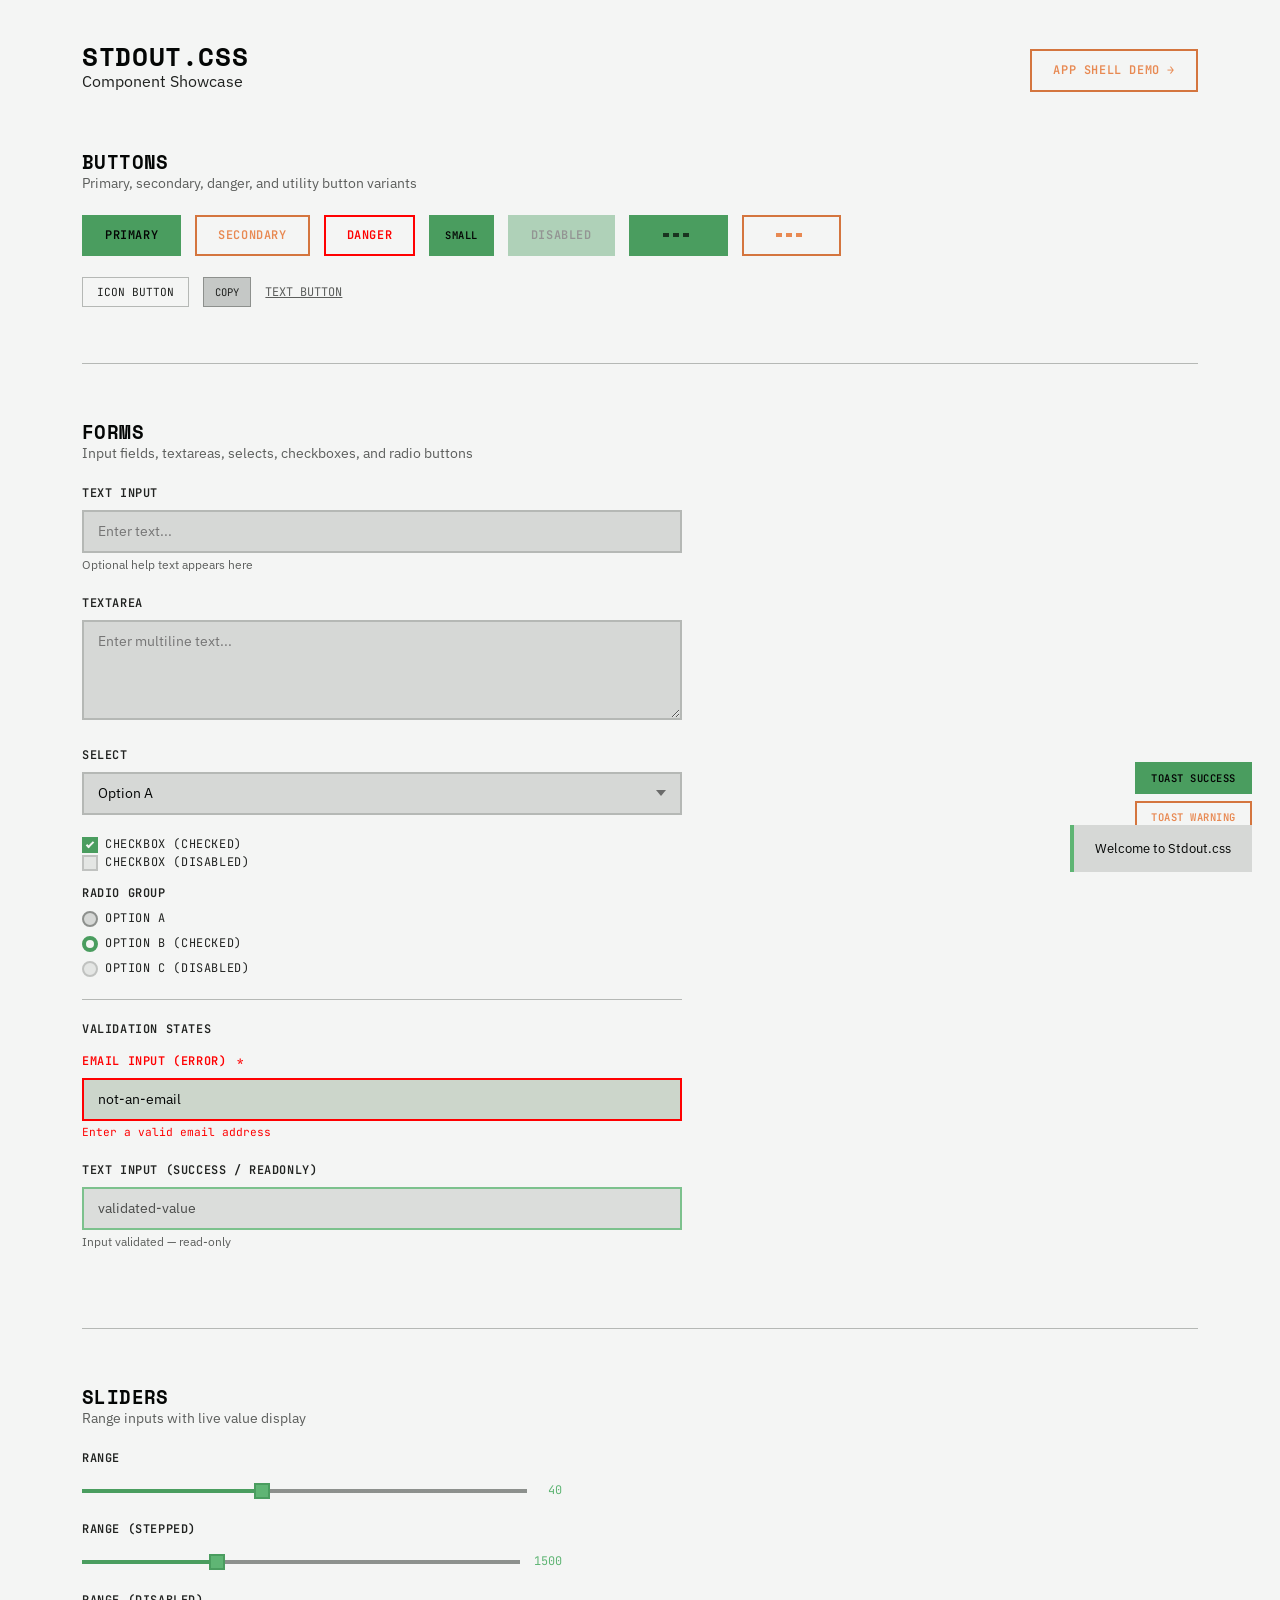
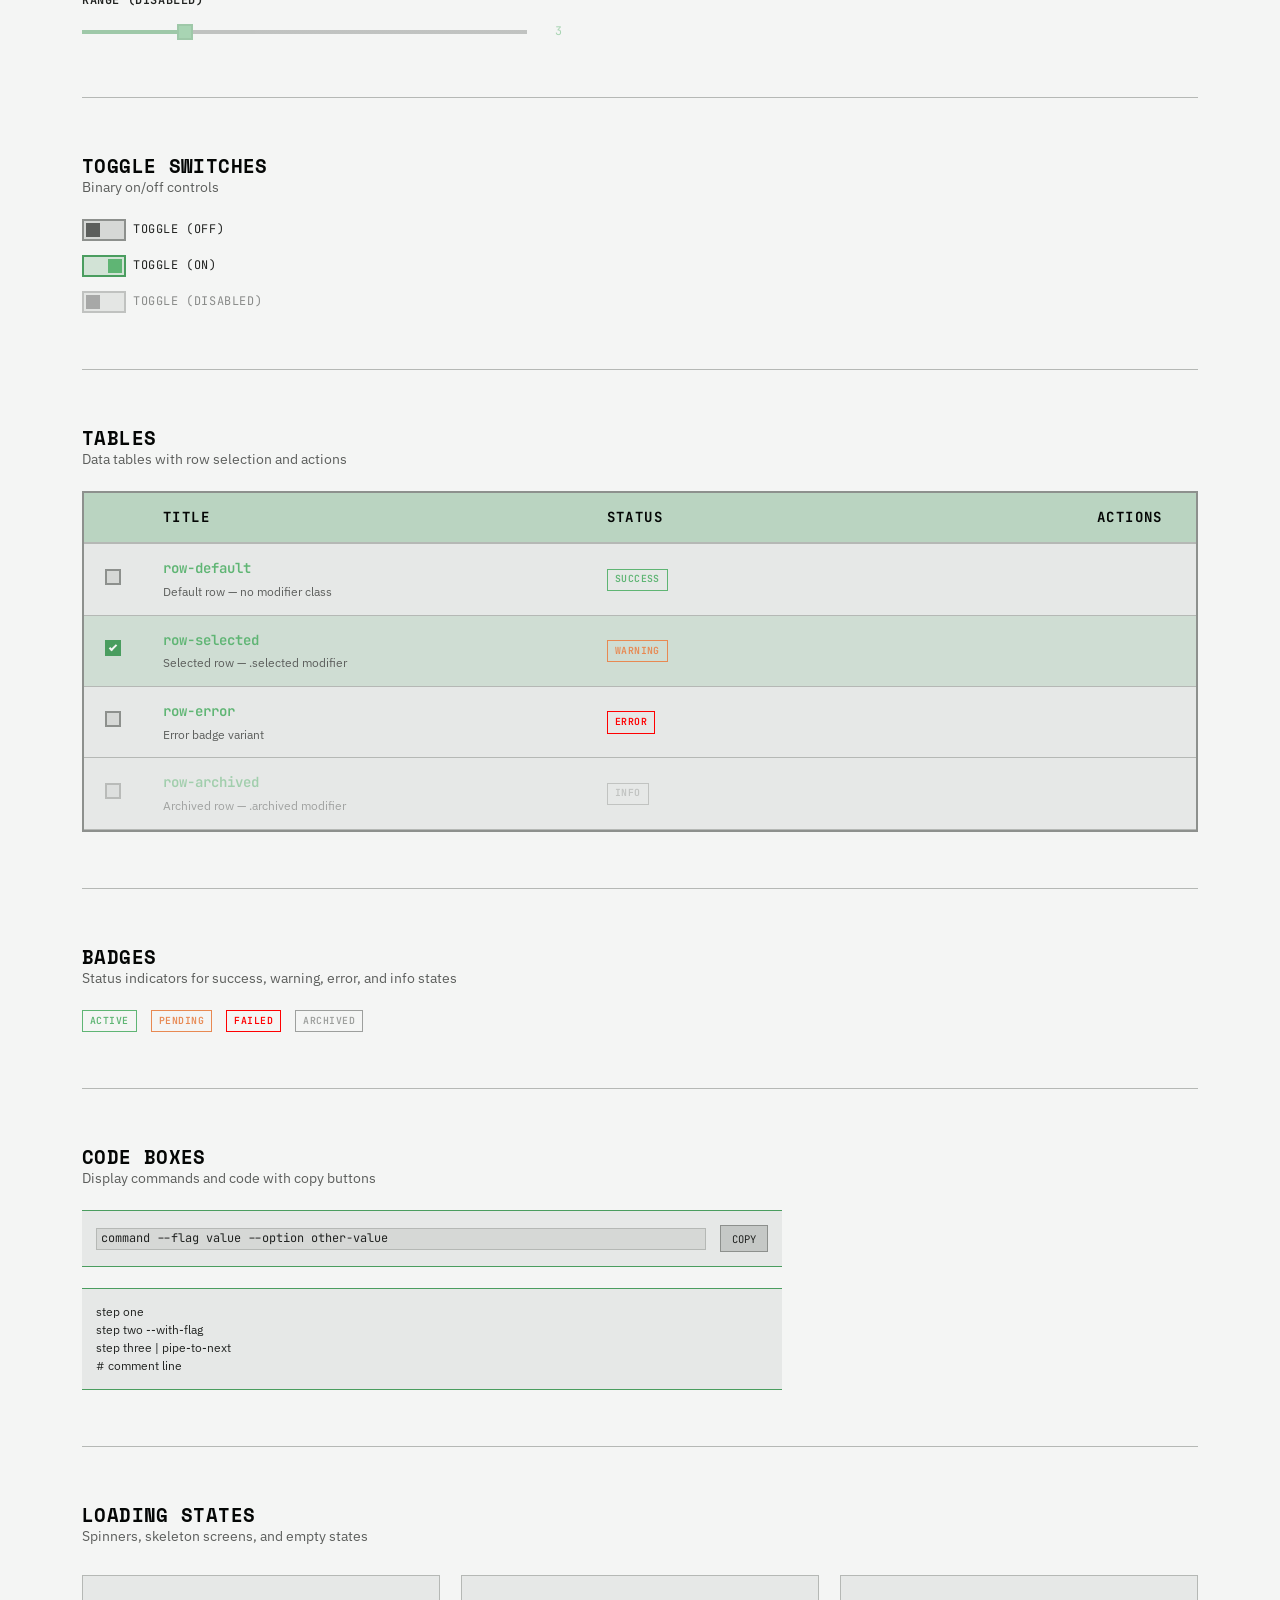
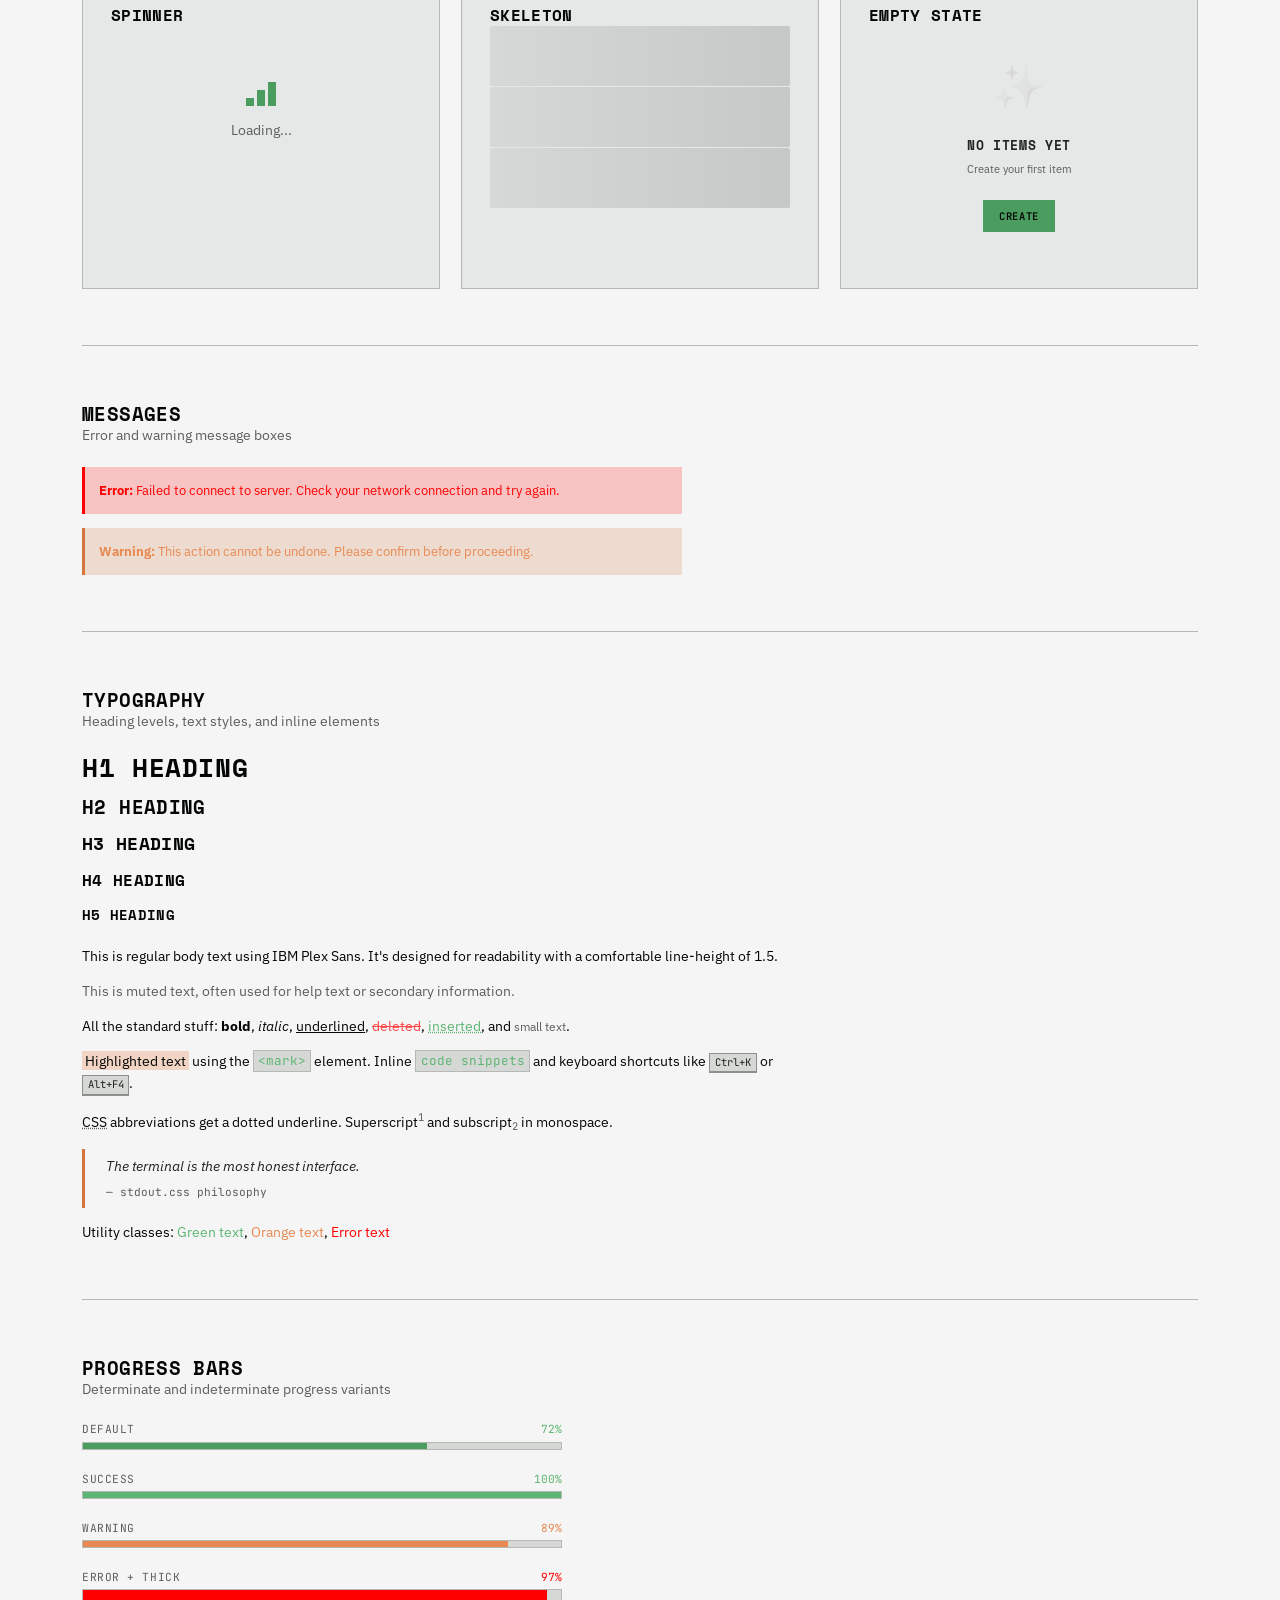
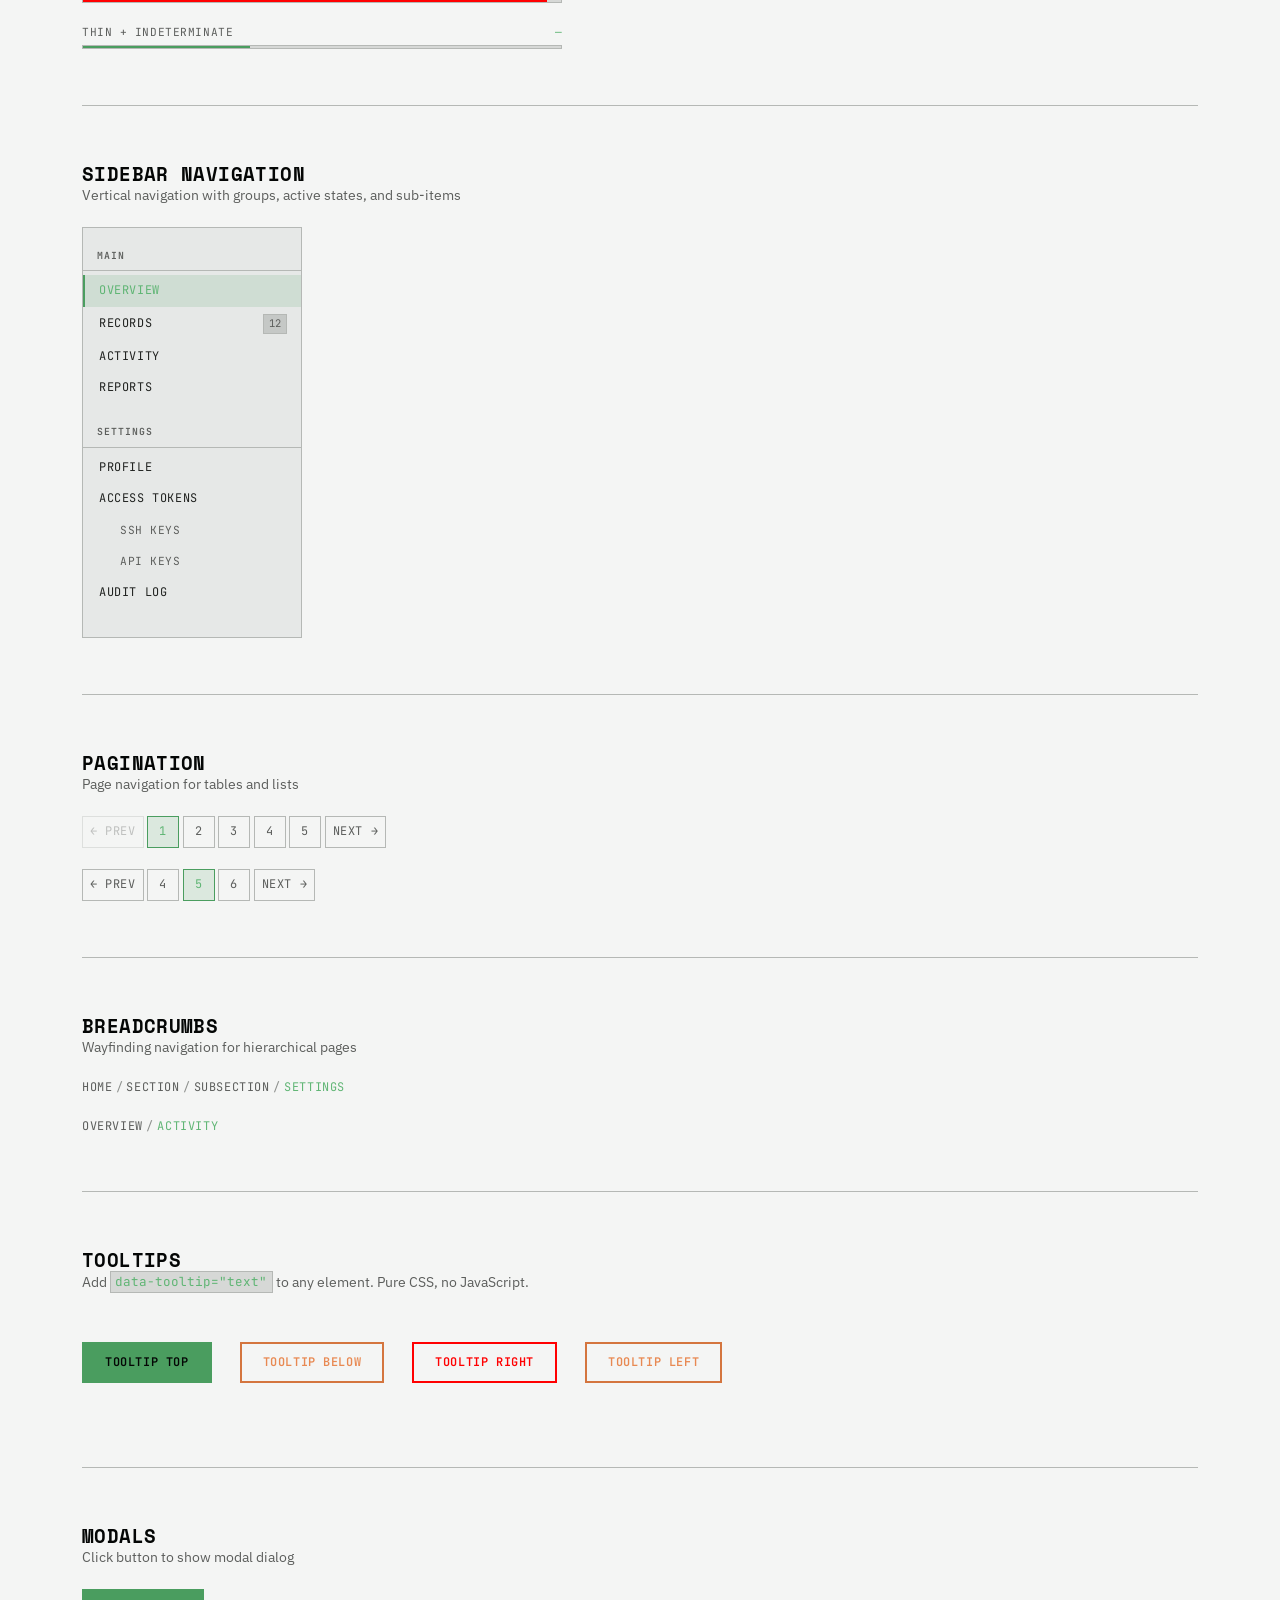
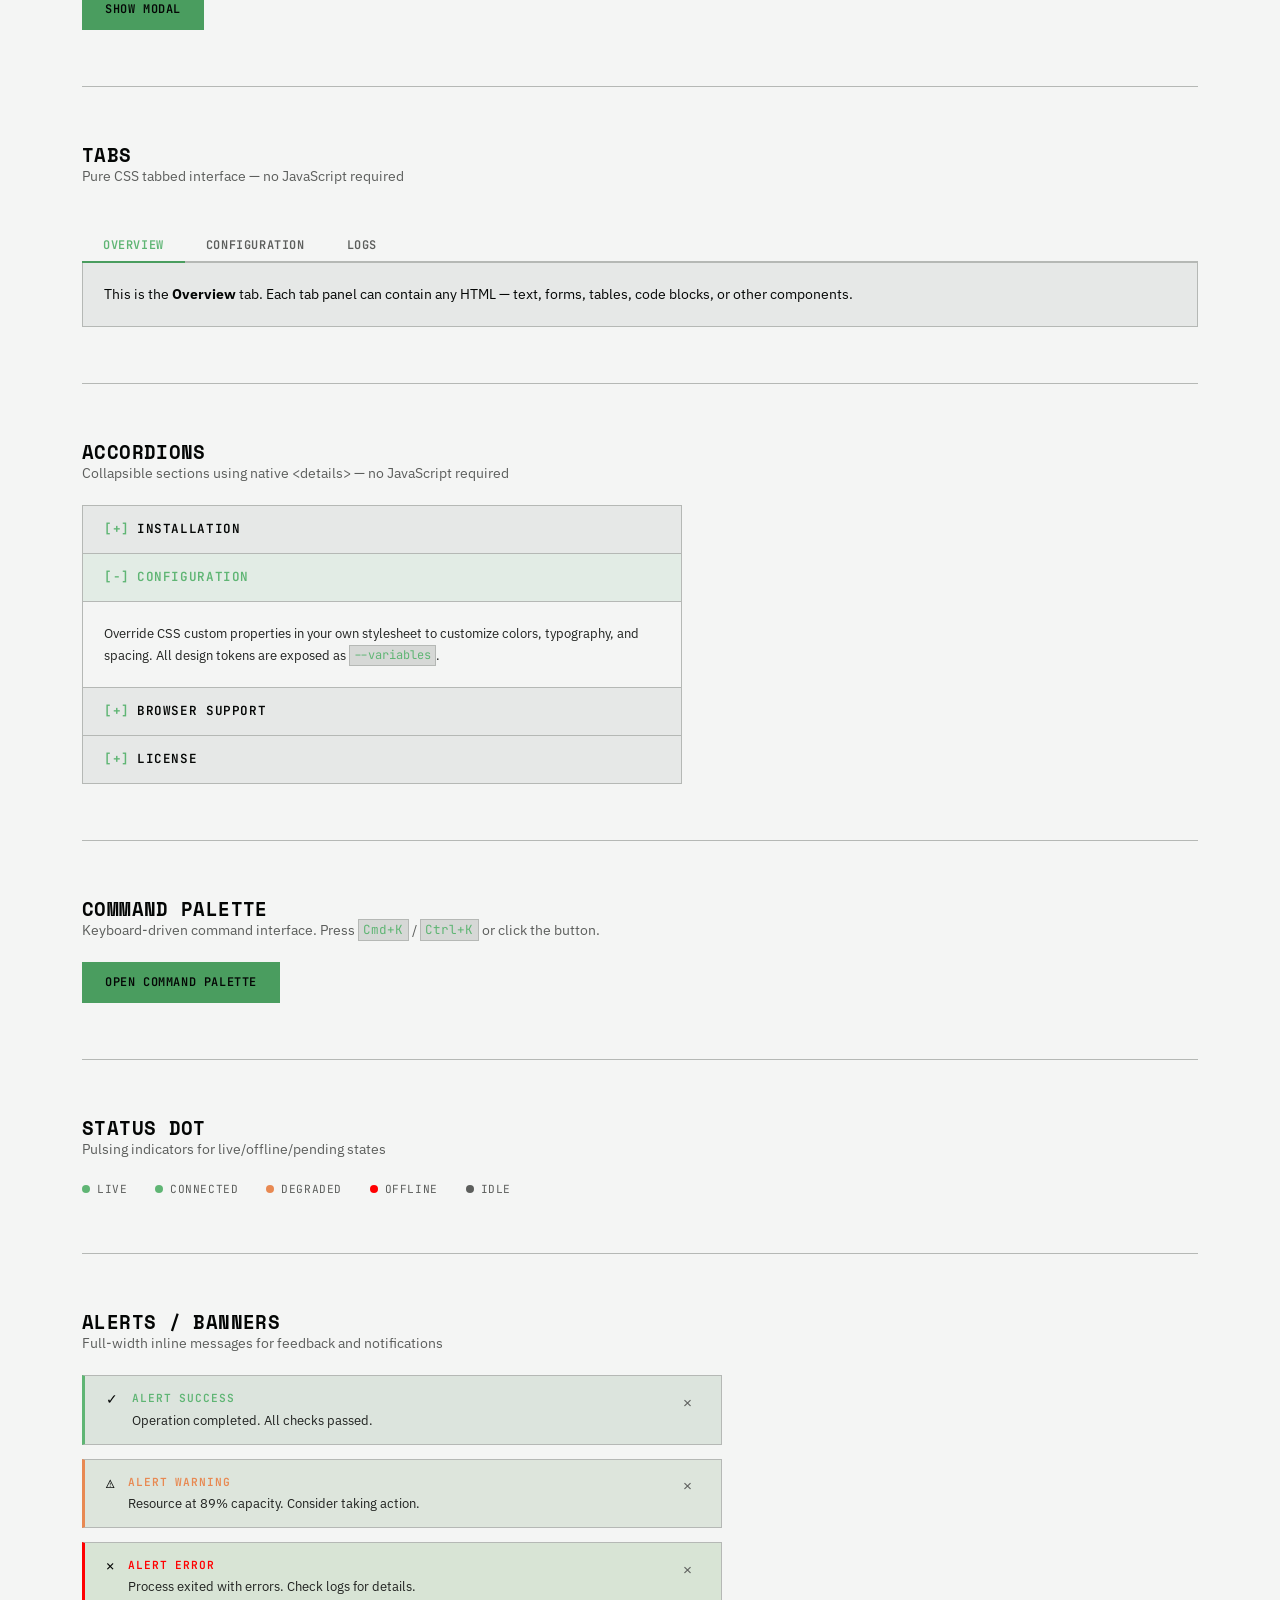
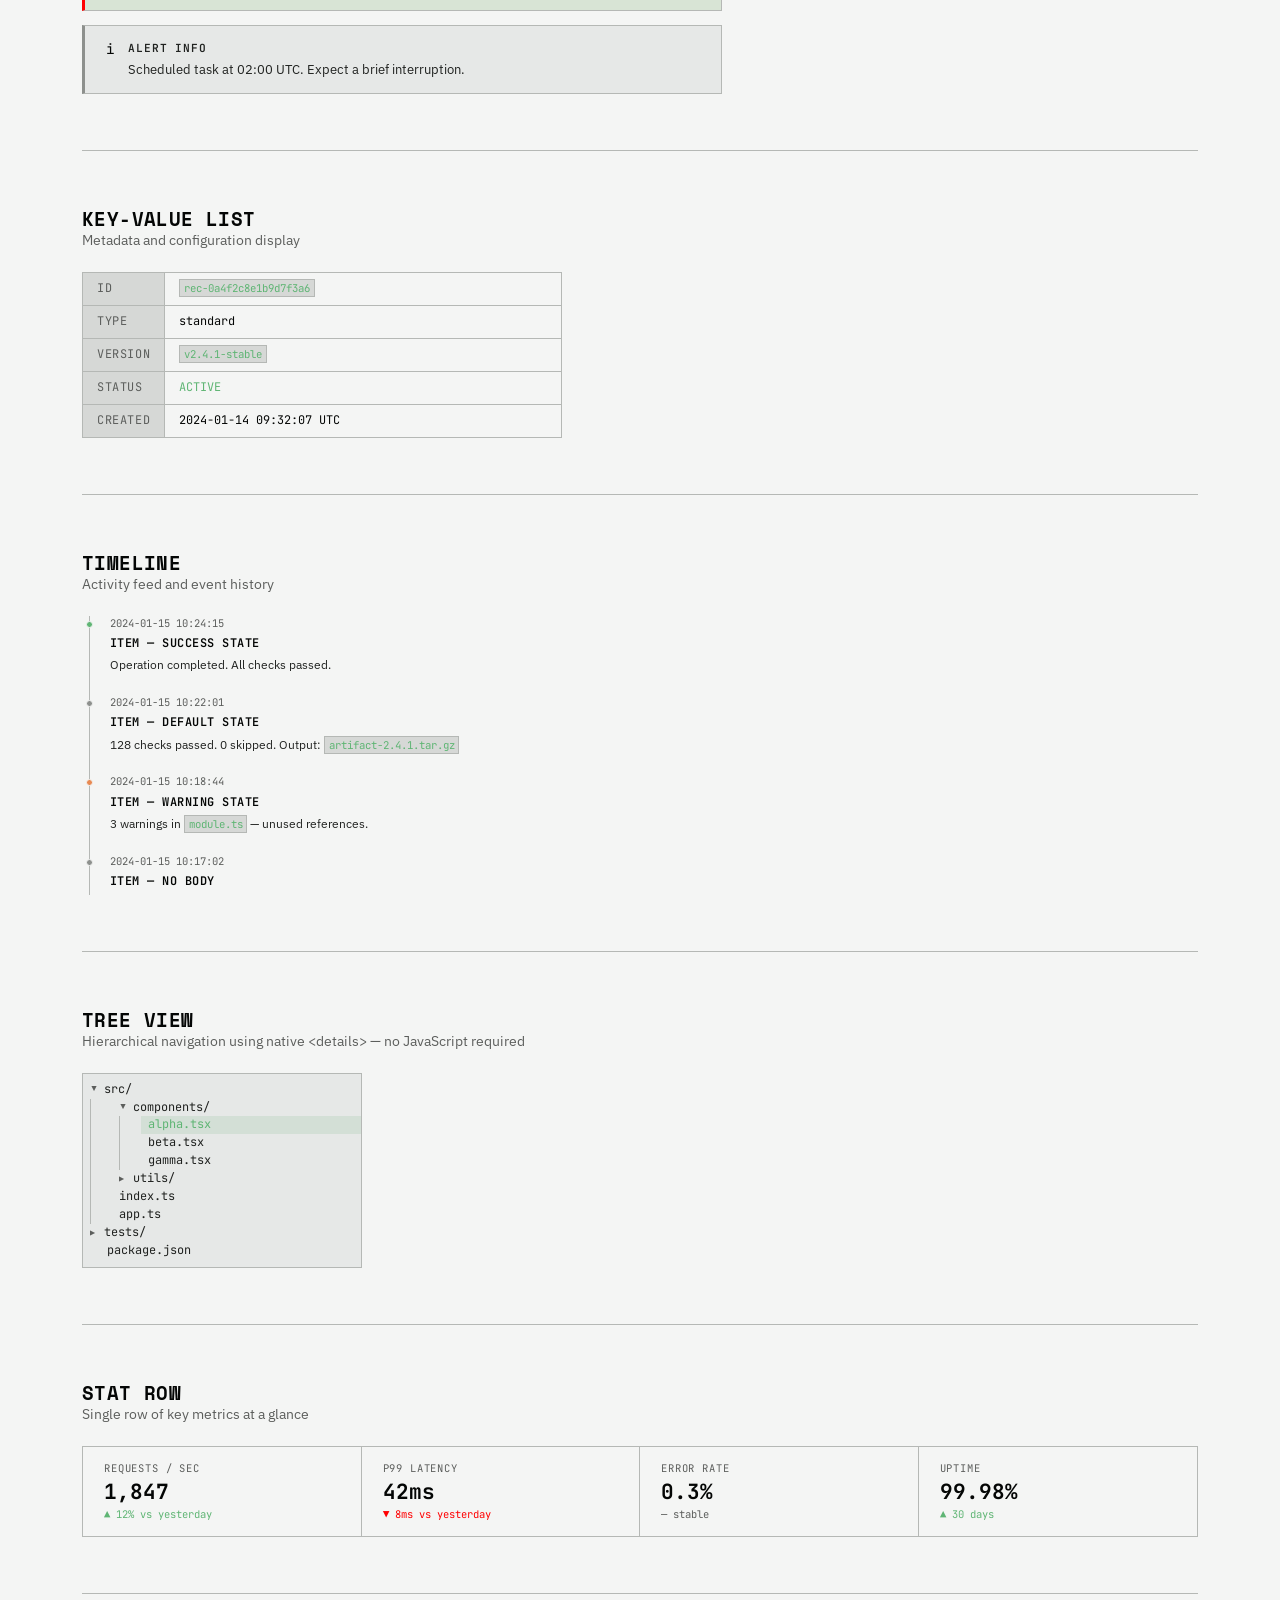
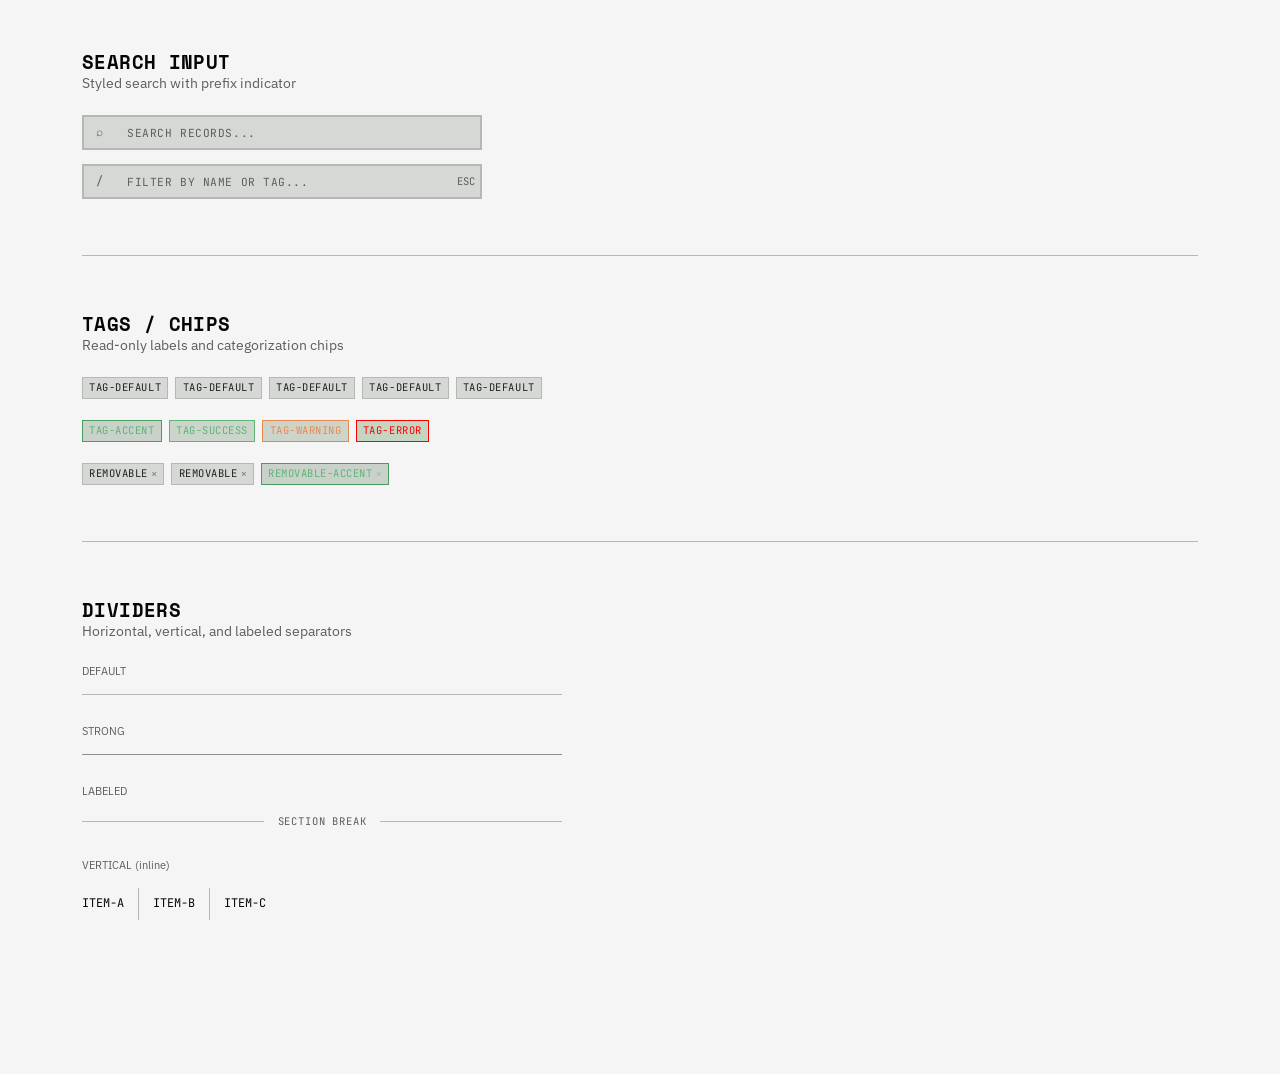
==== commit 314b1a1a: "Rebrand to stdout.css and add GitHub Pages landing page - Rebrand from "Terminal Brutalism" to stdou" ====
--- a/examples/index.html
+++ b/examples/index.html
@@ -73,7 +73,7 @@
                 <div>
                     <h1>STDOUT.CSS</h1>
                     <p style="color: var(--text-secondary); font-size: 1.125rem;">
-                        Terminal Brutalism Component Showcase
+                        Component Showcase
                     </p>
                 </div>
                 <a href="app-shell.html" class="action-btn secondary" style="text-decoration: none; white-space: nowrap; margin-top: var(--space-sm);">APP SHELL DEMO →</a>
@@ -1076,7 +1076,7 @@
                 <button class="modal-close" onclick="closeModal()" aria-label="Close dialog">×</button>
             </div>
             <div class="modal-body">
-                <p>This is an example modal dialog demonstrating the Terminal Brutalism modal component.</p>
+                <p>This is an example modal dialog demonstrating the stdout.css modal component.</p>
 
                 <div class="form-field">
                     <label class="form-label" for="modalInput">INPUT FIELD</label>
--- a/stdout.css
+++ b/stdout.css
@@ -1,6 +1,7 @@
 /* ============================================
-   STDOUT.CSS - TERMINAL BRUTALISM
-   A CSS-only framework for terminal-inspired developer tools
+   STDOUT.CSS
+   Form follows function. Brutal honesty.
+   A CSS-only framework for information-dense developer tools
    ============================================ */
 
 /* ============================================
@@ -1742,10 +1743,24 @@
     border-bottom: 1px solid var(--green-primary);
 }
 
+.code-box pre {
+    flex: 1;
+    margin: 0;
+    overflow-x: auto;
+    white-space: pre;
+    scrollbar-width: none; /* Firefox */
+    -ms-overflow-style: none; /* IE/Edge */
+}
+
+.code-box pre::-webkit-scrollbar {
+    display: none; /* Chrome/Safari/Opera */
+}
+
 .code-box code {
     flex: 1;
     font-size: 0.85rem;
     color: var(--text-secondary);
+    white-space: pre;
 }
 
 .command-note {
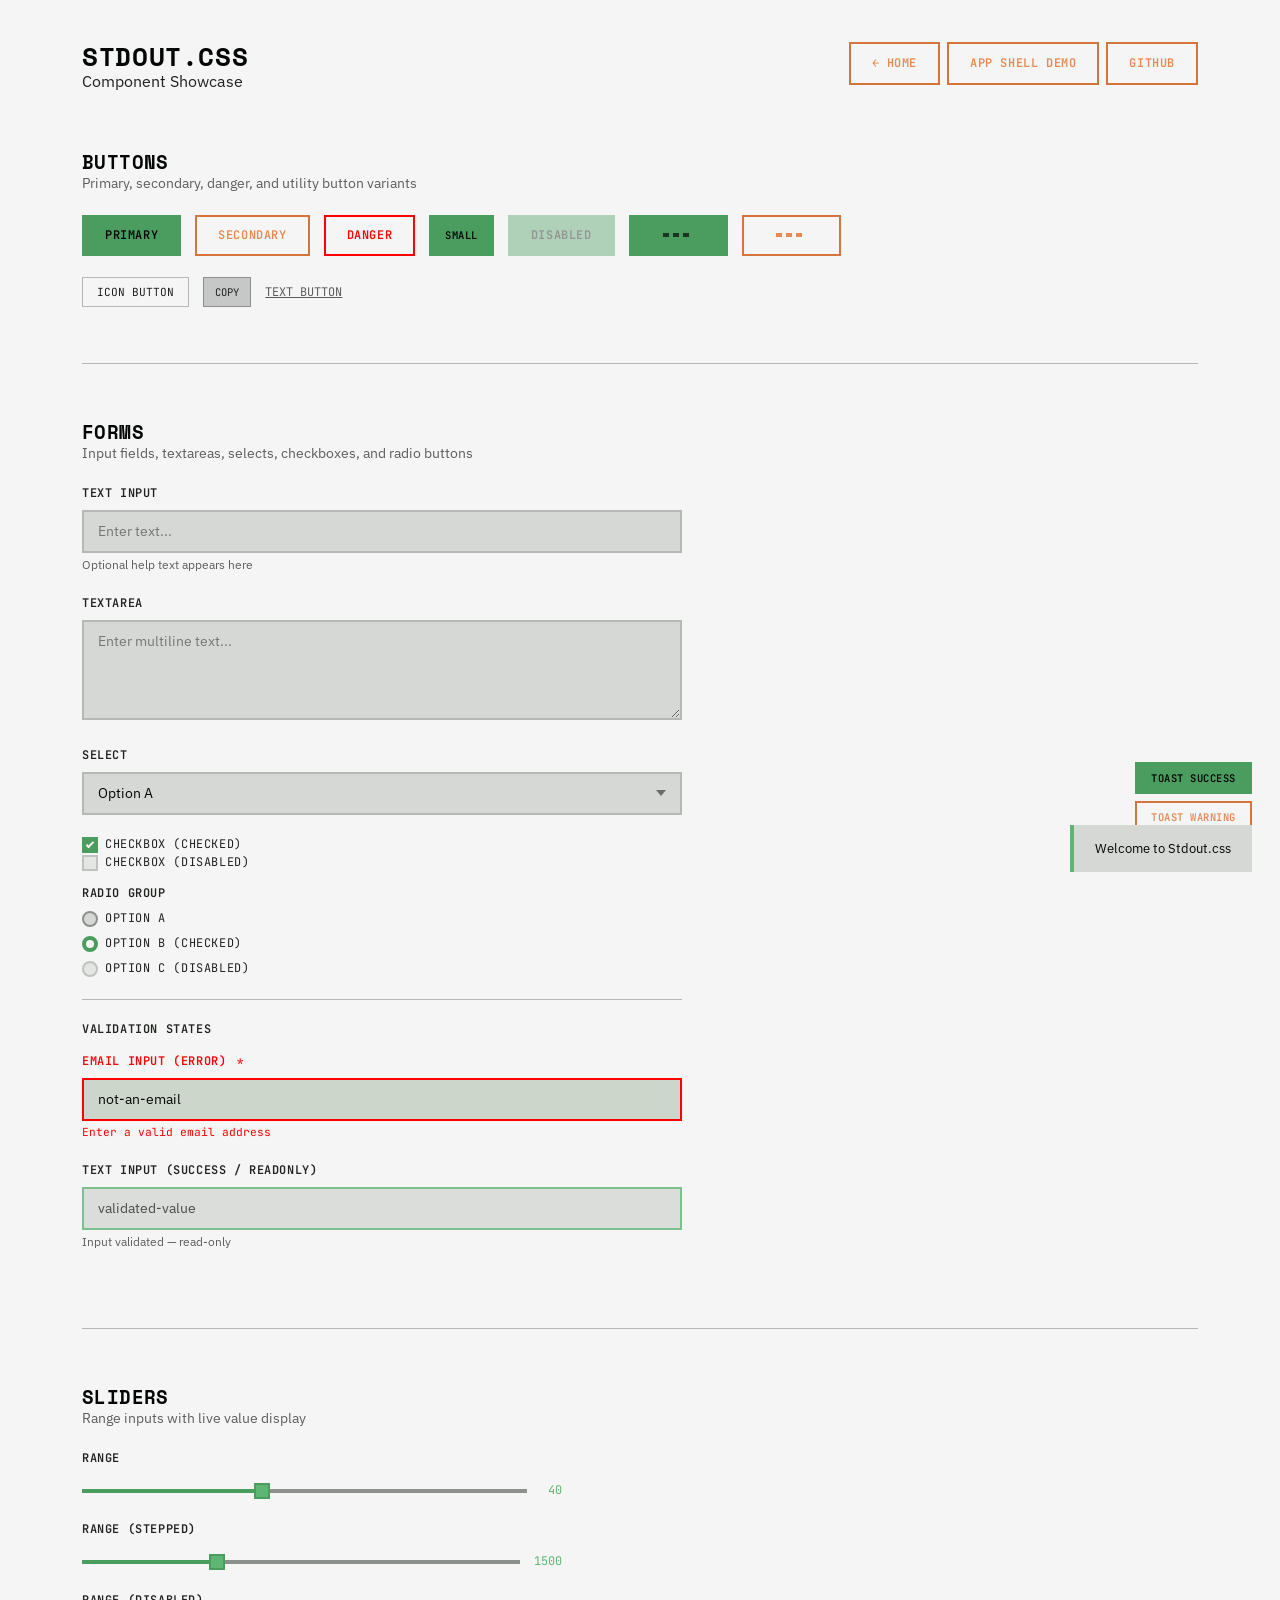
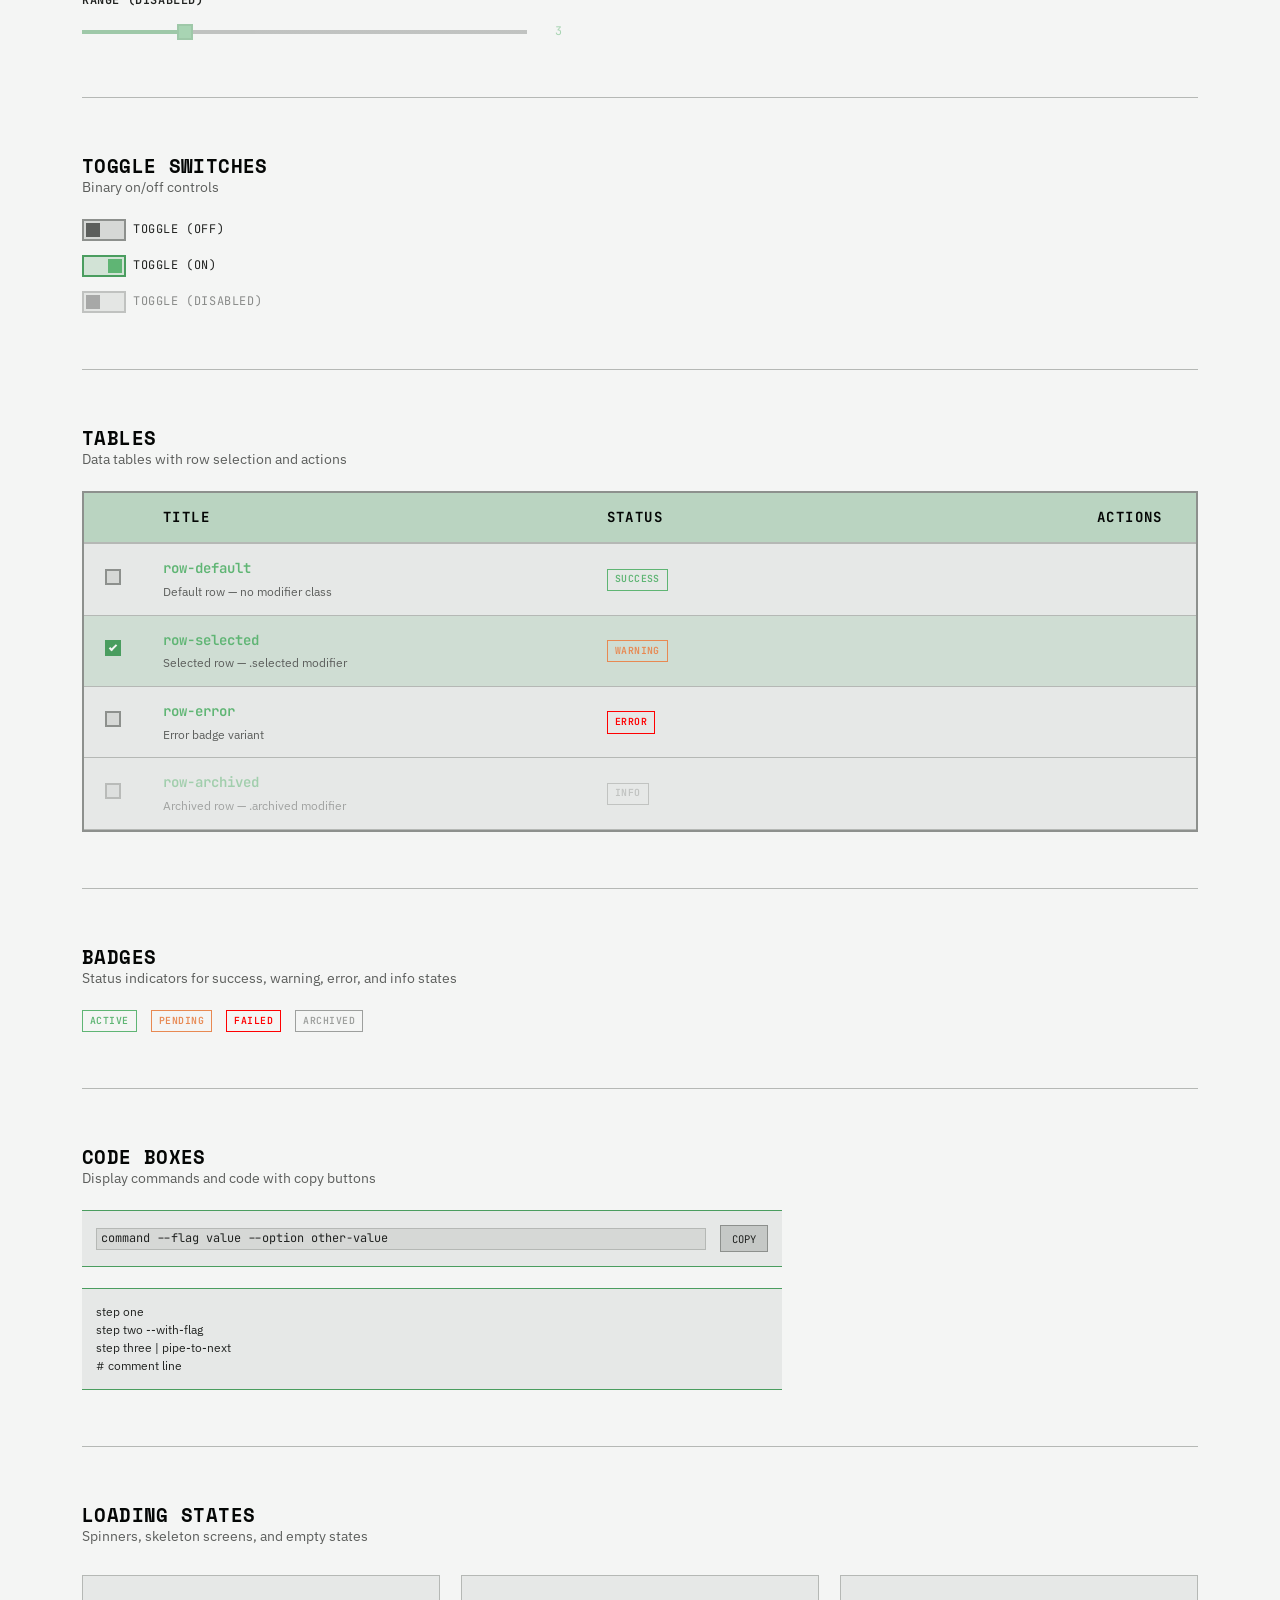
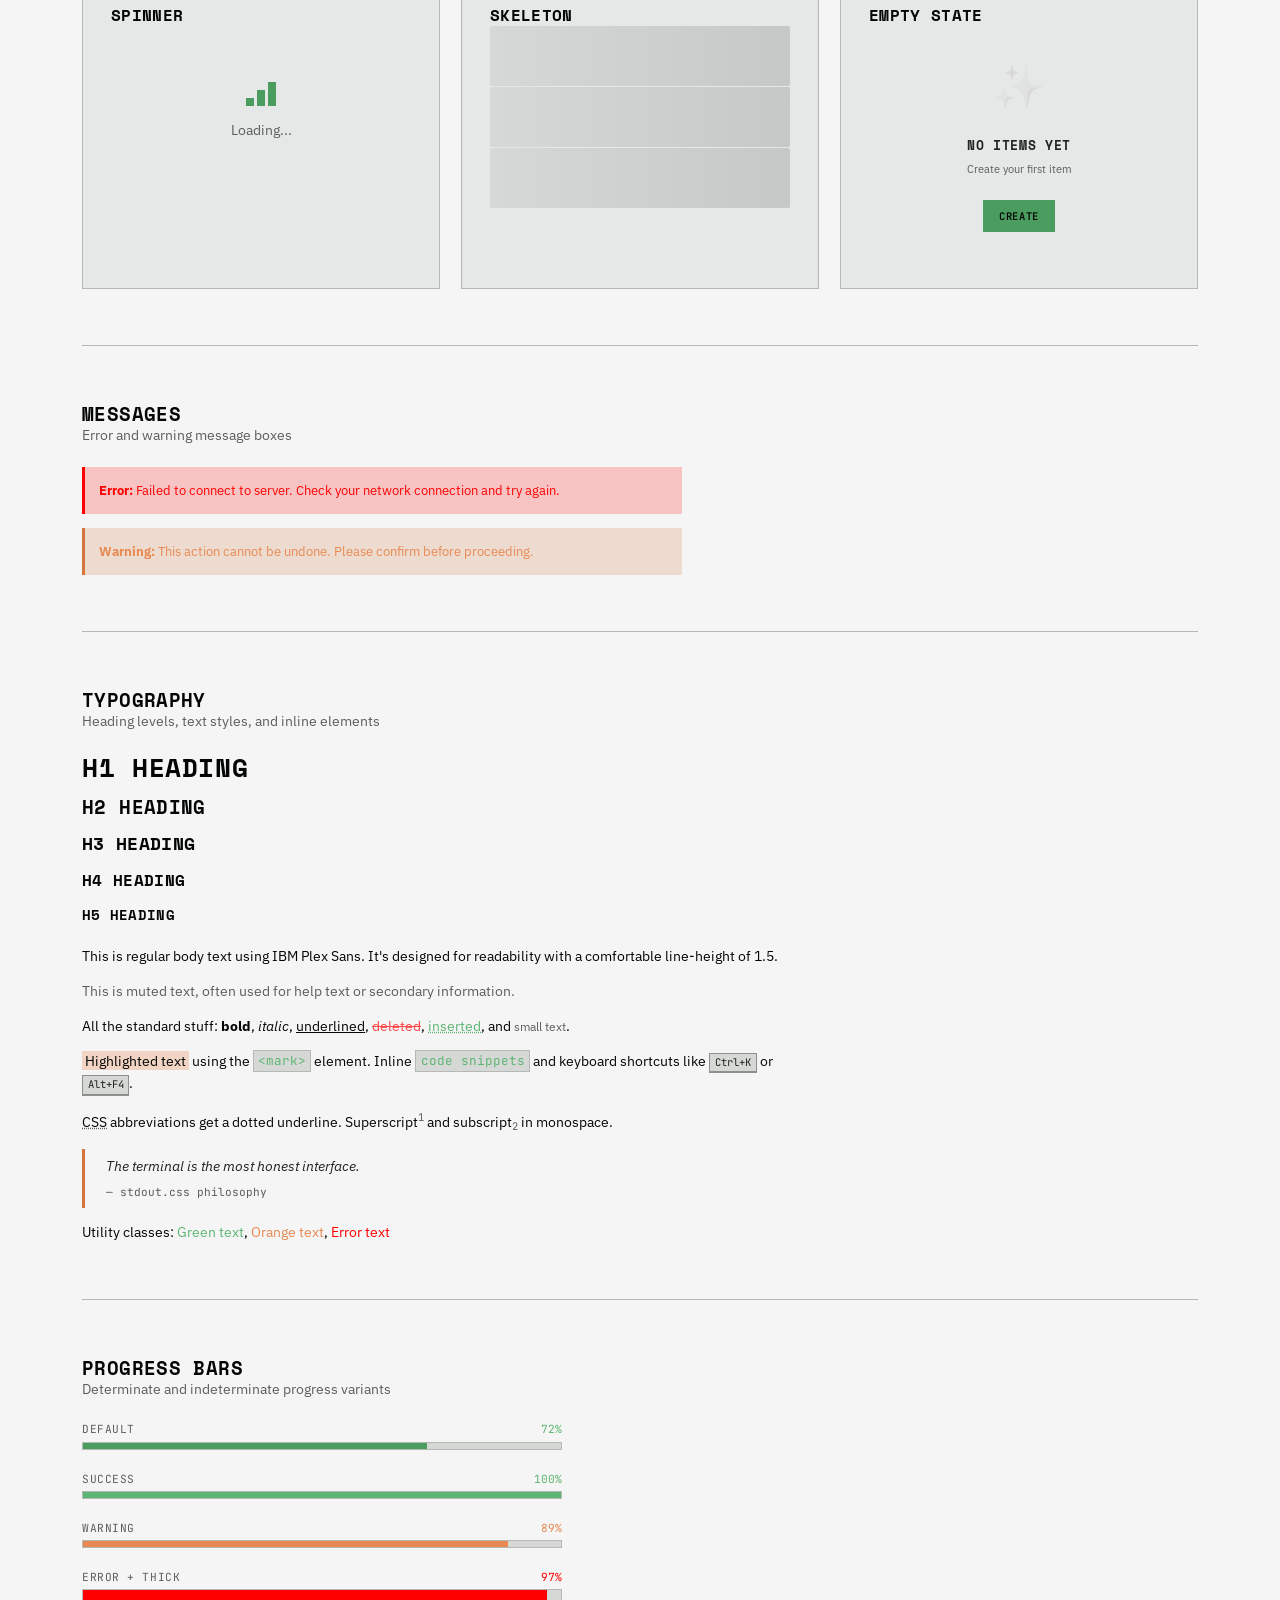
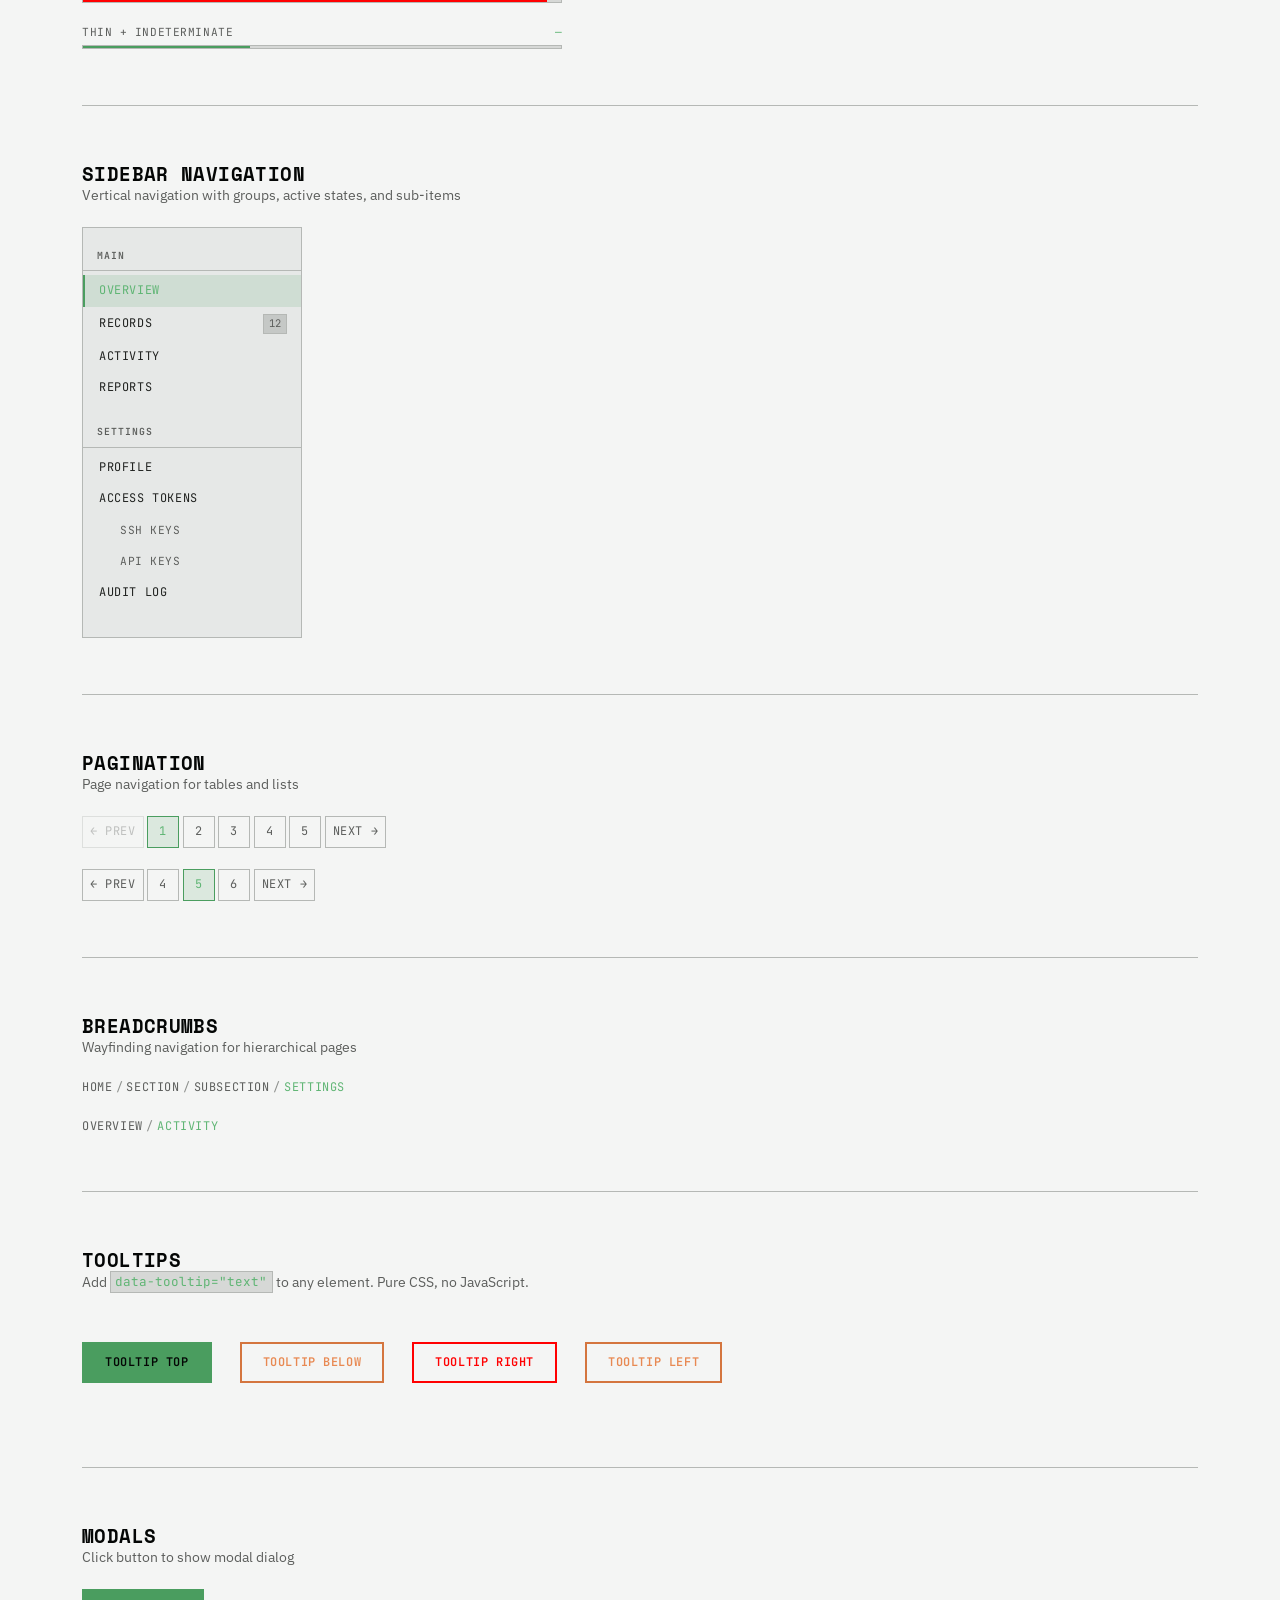
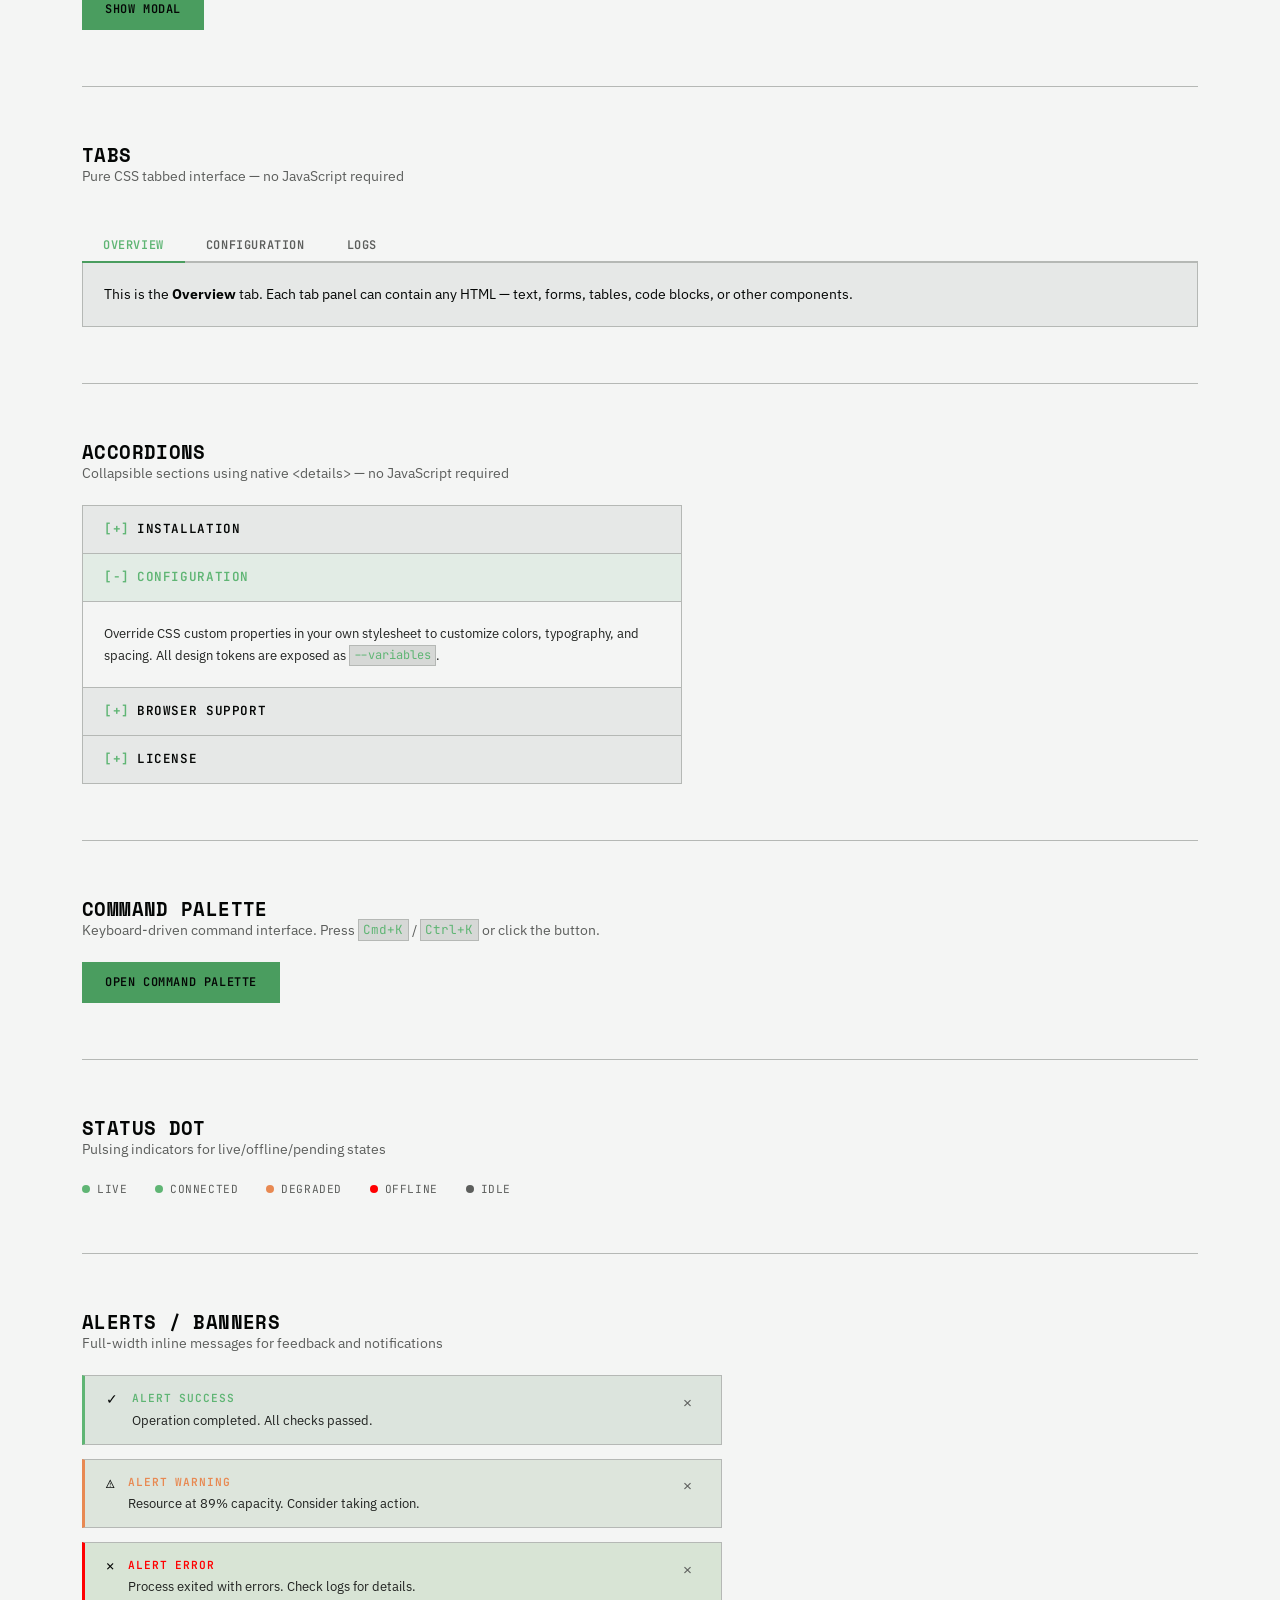
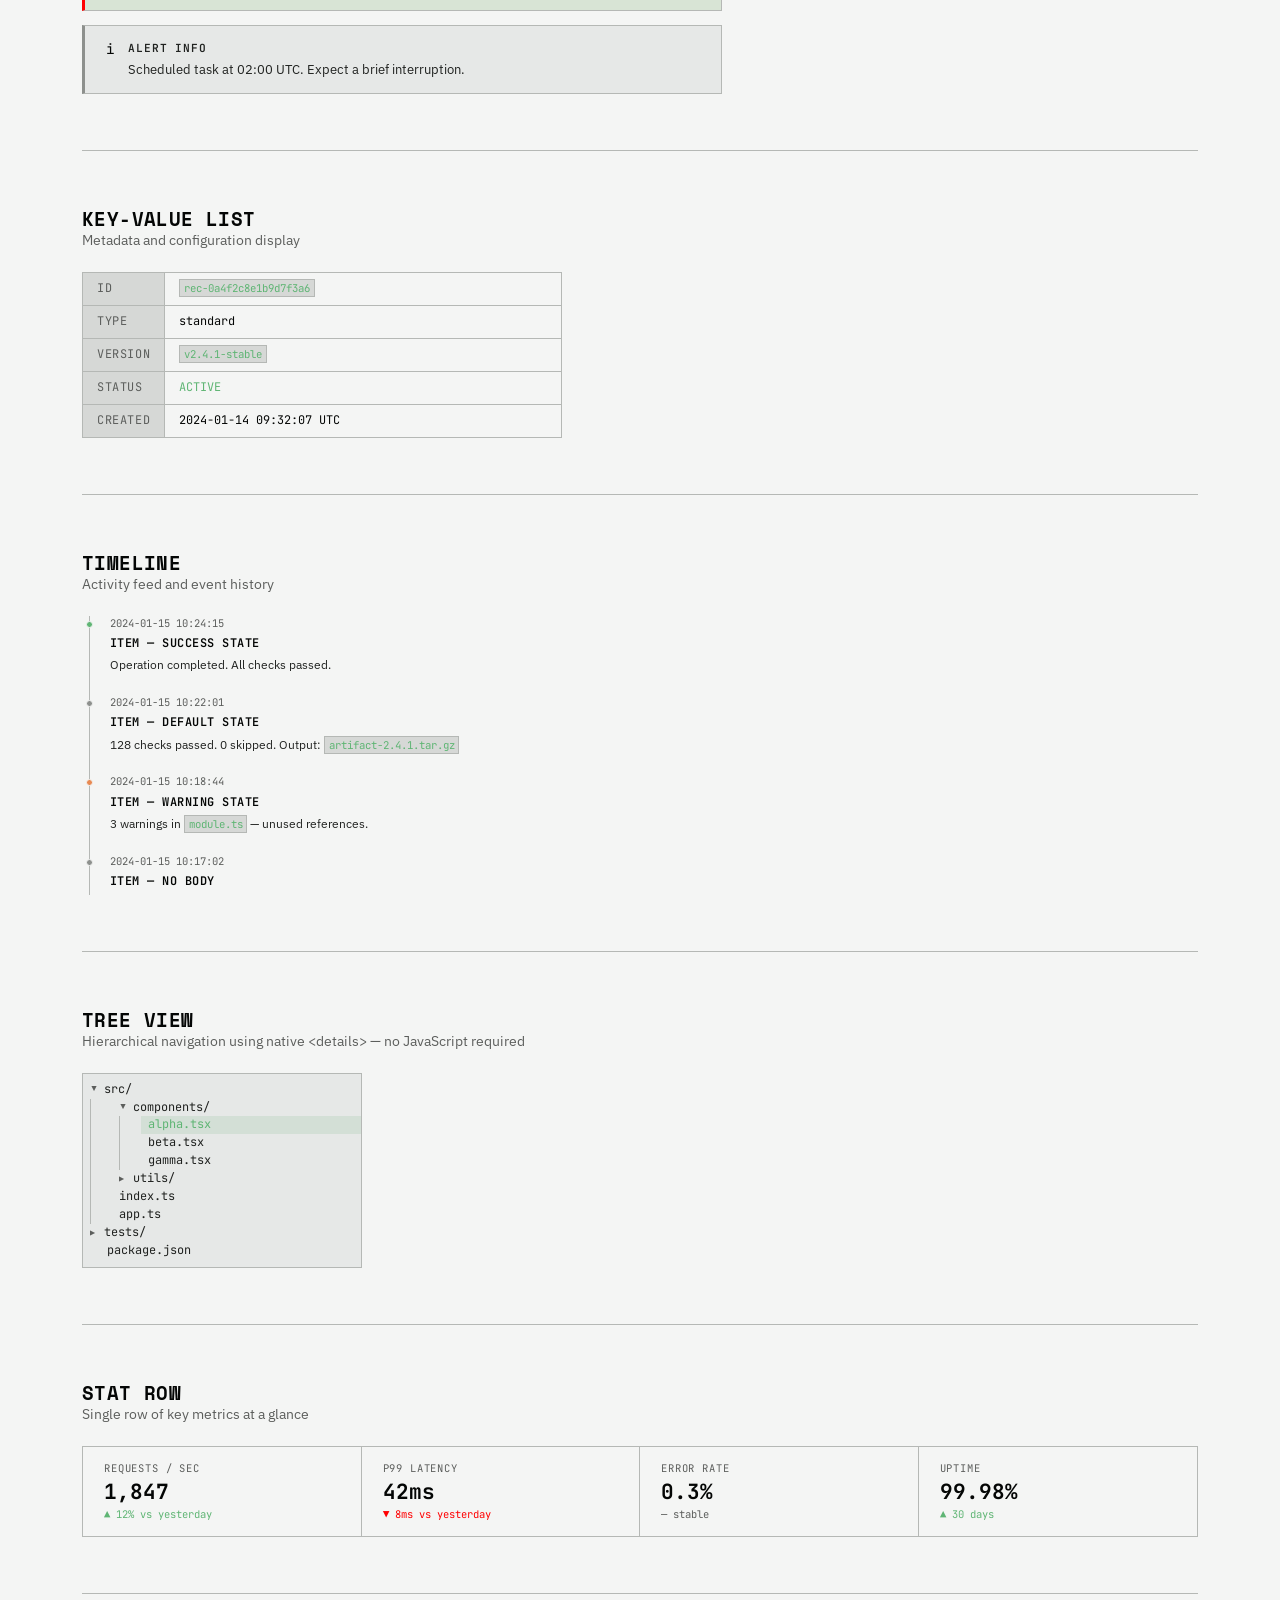
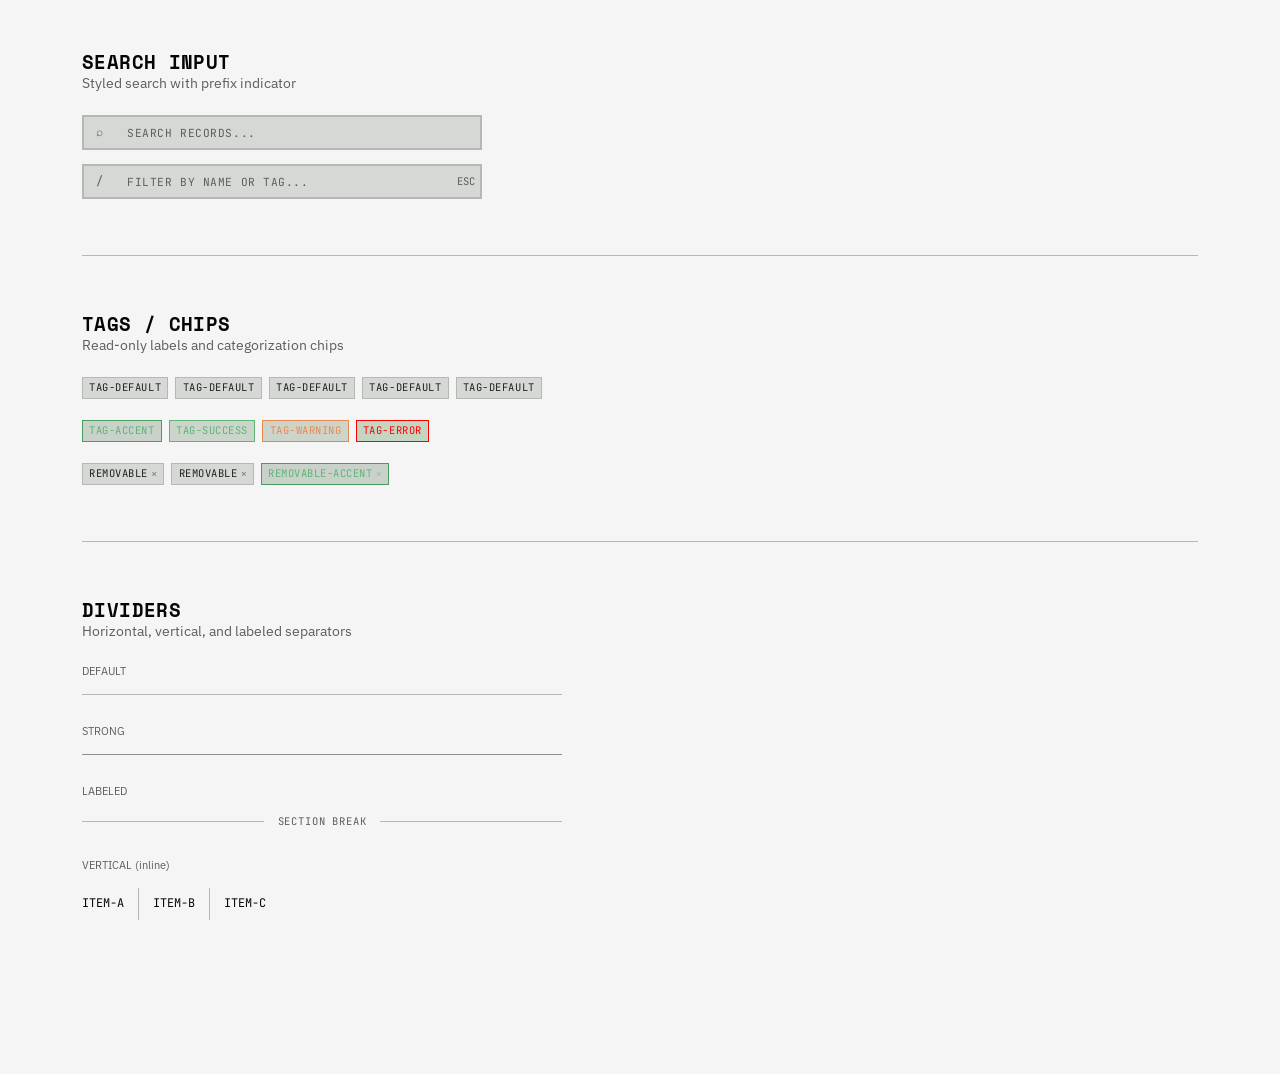
==== commit d41fd275: "Add navigation and GitHub links across all pages - Add GitHub repo, download, and CSS download links" ====
--- a/examples/index.html
+++ b/examples/index.html
@@ -69,14 +69,18 @@
     <main id="main">
         <!-- Header -->
         <header style="margin-bottom: var(--space-3xl);">
-            <div style="display: flex; align-items: flex-start; justify-content: space-between; gap: var(--space-lg);">
+            <div style="display: flex; align-items: flex-start; justify-content: space-between; gap: var(--space-lg); flex-wrap: wrap;">
                 <div>
                     <h1>STDOUT.CSS</h1>
                     <p style="color: var(--text-secondary); font-size: 1.125rem;">
                         Component Showcase
                     </p>
                 </div>
-                <a href="app-shell.html" class="action-btn secondary" style="text-decoration: none; white-space: nowrap; margin-top: var(--space-sm);">APP SHELL DEMO →</a>
+                <div style="display: flex; gap: var(--space-sm); flex-wrap: wrap; align-items: center;">
+                    <a href="../index.html" class="action-btn secondary" style="text-decoration: none; white-space: nowrap;">← HOME</a>
+                    <a href="app-shell.html" class="action-btn secondary" style="text-decoration: none; white-space: nowrap;">APP SHELL DEMO</a>
+                    <a href="https://github.com/ludothegreat/stdout-css" class="action-btn secondary" style="text-decoration: none; white-space: nowrap;">GITHUB</a>
+                </div>
             </div>
         </header>
 
